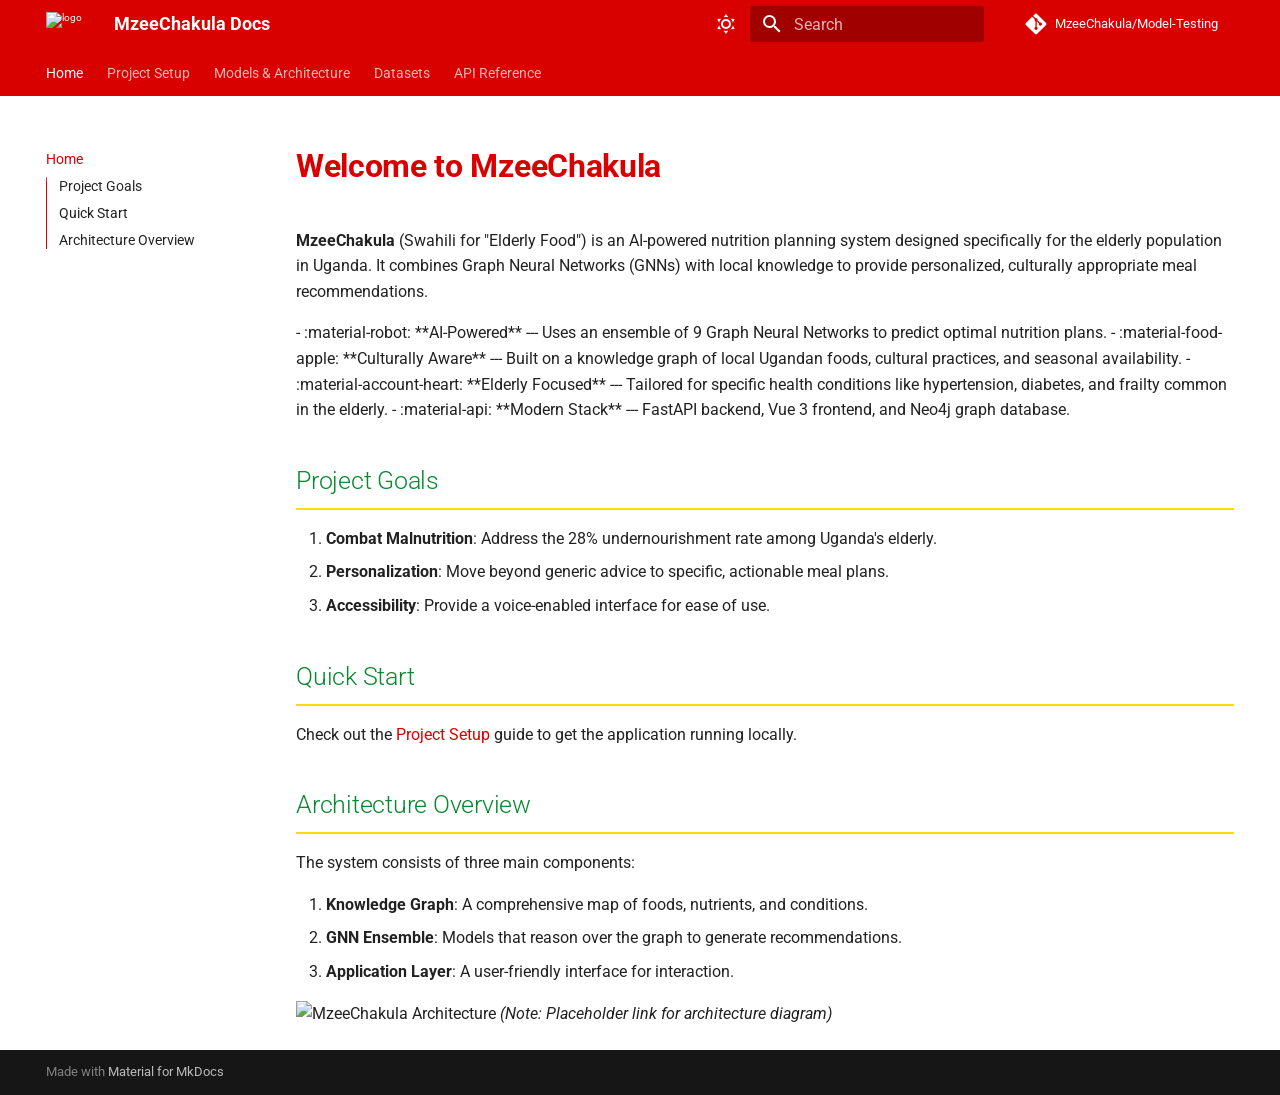
==== index.html @ cf96a045 "Deployed f092186 with MkDocs version: 1.6.1" ====
<!doctype html>
<html lang="en" class="no-js">
  <head>
    
      <meta charset="utf-8">
      <meta name="viewport" content="width=device-width,initial-scale=1">
      
        <meta name="description" content="Documentation for MzeeChakula - AI-powered nutrition planning for the elderly in Uganda.">
      
      
        <meta name="author" content="MzeeChakula Team">
      
      
        <link rel="canonical" href="https://mzeechakula.github.io/documentation/">
      
      
      
        <link rel="next" href="setup/">
      
      
        
      
      
      <link rel="icon" href="assets/favicon.ico">
      <meta name="generator" content="mkdocs-1.6.1, mkdocs-material-9.7.0">
    
    
      
        <title>MzeeChakula Docs</title>
      
    
    
      <link rel="stylesheet" href="assets/stylesheets/main.618322db.min.css">
      
        
        <link rel="stylesheet" href="assets/stylesheets/palette.ab4e12ef.min.css">
      
      


    
    
      
    
    
      
        
        
        <link rel="preconnect" href="https://fonts.gstatic.com" crossorigin>
        <link rel="stylesheet" href="https://fonts.googleapis.com/css?family=Roboto:300,300i,400,400i,700,700i%7CRoboto+Mono:400,400i,700,700i&display=fallback">
        <style>:root{--md-text-font:"Roboto";--md-code-font:"Roboto Mono"}</style>
      
    
    
      <link rel="stylesheet" href="stylesheets/extra.css">
    
    <script>__md_scope=new URL(".",location),__md_hash=e=>[...e].reduce(((e,_)=>(e<<5)-e+_.charCodeAt(0)),0),__md_get=(e,_=localStorage,t=__md_scope)=>JSON.parse(_.getItem(t.pathname+"."+e)),__md_set=(e,_,t=localStorage,a=__md_scope)=>{try{t.setItem(a.pathname+"."+e,JSON.stringify(_))}catch(e){}}</script>
    
      

    
    
  </head>
  
  
    
    
      
    
    
    
    
    <body dir="ltr" data-md-color-scheme="default" data-md-color-primary="custom" data-md-color-accent="custom">
  
    
    <input class="md-toggle" data-md-toggle="drawer" type="checkbox" id="__drawer" autocomplete="off">
    <input class="md-toggle" data-md-toggle="search" type="checkbox" id="__search" autocomplete="off">
    <label class="md-overlay" for="__drawer"></label>
    <div data-md-component="skip">
      
        
        <a href="#welcome-to-mzeechakula" class="md-skip">
          Skip to content
        </a>
      
    </div>
    <div data-md-component="announce">
      
    </div>
    
    
      

<header class="md-header" data-md-component="header">
  <nav class="md-header__inner md-grid" aria-label="Header">
    <a href="." title="MzeeChakula Docs" class="md-header__button md-logo" aria-label="MzeeChakula Docs" data-md-component="logo">
      
  <img src="assets/logo.png" alt="logo">

    </a>
    <label class="md-header__button md-icon" for="__drawer">
      
      <svg xmlns="http://www.w3.org/2000/svg" viewBox="0 0 24 24"><path d="M3 6h18v2H3zm0 5h18v2H3zm0 5h18v2H3z"/></svg>
    </label>
    <div class="md-header__title" data-md-component="header-title">
      <div class="md-header__ellipsis">
        <div class="md-header__topic">
          <span class="md-ellipsis">
            MzeeChakula Docs
          </span>
        </div>
        <div class="md-header__topic" data-md-component="header-topic">
          <span class="md-ellipsis">
            
              Home
            
          </span>
        </div>
      </div>
    </div>
    
      
        <form class="md-header__option" data-md-component="palette">
  
    
    
    
    <input class="md-option" data-md-color-media="(prefers-color-scheme: light)" data-md-color-scheme="default" data-md-color-primary="custom" data-md-color-accent="custom"  aria-label="Switch to dark mode"  type="radio" name="__palette" id="__palette_0">
    
      <label class="md-header__button md-icon" title="Switch to dark mode" for="__palette_1" hidden>
        <svg xmlns="http://www.w3.org/2000/svg" viewBox="0 0 24 24"><path d="M12 7a5 5 0 0 1 5 5 5 5 0 0 1-5 5 5 5 0 0 1-5-5 5 5 0 0 1 5-5m0 2a3 3 0 0 0-3 3 3 3 0 0 0 3 3 3 3 0 0 0 3-3 3 3 0 0 0-3-3m0-7 2.39 3.42C13.65 5.15 12.84 5 12 5s-1.65.15-2.39.42zM3.34 7l4.16-.35A7.2 7.2 0 0 0 5.94 8.5c-.44.74-.69 1.5-.83 2.29zm.02 10 1.76-3.77a7.131 7.131 0 0 0 2.38 4.14zM20.65 7l-1.77 3.79a7.02 7.02 0 0 0-2.38-4.15zm-.01 10-4.14.36c.59-.51 1.12-1.14 1.54-1.86.42-.73.69-1.5.83-2.29zM12 22l-2.41-3.44c.74.27 1.55.44 2.41.44.82 0 1.63-.17 2.37-.44z"/></svg>
      </label>
    
  
    
    
    
    <input class="md-option" data-md-color-media="(prefers-color-scheme: dark)" data-md-color-scheme="slate" data-md-color-primary="custom" data-md-color-accent="custom"  aria-label="Switch to light mode"  type="radio" name="__palette" id="__palette_1">
    
      <label class="md-header__button md-icon" title="Switch to light mode" for="__palette_0" hidden>
        <svg xmlns="http://www.w3.org/2000/svg" viewBox="0 0 24 24"><path d="m17.75 4.09-2.53 1.94.91 3.06-2.63-1.81-2.63 1.81.91-3.06-2.53-1.94L12.44 4l1.06-3 1.06 3zm3.5 6.91-1.64 1.25.59 1.98-1.7-1.17-1.7 1.17.59-1.98L15.75 11l2.06-.05L18.5 9l.69 1.95zm-2.28 4.95c.83-.08 1.72 1.1 1.19 1.85-.32.45-.66.87-1.08 1.27C15.17 23 8.84 23 4.94 19.07c-3.91-3.9-3.91-10.24 0-14.14.4-.4.82-.76 1.27-1.08.75-.53 1.93.36 1.85 1.19-.27 2.86.69 5.83 2.89 8.02a9.96 9.96 0 0 0 8.02 2.89m-1.64 2.02a12.08 12.08 0 0 1-7.8-3.47c-2.17-2.19-3.33-5-3.49-7.82-2.81 3.14-2.7 7.96.31 10.98 3.02 3.01 7.84 3.12 10.98.31"/></svg>
      </label>
    
  
</form>
      
    
    
      <script>var palette=__md_get("__palette");if(palette&&palette.color){if("(prefers-color-scheme)"===palette.color.media){var media=matchMedia("(prefers-color-scheme: light)"),input=document.querySelector(media.matches?"[data-md-color-media='(prefers-color-scheme: light)']":"[data-md-color-media='(prefers-color-scheme: dark)']");palette.color.media=input.getAttribute("data-md-color-media"),palette.color.scheme=input.getAttribute("data-md-color-scheme"),palette.color.primary=input.getAttribute("data-md-color-primary"),palette.color.accent=input.getAttribute("data-md-color-accent")}for(var[key,value]of Object.entries(palette.color))document.body.setAttribute("data-md-color-"+key,value)}</script>
    
    
    
      
      
        <label class="md-header__button md-icon" for="__search">
          
          <svg xmlns="http://www.w3.org/2000/svg" viewBox="0 0 24 24"><path d="M9.5 3A6.5 6.5 0 0 1 16 9.5c0 1.61-.59 3.09-1.56 4.23l.27.27h.79l5 5-1.5 1.5-5-5v-.79l-.27-.27A6.52 6.52 0 0 1 9.5 16 6.5 6.5 0 0 1 3 9.5 6.5 6.5 0 0 1 9.5 3m0 2C7 5 5 7 5 9.5S7 14 9.5 14 14 12 14 9.5 12 5 9.5 5"/></svg>
        </label>
        <div class="md-search" data-md-component="search" role="dialog">
  <label class="md-search__overlay" for="__search"></label>
  <div class="md-search__inner" role="search">
    <form class="md-search__form" name="search">
      <input type="text" class="md-search__input" name="query" aria-label="Search" placeholder="Search" autocapitalize="off" autocorrect="off" autocomplete="off" spellcheck="false" data-md-component="search-query" required>
      <label class="md-search__icon md-icon" for="__search">
        
        <svg xmlns="http://www.w3.org/2000/svg" viewBox="0 0 24 24"><path d="M9.5 3A6.5 6.5 0 0 1 16 9.5c0 1.61-.59 3.09-1.56 4.23l.27.27h.79l5 5-1.5 1.5-5-5v-.79l-.27-.27A6.52 6.52 0 0 1 9.5 16 6.5 6.5 0 0 1 3 9.5 6.5 6.5 0 0 1 9.5 3m0 2C7 5 5 7 5 9.5S7 14 9.5 14 14 12 14 9.5 12 5 9.5 5"/></svg>
        
        <svg xmlns="http://www.w3.org/2000/svg" viewBox="0 0 24 24"><path d="M20 11v2H8l5.5 5.5-1.42 1.42L4.16 12l7.92-7.92L13.5 5.5 8 11z"/></svg>
      </label>
      <nav class="md-search__options" aria-label="Search">
        
        <button type="reset" class="md-search__icon md-icon" title="Clear" aria-label="Clear" tabindex="-1">
          
          <svg xmlns="http://www.w3.org/2000/svg" viewBox="0 0 24 24"><path d="M19 6.41 17.59 5 12 10.59 6.41 5 5 6.41 10.59 12 5 17.59 6.41 19 12 13.41 17.59 19 19 17.59 13.41 12z"/></svg>
        </button>
      </nav>
      
    </form>
    <div class="md-search__output">
      <div class="md-search__scrollwrap" tabindex="0" data-md-scrollfix>
        <div class="md-search-result" data-md-component="search-result">
          <div class="md-search-result__meta">
            Initializing search
          </div>
          <ol class="md-search-result__list" role="presentation"></ol>
        </div>
      </div>
    </div>
  </div>
</div>
      
    
    
      <div class="md-header__source">
        <a href="https://github.com/MzeeChakula/Model-Testing" title="Go to repository" class="md-source" data-md-component="source">
  <div class="md-source__icon md-icon">
    
    <svg xmlns="http://www.w3.org/2000/svg" viewBox="0 0 448 512"><!--! Font Awesome Free 7.1.0 by @fontawesome - https://fontawesome.com License - https://fontawesome.com/license/free (Icons: CC BY 4.0, Fonts: SIL OFL 1.1, Code: MIT License) Copyright 2025 Fonticons, Inc.--><path d="M439.6 236.1 244 40.5c-5.4-5.5-12.8-8.5-20.4-8.5s-15 3-20.4 8.4L162.5 81l51.5 51.5c27.1-9.1 52.7 16.8 43.4 43.7l49.7 49.7c34.2-11.8 61.2 31 35.5 56.7-26.5 26.5-70.2-2.9-56-37.3L240.3 199v121.9c25.3 12.5 22.3 41.8 9.1 55-6.4 6.4-15.2 10.1-24.3 10.1s-17.8-3.6-24.3-10.1c-17.6-17.6-11.1-46.9 11.2-56v-123c-20.8-8.5-24.6-30.7-18.6-45L142.6 101 8.5 235.1C3 240.6 0 247.9 0 255.5s3 15 8.5 20.4l195.6 195.7c5.4 5.4 12.7 8.4 20.4 8.4s15-3 20.4-8.4l194.7-194.7c5.4-5.4 8.4-12.8 8.4-20.4s-3-15-8.4-20.4"/></svg>
  </div>
  <div class="md-source__repository">
    MzeeChakula/Model-Testing
  </div>
</a>
      </div>
    
  </nav>
  
</header>
    
    <div class="md-container" data-md-component="container">
      
      
        
          
            
<nav class="md-tabs" aria-label="Tabs" data-md-component="tabs">
  <div class="md-grid">
    <ul class="md-tabs__list">
      
        
  
  
  
    
  
  
    <li class="md-tabs__item md-tabs__item--active">
      <a href="." class="md-tabs__link">
        
  
  
    
  
  Home

      </a>
    </li>
  

      
        
  
  
  
  
    <li class="md-tabs__item">
      <a href="setup/" class="md-tabs__link">
        
  
  
    
  
  Project Setup

      </a>
    </li>
  

      
        
  
  
  
  
    <li class="md-tabs__item">
      <a href="models/" class="md-tabs__link">
        
  
  
    
  
  Models & Architecture

      </a>
    </li>
  

      
        
  
  
  
  
    <li class="md-tabs__item">
      <a href="datasets/" class="md-tabs__link">
        
  
  
    
  
  Datasets

      </a>
    </li>
  

      
        
  
  
  
  
    
    
      <li class="md-tabs__item">
        <a href="https://mzeechakula-backend.onrender.com/docs" class="md-tabs__link">
          
  
  
  API Reference

        </a>
      </li>
    
  

      
    </ul>
  </div>
</nav>
          
        
      
      <main class="md-main" data-md-component="main">
        <div class="md-main__inner md-grid">
          
            
              
              <div class="md-sidebar md-sidebar--primary" data-md-component="sidebar" data-md-type="navigation" >
                <div class="md-sidebar__scrollwrap">
                  <div class="md-sidebar__inner">
                    


  


  

<nav class="md-nav md-nav--primary md-nav--lifted md-nav--integrated" aria-label="Navigation" data-md-level="0">
  <label class="md-nav__title" for="__drawer">
    <a href="." title="MzeeChakula Docs" class="md-nav__button md-logo" aria-label="MzeeChakula Docs" data-md-component="logo">
      
  <img src="assets/logo.png" alt="logo">

    </a>
    MzeeChakula Docs
  </label>
  
    <div class="md-nav__source">
      <a href="https://github.com/MzeeChakula/Model-Testing" title="Go to repository" class="md-source" data-md-component="source">
  <div class="md-source__icon md-icon">
    
    <svg xmlns="http://www.w3.org/2000/svg" viewBox="0 0 448 512"><!--! Font Awesome Free 7.1.0 by @fontawesome - https://fontawesome.com License - https://fontawesome.com/license/free (Icons: CC BY 4.0, Fonts: SIL OFL 1.1, Code: MIT License) Copyright 2025 Fonticons, Inc.--><path d="M439.6 236.1 244 40.5c-5.4-5.5-12.8-8.5-20.4-8.5s-15 3-20.4 8.4L162.5 81l51.5 51.5c27.1-9.1 52.7 16.8 43.4 43.7l49.7 49.7c34.2-11.8 61.2 31 35.5 56.7-26.5 26.5-70.2-2.9-56-37.3L240.3 199v121.9c25.3 12.5 22.3 41.8 9.1 55-6.4 6.4-15.2 10.1-24.3 10.1s-17.8-3.6-24.3-10.1c-17.6-17.6-11.1-46.9 11.2-56v-123c-20.8-8.5-24.6-30.7-18.6-45L142.6 101 8.5 235.1C3 240.6 0 247.9 0 255.5s3 15 8.5 20.4l195.6 195.7c5.4 5.4 12.7 8.4 20.4 8.4s15-3 20.4-8.4l194.7-194.7c5.4-5.4 8.4-12.8 8.4-20.4s-3-15-8.4-20.4"/></svg>
  </div>
  <div class="md-source__repository">
    MzeeChakula/Model-Testing
  </div>
</a>
    </div>
  
  <ul class="md-nav__list" data-md-scrollfix>
    
      
      
  
  
    
  
  
  
    <li class="md-nav__item md-nav__item--active">
      
      <input class="md-nav__toggle md-toggle" type="checkbox" id="__toc">
      
      
        
      
      
        <label class="md-nav__link md-nav__link--active" for="__toc">
          
  
  
  <span class="md-ellipsis">
    
  
    Home
  

    
  </span>
  
  

          <span class="md-nav__icon md-icon"></span>
        </label>
      
      <a href="." class="md-nav__link md-nav__link--active">
        
  
  
  <span class="md-ellipsis">
    
  
    Home
  

    
  </span>
  
  

      </a>
      
        

<nav class="md-nav md-nav--secondary" aria-label="Table of contents">
  
  
  
    
  
  
    <label class="md-nav__title" for="__toc">
      <span class="md-nav__icon md-icon"></span>
      Table of contents
    </label>
    <ul class="md-nav__list" data-md-component="toc" data-md-scrollfix>
      
        <li class="md-nav__item">
  <a href="#project-goals" class="md-nav__link">
    <span class="md-ellipsis">
      
        Project Goals
      
    </span>
  </a>
  
</li>
      
        <li class="md-nav__item">
  <a href="#quick-start" class="md-nav__link">
    <span class="md-ellipsis">
      
        Quick Start
      
    </span>
  </a>
  
</li>
      
        <li class="md-nav__item">
  <a href="#architecture-overview" class="md-nav__link">
    <span class="md-ellipsis">
      
        Architecture Overview
      
    </span>
  </a>
  
</li>
      
    </ul>
  
</nav>
      
    </li>
  

    
      
      
  
  
  
  
    <li class="md-nav__item">
      <a href="setup/" class="md-nav__link">
        
  
  
  <span class="md-ellipsis">
    
  
    Project Setup
  

    
  </span>
  
  

      </a>
    </li>
  

    
      
      
  
  
  
  
    <li class="md-nav__item">
      <a href="models/" class="md-nav__link">
        
  
  
  <span class="md-ellipsis">
    
  
    Models & Architecture
  

    
  </span>
  
  

      </a>
    </li>
  

    
      
      
  
  
  
  
    <li class="md-nav__item">
      <a href="datasets/" class="md-nav__link">
        
  
  
  <span class="md-ellipsis">
    
  
    Datasets
  

    
  </span>
  
  

      </a>
    </li>
  

    
      
      
  
  
  
  
    
    
    
    
      
      
        
      
    
    
    <li class="md-nav__item md-nav__item--nested">
      
        
        
          
        
        <input class="md-nav__toggle md-toggle md-toggle--indeterminate" type="checkbox" id="__nav_5" >
        
          
          <label class="md-nav__link" for="__nav_5" id="__nav_5_label" tabindex="0">
            
  
  
  <span class="md-ellipsis">
    
  
    API Reference
  

    
  </span>
  
  

            <span class="md-nav__icon md-icon"></span>
          </label>
        
        <nav class="md-nav" data-md-level="1" aria-labelledby="__nav_5_label" aria-expanded="false">
          <label class="md-nav__title" for="__nav_5">
            <span class="md-nav__icon md-icon"></span>
            
  
    API Reference
  

          </label>
          <ul class="md-nav__list" data-md-scrollfix>
            
              
                
  
  
  
  
    <li class="md-nav__item">
      <a href="https://mzeechakula-backend.onrender.com/docs" class="md-nav__link">
        
  
  
  <span class="md-ellipsis">
    
  
    Backend API
  

    
  </span>
  
  

      </a>
    </li>
  

              
            
          </ul>
        </nav>
      
    </li>
  

    
  </ul>
</nav>
                  </div>
                </div>
              </div>
            
            
          
          
            <div class="md-content" data-md-component="content">
              
              <article class="md-content__inner md-typeset">
                
                  


  
  


<h1 id="welcome-to-mzeechakula">Welcome to MzeeChakula</h1>
<p><strong>MzeeChakula</strong> (Swahili for "Elderly Food") is an AI-powered nutrition planning system designed specifically for the elderly population in Uganda. It combines Graph Neural Networks (GNNs) with local knowledge to provide personalized, culturally appropriate meal recommendations.</p>
<div class="grid cards" markdown>

-   :material-robot: **AI-Powered**
    ---
    Uses an ensemble of 9 Graph Neural Networks to predict optimal nutrition plans.

-   :material-food-apple: **Culturally Aware**
    ---
    Built on a knowledge graph of local Ugandan foods, cultural practices, and seasonal availability.

-   :material-account-heart: **Elderly Focused**
    ---
    Tailored for specific health conditions like hypertension, diabetes, and frailty common in the elderly.

-   :material-api: **Modern Stack**
    ---
    FastAPI backend, Vue 3 frontend, and Neo4j graph database.

</div>

<h2 id="project-goals">Project Goals</h2>
<ol>
<li><strong>Combat Malnutrition</strong>: Address the 28% undernourishment rate among Uganda's elderly.</li>
<li><strong>Personalization</strong>: Move beyond generic advice to specific, actionable meal plans.</li>
<li><strong>Accessibility</strong>: Provide a voice-enabled interface for ease of use.</li>
</ol>
<h2 id="quick-start">Quick Start</h2>
<p>Check out the <a href="setup/">Project Setup</a> guide to get the application running locally.</p>
<h2 id="architecture-overview">Architecture Overview</h2>
<p>The system consists of three main components:</p>
<ol>
<li><strong>Knowledge Graph</strong>: A comprehensive map of foods, nutrients, and conditions.</li>
<li><strong>GNN Ensemble</strong>: Models that reason over the graph to generate recommendations.</li>
<li><strong>Application Layer</strong>: A user-friendly interface for interaction.</li>
</ol>
<p><img alt="MzeeChakula Architecture" src="https://raw.githubusercontent.com/MzeeChakula/models/main/assets/architecture_diagram.png" />
<em>(Note: Placeholder link for architecture diagram)</em></p>












                
              </article>
            </div>
          
          
<script>var target=document.getElementById(location.hash.slice(1));target&&target.name&&(target.checked=target.name.startsWith("__tabbed_"))</script>
        </div>
        
      </main>
      
        <footer class="md-footer">
  
  <div class="md-footer-meta md-typeset">
    <div class="md-footer-meta__inner md-grid">
      <div class="md-copyright">
  
  
    Made with
    <a href="https://squidfunk.github.io/mkdocs-material/" target="_blank" rel="noopener">
      Material for MkDocs
    </a>
  
</div>
      
    </div>
  </div>
</footer>
      
    </div>
    <div class="md-dialog" data-md-component="dialog">
      <div class="md-dialog__inner md-typeset"></div>
    </div>
    
    
    
      
      
      <script id="__config" type="application/json">{"annotate": null, "base": ".", "features": ["navigation.tabs", "navigation.sections", "navigation.expand", "toc.integrate", "content.code.copy"], "search": "assets/javascripts/workers/search.7a47a382.min.js", "tags": null, "translations": {"clipboard.copied": "Copied to clipboard", "clipboard.copy": "Copy to clipboard", "search.result.more.one": "1 more on this page", "search.result.more.other": "# more on this page", "search.result.none": "No matching documents", "search.result.one": "1 matching document", "search.result.other": "# matching documents", "search.result.placeholder": "Type to start searching", "search.result.term.missing": "Missing", "select.version": "Select version"}, "version": null}</script>
    
    
      <script src="assets/javascripts/bundle.e71a0d61.min.js"></script>
      
    
  </body>
</html>
---- assets/stylesheets/main.618322db.min.css ----
@charset "UTF-8";html{-webkit-text-size-adjust:none;-moz-text-size-adjust:none;text-size-adjust:none;box-sizing:border-box}*,:after,:before{box-sizing:inherit}@media (prefers-reduced-motion){*,:after,:before{transition:none!important}}body{margin:0}a,button,input,label{-webkit-tap-highlight-color:transparent}a{color:inherit;text-decoration:none}hr{border:0;box-sizing:initial;display:block;height:.05rem;overflow:visible;padding:0}small{font-size:80%}sub,sup{line-height:1em}img{border-style:none}table{border-collapse:initial;border-spacing:0}td,th{font-weight:400;vertical-align:top}button{background:#0000;border:0;font-family:inherit;font-size:inherit;margin:0;padding:0}input{border:0;outline:none}:root{--md-primary-fg-color:#4051b5;--md-primary-fg-color--light:#5d6cc0;--md-primary-fg-color--dark:#303fa1;--md-primary-bg-color:#fff;--md-primary-bg-color--light:#ffffffb3;--md-accent-fg-color:#526cfe;--md-accent-fg-color--transparent:#526cfe1a;--md-accent-bg-color:#fff;--md-accent-bg-color--light:#ffffffb3}[data-md-color-scheme=default]{color-scheme:light}[data-md-color-scheme=default] img[src$="#gh-dark-mode-only"],[data-md-color-scheme=default] img[src$="#only-dark"]{display:none}:root,[data-md-color-scheme=default]{--md-hue:225deg;--md-default-fg-color:#000000de;--md-default-fg-color--light:#0000008a;--md-default-fg-color--lighter:#00000052;--md-default-fg-color--lightest:#00000012;--md-default-bg-color:#fff;--md-default-bg-color--light:#ffffffb3;--md-default-bg-color--lighter:#ffffff4d;--md-default-bg-color--lightest:#ffffff1f;--md-code-fg-color:#36464e;--md-code-bg-color:#f5f5f5;--md-code-bg-color--light:#f5f5f5b3;--md-code-bg-color--lighter:#f5f5f54d;--md-code-hl-color:#4287ff;--md-code-hl-color--light:#4287ff1a;--md-code-hl-number-color:#d52a2a;--md-code-hl-special-color:#db1457;--md-code-hl-function-color:#a846b9;--md-code-hl-constant-color:#6e59d9;--md-code-hl-keyword-color:#3f6ec6;--md-code-hl-string-color:#1c7d4d;--md-code-hl-name-color:var(--md-code-fg-color);--md-code-hl-operator-color:var(--md-default-fg-color--light);--md-code-hl-punctuation-color:var(--md-default-fg-color--light);--md-code-hl-comment-color:var(--md-default-fg-color--light);--md-code-hl-generic-color:var(--md-default-fg-color--light);--md-code-hl-variable-color:var(--md-default-fg-color--light);--md-typeset-color:var(--md-default-fg-color);--md-typeset-a-color:var(--md-primary-fg-color);--md-typeset-del-color:#f5503d26;--md-typeset-ins-color:#0bd57026;--md-typeset-kbd-color:#fafafa;--md-typeset-kbd-accent-color:#fff;--md-typeset-kbd-border-color:#b8b8b8;--md-typeset-mark-color:#ffff0080;--md-typeset-table-color:#0000001f;--md-typeset-table-color--light:rgba(0,0,0,.035);--md-admonition-fg-color:var(--md-default-fg-color);--md-admonition-bg-color:var(--md-default-bg-color);--md-warning-fg-color:#000000de;--md-warning-bg-color:#ff9;--md-footer-fg-color:#fff;--md-footer-fg-color--light:#ffffffb3;--md-footer-fg-color--lighter:#ffffff73;--md-footer-bg-color:#000000de;--md-footer-bg-color--dark:#00000052;--md-shadow-z1:0 0.2rem 0.5rem #0000000d,0 0 0.05rem #0000001a;--md-shadow-z2:0 0.2rem 0.5rem #0000001a,0 0 0.05rem #00000040;--md-shadow-z3:0 0.2rem 0.5rem #0003,0 0 0.05rem #00000059}.md-icon svg{fill:currentcolor;display:block;height:1.2rem;width:1.2rem}body{-webkit-font-smoothing:antialiased;-moz-osx-font-smoothing:grayscale;--md-text-font-family:var(--md-text-font,_),-apple-system,BlinkMacSystemFont,Helvetica,Arial,sans-serif;--md-code-font-family:var(--md-code-font,_),SFMono-Regular,Consolas,Menlo,monospace}aside,body,input{font-feature-settings:"kern","liga";color:var(--md-typeset-color);font-family:var(--md-text-font-family)}code,kbd,pre{font-feature-settings:"kern";font-family:var(--md-code-font-family)}:root{--md-typeset-table-sort-icon:url('data:image/svg+xml;charset=utf-8,<svg xmlns="http://www.w3.org/2000/svg" viewBox="0 0 24 24"><path d="m18 21-4-4h3V7h-3l4-4 4 4h-3v10h3M2 19v-2h10v2M2 13v-2h7v2M2 7V5h4v2z"/></svg>');--md-typeset-table-sort-icon--asc:url('data:image/svg+xml;charset=utf-8,<svg xmlns="http://www.w3.org/2000/svg" viewBox="0 0 24 24"><path d="M19 17h3l-4 4-4-4h3V3h2M2 17h10v2H2M6 5v2H2V5m0 6h7v2H2z"/></svg>');--md-typeset-table-sort-icon--desc:url('data:image/svg+xml;charset=utf-8,<svg xmlns="http://www.w3.org/2000/svg" viewBox="0 0 24 24"><path d="M19 7h3l-4-4-4 4h3v14h2M2 17h10v2H2M6 5v2H2V5m0 6h7v2H2z"/></svg>')}.md-typeset{-webkit-print-color-adjust:exact;color-adjust:exact;font-size:.8rem;line-height:1.6;overflow-wrap:break-word}@media print{.md-typeset{font-size:.68rem}}.md-typeset blockquote,.md-typeset dl,.md-typeset figure,.md-typeset ol,.md-typeset pre,.md-typeset ul{margin-bottom:1em;margin-top:1em}.md-typeset h1{color:var(--md-default-fg-color--light);font-size:2em;line-height:1.3;margin:0 0 1.25em}.md-typeset h1,.md-typeset h2{font-weight:300;letter-spacing:-.01em}.md-typeset h2{font-size:1.5625em;line-height:1.4;margin:1.6em 0 .64em}.md-typeset h3{font-size:1.25em;font-weight:400;letter-spacing:-.01em;line-height:1.5;margin:1.6em 0 .8em}.md-typeset h2+h3{margin-top:.8em}.md-typeset h4{font-weight:700;letter-spacing:-.01em;margin:1em 0}.md-typeset h5,.md-typeset h6{color:var(--md-default-fg-color--light);font-size:.8em;font-weight:700;letter-spacing:-.01em;margin:1.25em 0}.md-typeset h5{text-transform:uppercase}.md-typeset h5 code{text-transform:none}.md-typeset hr{border-bottom:.05rem solid var(--md-default-fg-color--lightest);display:flow-root;margin:1.5em 0}.md-typeset a{color:var(--md-typeset-a-color);word-break:break-word}.md-typeset a,.md-typeset a:before{transition:color 125ms}.md-typeset a:focus,.md-typeset a:hover{color:var(--md-accent-fg-color)}.md-typeset a:focus code,.md-typeset a:hover code{background-color:var(--md-accent-fg-color--transparent);color:var(--md-accent-fg-color)}.md-typeset a code{color:var(--md-typeset-a-color)}.md-typeset a.focus-visible{outline-color:var(--md-accent-fg-color);outline-offset:.2rem}.md-typeset code,.md-typeset kbd,.md-typeset pre{color:var(--md-code-fg-color);direction:ltr;font-variant-ligatures:none;transition:background-color 125ms}@media print{.md-typeset code,.md-typeset kbd,.md-typeset pre{white-space:pre-wrap}}.md-typeset code{background-color:var(--md-code-bg-color);border-radius:.1rem;-webkit-box-decoration-break:clone;box-decoration-break:clone;font-size:.85em;padding:0 .2941176471em;transition:color 125ms,background-color 125ms;word-break:break-word}.md-typeset code:not(.focus-visible){-webkit-tap-highlight-color:transparent;outline:none}.md-typeset pre{display:flow-root;line-height:1.4;position:relative}.md-typeset pre>code{-webkit-box-decoration-break:slice;box-decoration-break:slice;box-shadow:none;display:block;margin:0;outline-color:var(--md-accent-fg-color);overflow:auto;padding:.7720588235em 1.1764705882em;scrollbar-color:var(--md-default-fg-color--lighter) #0000;scrollbar-width:thin;touch-action:auto;word-break:normal}.md-typeset pre>code:hover{scrollbar-color:var(--md-accent-fg-color) #0000}.md-typeset pre>code::-webkit-scrollbar{height:.2rem;width:.2rem}.md-typeset pre>code::-webkit-scrollbar-thumb{background-color:var(--md-default-fg-color--lighter)}.md-typeset pre>code::-webkit-scrollbar-thumb:hover{background-color:var(--md-accent-fg-color)}.md-typeset kbd{background-color:var(--md-typeset-kbd-color);border-radius:.1rem;box-shadow:0 .1rem 0 .05rem var(--md-typeset-kbd-border-color),0 .1rem 0 var(--md-typeset-kbd-border-color),0 -.1rem .2rem var(--md-typeset-kbd-accent-color) inset;color:var(--md-default-fg-color);display:inline-block;font-size:.75em;padding:0 .6666666667em;vertical-align:text-top;word-break:break-word}.md-typeset mark{background-color:var(--md-typeset-mark-color);-webkit-box-decoration-break:clone;box-decoration-break:clone;color:inherit;word-break:break-word}.md-typeset abbr{cursor:help;text-decoration:none}.md-typeset [data-preview],.md-typeset abbr{border-bottom:.05rem dotted var(--md-default-fg-color--light)}.md-typeset small{opacity:.75}[dir=ltr] .md-typeset sub,[dir=ltr] .md-typeset sup{margin-left:.078125em}[dir=rtl] .md-typeset sub,[dir=rtl] .md-typeset sup{margin-right:.078125em}[dir=ltr] .md-typeset blockquote{padding-left:.6rem}[dir=rtl] .md-typeset blockquote{padding-right:.6rem}[dir=ltr] .md-typeset blockquote{border-left:.2rem solid var(--md-default-fg-color--lighter)}[dir=rtl] .md-typeset blockquote{border-right:.2rem solid var(--md-default-fg-color--lighter)}.md-typeset blockquote{color:var(--md-default-fg-color--light);margin-left:0;margin-right:0}.md-typeset ul{list-style-type:disc}.md-typeset ul[type]{list-style-type:revert-layer}[dir=ltr] .md-typeset ol,[dir=ltr] .md-typeset ul{margin-left:.625em}[dir=rtl] .md-typeset ol,[dir=rtl] .md-typeset ul{margin-right:.625em}.md-typeset ol,.md-typeset ul{padding:0}.md-typeset ol:not([hidden]),.md-typeset ul:not([hidden]){display:flow-root}.md-typeset ol ol,.md-typeset ul ol{list-style-type:lower-alpha}.md-typeset ol ol ol,.md-typeset ul ol ol{list-style-type:lower-roman}.md-typeset ol ol ol ol,.md-typeset ul ol ol ol{list-style-type:upper-alpha}.md-typeset ol ol ol ol ol,.md-typeset ul ol ol ol ol{list-style-type:upper-roman}.md-typeset ol[type],.md-typeset ul[type]{list-style-type:revert-layer}[dir=ltr] .md-typeset ol li,[dir=ltr] .md-typeset ul li{margin-left:1.25em}[dir=rtl] .md-typeset ol li,[dir=rtl] .md-typeset ul li{margin-right:1.25em}.md-typeset ol li,.md-typeset ul li{margin-bottom:.5em}.md-typeset ol li blockquote,.md-typeset ol li p,.md-typeset ul li blockquote,.md-typeset ul li p{margin:.5em 0}.md-typeset ol li:last-child,.md-typeset ul li:last-child{margin-bottom:0}[dir=ltr] .md-typeset ol li ol,[dir=ltr] .md-typeset ol li ul,[dir=ltr] .md-typeset ul li ol,[dir=ltr] .md-typeset ul li ul{margin-left:.625em}[dir=rtl] .md-typeset ol li ol,[dir=rtl] .md-typeset ol li ul,[dir=rtl] .md-typeset ul li ol,[dir=rtl] .md-typeset ul li ul{margin-right:.625em}.md-typeset ol li ol,.md-typeset ol li ul,.md-typeset ul li ol,.md-typeset ul li ul{margin-bottom:.5em;margin-top:.5em}[dir=ltr] .md-typeset dd{margin-left:1.875em}[dir=rtl] .md-typeset dd{margin-right:1.875em}.md-typeset dd{margin-bottom:1.5em;margin-top:1em}.md-typeset img,.md-typeset svg,.md-typeset video{height:auto;max-width:100%}.md-typeset img[align=left]{margin:1em 1em 1em 0}.md-typeset img[align=right]{margin:1em 0 1em 1em}.md-typeset img[align]:only-child{margin-top:0}.md-typeset figure{display:flow-root;margin:1em auto;max-width:100%;text-align:center;width:fit-content}.md-typeset figure img{display:block;margin:0 auto}.md-typeset figcaption{font-style:italic;margin:1em auto;max-width:24rem}.md-typeset iframe{max-width:100%}.md-typeset table:not([class]){background-color:var(--md-default-bg-color);border:.05rem solid var(--md-typeset-table-color);border-radius:.1rem;display:inline-block;font-size:.64rem;max-width:100%;overflow:auto;touch-action:auto}@media print{.md-typeset table:not([class]){display:table}}.md-typeset table:not([class])+*{margin-top:1.5em}.md-typeset table:not([class]) td>:first-child,.md-typeset table:not([class]) th>:first-child{margin-top:0}.md-typeset table:not([class]) td>:last-child,.md-typeset table:not([class]) th>:last-child{margin-bottom:0}.md-typeset table:not([class]) td:not([align]),.md-typeset table:not([class]) th:not([align]){text-align:left}[dir=rtl] .md-typeset table:not([class]) td:not([align]),[dir=rtl] .md-typeset table:not([class]) th:not([align]){text-align:right}.md-typeset table:not([class]) th{font-weight:700;min-width:5rem;padding:.9375em 1.25em;vertical-align:top}.md-typeset table:not([class]) td{border-top:.05rem solid var(--md-typeset-table-color);padding:.9375em 1.25em;vertical-align:top}.md-typeset table:not([class]) tbody tr{transition:background-color 125ms}.md-typeset table:not([class]) tbody tr:hover{background-color:var(--md-typeset-table-color--light);box-shadow:0 .05rem 0 var(--md-default-bg-color) inset}.md-typeset table:not([class]) a{word-break:normal}.md-typeset table th[role=columnheader]{cursor:pointer}[dir=ltr] .md-typeset table th[role=columnheader]:after{margin-left:.5em}[dir=rtl] .md-typeset table th[role=columnheader]:after{margin-right:.5em}.md-typeset table th[role=columnheader]:after{content:"";display:inline-block;height:1.2em;-webkit-mask-image:var(--md-typeset-table-sort-icon);mask-image:var(--md-typeset-table-sort-icon);-webkit-mask-repeat:no-repeat;mask-repeat:no-repeat;-webkit-mask-size:contain;mask-size:contain;transition:background-color 125ms;vertical-align:text-bottom;width:1.2em}.md-typeset table th[role=columnheader]:hover:after{background-color:var(--md-default-fg-color--lighter)}.md-typeset table th[role=columnheader][aria-sort=ascending]:after{background-color:var(--md-default-fg-color--light);-webkit-mask-image:var(--md-typeset-table-sort-icon--asc);mask-image:var(--md-typeset-table-sort-icon--asc)}.md-typeset table th[role=columnheader][aria-sort=descending]:after{background-color:var(--md-default-fg-color--light);-webkit-mask-image:var(--md-typeset-table-sort-icon--desc);mask-image:var(--md-typeset-table-sort-icon--desc)}.md-typeset__scrollwrap{margin:1em -.8rem;overflow-x:auto;touch-action:auto}.md-typeset__table{display:inline-block;margin-bottom:.5em;padding:0 .8rem}@media print{.md-typeset__table{display:block}}html .md-typeset__table table{display:table;margin:0;overflow:hidden;width:100%}@media screen and (max-width:44.984375em){.md-content__inner>pre{margin:1em -.8rem}.md-content__inner>pre code{border-radius:0}}.md-typeset .md-author{border-radius:100%;display:block;flex-shrink:0;height:1.6rem;overflow:hidden;position:relative;transition:color 125ms,transform 125ms;width:1.6rem}.md-typeset .md-author img{display:block}.md-typeset .md-author--more{background:var(--md-default-fg-color--lightest);color:var(--md-default-fg-color--lighter);font-size:.6rem;font-weight:700;line-height:1.6rem;text-align:center}.md-typeset .md-author--long{height:2.4rem;width:2.4rem}.md-typeset a.md-author{transform:scale(1)}.md-typeset a.md-author img{border-radius:100%;filter:grayscale(100%) opacity(75%);transition:filter 125ms}.md-typeset a.md-author:focus,.md-typeset a.md-author:hover{transform:scale(1.1);z-index:1}.md-typeset a.md-author:focus img,.md-typeset a.md-author:hover img{filter:grayscale(0)}.md-banner{background-color:var(--md-footer-bg-color);color:var(--md-footer-fg-color);overflow:auto}@media print{.md-banner{display:none}}.md-banner--warning{background-color:var(--md-warning-bg-color);color:var(--md-warning-fg-color)}.md-banner__inner{font-size:.7rem;margin:.6rem auto;padding:0 .8rem}[dir=ltr] .md-banner__button{float:right}[dir=rtl] .md-banner__button{float:left}.md-banner__button{color:inherit;cursor:pointer;transition:opacity .25s}.no-js .md-banner__button{display:none}.md-banner__button:hover{opacity:.7}html{font-size:125%;height:100%;overflow-x:hidden}@media screen and (min-width:100em){html{font-size:137.5%}}@media screen and (min-width:125em){html{font-size:150%}}body{background-color:var(--md-default-bg-color);display:flex;flex-direction:column;font-size:.5rem;min-height:100%;position:relative;width:100%}@media print{body{display:block}}@media screen and (max-width:59.984375em){body[data-md-scrolllock]{position:fixed}}.md-grid{margin-left:auto;margin-right:auto;max-width:61rem}.md-container{display:flex;flex-direction:column;flex-grow:1}@media print{.md-container{display:block}}.md-main{flex-grow:1}.md-main__inner{display:flex;height:100%;margin-top:1.5rem}.md-ellipsis{overflow:hidden;text-overflow:ellipsis}.md-toggle{display:none}.md-option{height:0;opacity:0;position:absolute;width:0}.md-option:checked+label:not([hidden]){display:block}.md-option.focus-visible+label{outline-color:var(--md-accent-fg-color);outline-style:auto}.md-skip{background-color:var(--md-default-fg-color);border-radius:.1rem;color:var(--md-default-bg-color);font-size:.64rem;margin:.5rem;opacity:0;outline-color:var(--md-accent-fg-color);padding:.3rem .5rem;position:fixed;transform:translateY(.4rem);z-index:-1}.md-skip:focus{opacity:1;transform:translateY(0);transition:transform .25s cubic-bezier(.4,0,.2,1),opacity 175ms 75ms;z-index:10}@page{margin:25mm}:root{--md-clipboard-icon:url('data:image/svg+xml;charset=utf-8,<svg xmlns="http://www.w3.org/2000/svg" viewBox="0 0 24 24"><path d="M19 21H8V7h11m0-2H8a2 2 0 0 0-2 2v14a2 2 0 0 0 2 2h11a2 2 0 0 0 2-2V7a2 2 0 0 0-2-2m-3-4H4a2 2 0 0 0-2 2v14h2V3h12z"/></svg>')}.md-clipboard{border-radius:.1rem;color:var(--md-default-fg-color--lightest);cursor:pointer;height:1.5em;outline-color:var(--md-accent-fg-color);outline-offset:.1rem;transition:color .25s;width:1.5em;z-index:1}@media print{.md-clipboard{display:none}}.md-clipboard:not(.focus-visible){-webkit-tap-highlight-color:transparent;outline:none}:hover>.md-clipboard{color:var(--md-default-fg-color--light)}.md-clipboard:focus,.md-clipboard:hover{color:var(--md-accent-fg-color)}.md-clipboard:after{background-color:currentcolor;content:"";display:block;height:1.125em;margin:0 auto;-webkit-mask-image:var(--md-clipboard-icon);mask-image:var(--md-clipboard-icon);-webkit-mask-position:center;mask-position:center;-webkit-mask-repeat:no-repeat;mask-repeat:no-repeat;-webkit-mask-size:contain;mask-size:contain;width:1.125em}.md-clipboard--inline{cursor:pointer}.md-clipboard--inline code{transition:color .25s,background-color .25s}.md-clipboard--inline:focus code,.md-clipboard--inline:hover code{background-color:var(--md-accent-fg-color--transparent);color:var(--md-accent-fg-color)}:root{--md-code-select-icon:url('data:image/svg+xml;charset=utf-8,<svg xmlns="http://www.w3.org/2000/svg" viewBox="0 0 24 24"><path d="M19 19h-4v2h4c1.1 0 2-.9 2-2v-4h-2m0-12h-4v2h4v4h2V5c0-1.1-.9-2-2-2M5 5h4V3H5c-1.1 0-2 .9-2 2v4h2m0 6H3v4c0 1.1.9 2 2 2h4v-2H5zm2-4h2v2H7zm4 0h2v2h-2zm4 0h2v2h-2zM7 7h2v2H7zm4 0h2v2h-2zm4 0h2v2h-2zm-8 8h2v2H7zm4 0h2v2h-2zm4 0h2v2h-2z"/></svg>');--md-code-copy-icon:url('data:image/svg+xml;charset=utf-8,<svg xmlns="http://www.w3.org/2000/svg" viewBox="0 0 24 24"><path d="M19 21H8V7h11m0-2H8a2 2 0 0 0-2 2v14a2 2 0 0 0 2 2h11a2 2 0 0 0 2-2V7a2 2 0 0 0-2-2m-3-4H4a2 2 0 0 0-2 2v14h2V3h12z"/></svg>')}.md-typeset .md-code__content{display:grid}.md-code__nav{background-color:var(--md-code-bg-color--lighter);border-radius:.1rem;display:flex;gap:.2rem;padding:.2rem;position:absolute;right:.25em;top:.25em;transition:background-color .25s;z-index:1}:hover>.md-code__nav{background-color:var(--md-code-bg-color--light)}.md-code__button{color:var(--md-default-fg-color--lightest);cursor:pointer;display:block;height:1.5em;outline-color:var(--md-accent-fg-color);outline-offset:.1rem;transition:color .25s;width:1.5em}:hover>*>.md-code__button{color:var(--md-default-fg-color--light)}.md-code__button.focus-visible,.md-code__button:hover{color:var(--md-accent-fg-color)}.md-code__button--active{color:var(--md-default-fg-color)!important}.md-code__button:after{background-color:currentcolor;content:"";display:block;height:1.125em;margin:0 auto;-webkit-mask-position:center;mask-position:center;-webkit-mask-repeat:no-repeat;mask-repeat:no-repeat;-webkit-mask-size:contain;mask-size:contain;width:1.125em}.md-code__button[data-md-type=select]:after{-webkit-mask-image:var(--md-code-select-icon);mask-image:var(--md-code-select-icon)}.md-code__button[data-md-type=copy]:after{-webkit-mask-image:var(--md-code-copy-icon);mask-image:var(--md-code-copy-icon)}@keyframes consent{0%{opacity:0;transform:translateY(100%)}to{opacity:1;transform:translateY(0)}}@keyframes overlay{0%{opacity:0}to{opacity:1}}.md-consent__overlay{animation:overlay .25s both;-webkit-backdrop-filter:blur(.1rem);backdrop-filter:blur(.1rem);background-color:#0000008a;height:100%;opacity:1;position:fixed;top:0;width:100%;z-index:5}.md-consent__inner{animation:consent .5s cubic-bezier(.1,.7,.1,1) both;background-color:var(--md-default-bg-color);border:0;border-radius:.1rem;bottom:0;box-shadow:0 0 .2rem #0000001a,0 .2rem .4rem #0003;max-height:100%;overflow:auto;padding:0;position:fixed;width:100%;z-index:5}.md-consent__form{padding:.8rem}.md-consent__settings{display:none;margin:1em 0}input:checked+.md-consent__settings{display:block}.md-consent__controls{margin-bottom:.8rem}.md-typeset .md-consent__controls .md-button{display:inline}@media screen and (max-width:44.984375em){.md-typeset .md-consent__controls .md-button{display:block;margin-top:.4rem;text-align:center;width:100%}}.md-consent label{cursor:pointer}.md-content{flex-grow:1;min-width:0}.md-content__inner{margin:0 .8rem 1.2rem;padding-top:.6rem}@media screen and (min-width:76.25em){[dir=ltr] .md-sidebar--primary:not([hidden])~.md-content>.md-content__inner{margin-left:1.2rem}[dir=ltr] .md-sidebar--secondary:not([hidden])~.md-content>.md-content__inner,[dir=rtl] .md-sidebar--primary:not([hidden])~.md-content>.md-content__inner{margin-right:1.2rem}[dir=rtl] .md-sidebar--secondary:not([hidden])~.md-content>.md-content__inner{margin-left:1.2rem}}.md-content__inner:before{content:"";display:block;height:.4rem}.md-content__inner>:last-child{margin-bottom:0}[dir=ltr] .md-content__button{float:right}[dir=rtl] .md-content__button{float:left}[dir=ltr] .md-content__button{margin-left:.4rem}[dir=rtl] .md-content__button{margin-right:.4rem}.md-content__button{margin:.4rem 0;padding:0}@media print{.md-content__button{display:none}}.md-typeset .md-content__button{color:var(--md-default-fg-color--lighter)}.md-content__button svg{display:inline;vertical-align:top}[dir=rtl] .md-content__button svg{transform:scaleX(-1)}[dir=ltr] .md-dialog{right:.8rem}[dir=rtl] .md-dialog{left:.8rem}.md-dialog{background-color:var(--md-default-fg-color);border-radius:.1rem;bottom:.8rem;box-shadow:var(--md-shadow-z3);min-width:11.1rem;opacity:0;padding:.4rem .6rem;pointer-events:none;position:fixed;transform:translateY(100%);transition:transform 0ms .4s,opacity .4s;z-index:4}@media print{.md-dialog{display:none}}.md-dialog--active{opacity:1;pointer-events:auto;transform:translateY(0);transition:transform .4s cubic-bezier(.075,.85,.175,1),opacity .4s}.md-dialog__inner{color:var(--md-default-bg-color);font-size:.7rem}.md-feedback{margin:2em 0 1em;text-align:center}.md-feedback fieldset{border:none;margin:0;padding:0}.md-feedback__title{font-weight:700;margin:1em auto}.md-feedback__inner{position:relative}.md-feedback__list{display:flex;flex-wrap:wrap;place-content:baseline center;position:relative}.md-feedback__list:hover .md-icon:not(:disabled){color:var(--md-default-fg-color--lighter)}:disabled .md-feedback__list{min-height:1.8rem}.md-feedback__icon{color:var(--md-default-fg-color--light);cursor:pointer;flex-shrink:0;margin:0 .1rem;transition:color 125ms}.md-feedback__icon:not(:disabled).md-icon:hover{color:var(--md-accent-fg-color)}.md-feedback__icon:disabled{color:var(--md-default-fg-color--lightest);pointer-events:none}.md-feedback__note{opacity:0;position:relative;transform:translateY(.4rem);transition:transform .4s cubic-bezier(.1,.7,.1,1),opacity .15s}.md-feedback__note>*{margin:0 auto;max-width:16rem}:disabled .md-feedback__note{opacity:1;transform:translateY(0)}@media print{.md-feedback{display:none}}.md-footer{background-color:var(--md-footer-bg-color);color:var(--md-footer-fg-color)}@media print{.md-footer{display:none}}.md-footer__inner{justify-content:space-between;overflow:auto;padding:.2rem}.md-footer__inner:not([hidden]){display:flex}.md-footer__link{align-items:end;display:flex;flex-grow:0.01;margin-bottom:.4rem;margin-top:1rem;max-width:100%;outline-color:var(--md-accent-fg-color);overflow:hidden;transition:opacity .25s}.md-footer__link:focus,.md-footer__link:hover{opacity:.7}[dir=rtl] .md-footer__link svg{transform:scaleX(-1)}@media screen and (max-width:44.984375em){.md-footer__link--prev{flex-shrink:0}.md-footer__link--prev .md-footer__title{display:none}}[dir=ltr] .md-footer__link--next{margin-left:auto}[dir=rtl] .md-footer__link--next{margin-right:auto}.md-footer__link--next{text-align:right}[dir=rtl] .md-footer__link--next{text-align:left}.md-footer__title{flex-grow:1;font-size:.9rem;margin-bottom:.7rem;max-width:calc(100% - 2.4rem);padding:0 1rem;white-space:nowrap}.md-footer__button{margin:.2rem;padding:.4rem}.md-footer__direction{font-size:.64rem;opacity:.7}.md-footer-meta{background-color:var(--md-footer-bg-color--dark)}.md-footer-meta__inner{display:flex;flex-wrap:wrap;justify-content:space-between;padding:.2rem}html .md-footer-meta.md-typeset a{color:var(--md-footer-fg-color--light)}html .md-footer-meta.md-typeset a:focus,html .md-footer-meta.md-typeset a:hover{color:var(--md-footer-fg-color)}.md-copyright{color:var(--md-footer-fg-color--lighter);font-size:.64rem;margin:auto .6rem;padding:.4rem 0;width:100%}@media screen and (min-width:45em){.md-copyright{width:auto}}.md-copyright__highlight{color:var(--md-footer-fg-color--light)}.md-social{display:inline-flex;gap:.2rem;margin:0 .4rem;padding:.2rem 0 .6rem}@media screen and (min-width:45em){.md-social{padding:.6rem 0}}.md-social__link{display:inline-block;height:1.6rem;text-align:center;width:1.6rem}.md-social__link:before{line-height:1.9}.md-social__link svg{fill:currentcolor;max-height:.8rem;vertical-align:-25%}.md-typeset .md-button{border:.1rem solid;border-radius:.1rem;color:var(--md-primary-fg-color);cursor:pointer;display:inline-block;font-weight:700;padding:.625em 2em;transition:color 125ms,background-color 125ms,border-color 125ms}.md-typeset .md-button--primary{background-color:var(--md-primary-fg-color);border-color:var(--md-primary-fg-color);color:var(--md-primary-bg-color)}.md-typeset .md-button:focus,.md-typeset .md-button:hover{background-color:var(--md-accent-fg-color);border-color:var(--md-accent-fg-color);color:var(--md-accent-bg-color)}[dir=ltr] .md-typeset .md-input{border-top-left-radius:.1rem}[dir=ltr] .md-typeset .md-input,[dir=rtl] .md-typeset .md-input{border-top-right-radius:.1rem}[dir=rtl] .md-typeset .md-input{border-top-left-radius:.1rem}.md-typeset .md-input{border-bottom:.1rem solid var(--md-default-fg-color--lighter);box-shadow:var(--md-shadow-z1);font-size:.8rem;height:1.8rem;padding:0 .6rem;transition:border .25s,box-shadow .25s}.md-typeset .md-input:focus,.md-typeset .md-input:hover{border-bottom-color:var(--md-accent-fg-color);box-shadow:var(--md-shadow-z2)}.md-typeset .md-input--stretch{width:100%}.md-header{background-color:var(--md-primary-fg-color);box-shadow:0 0 .2rem #0000,0 .2rem .4rem #0000;color:var(--md-primary-bg-color);display:block;left:0;position:sticky;right:0;top:0;z-index:4}@media print{.md-header{display:none}}.md-header[hidden]{transform:translateY(-100%);transition:transform .25s cubic-bezier(.8,0,.6,1),box-shadow .25s}.md-header--shadow{box-shadow:0 0 .2rem #0000001a,0 .2rem .4rem #0003;transition:transform .25s cubic-bezier(.1,.7,.1,1),box-shadow .25s}.md-header__inner{align-items:center;display:flex;padding:0 .2rem}.md-header__button{color:currentcolor;cursor:pointer;margin:.2rem;outline-color:var(--md-accent-fg-color);padding:.4rem;position:relative;transition:opacity .25s;vertical-align:middle;z-index:1}.md-header__button:hover{opacity:.7}.md-header__button:not([hidden]){display:inline-block}.md-header__button:not(.focus-visible){-webkit-tap-highlight-color:transparent;outline:none}.md-header__button.md-logo{margin:.2rem;padding:.4rem}@media screen and (max-width:76.234375em){.md-header__button.md-logo{display:none}}.md-header__button.md-logo img,.md-header__button.md-logo svg{fill:currentcolor;display:block;height:1.2rem;width:auto}@media screen and (min-width:60em){.md-header__button[for=__search]{display:none}}.no-js .md-header__button[for=__search]{display:none}[dir=rtl] .md-header__button[for=__search] svg{transform:scaleX(-1)}@media screen and (min-width:76.25em){.md-header__button[for=__drawer]{display:none}}.md-header__topic{display:flex;max-width:100%;position:absolute;transition:transform .4s cubic-bezier(.1,.7,.1,1),opacity .15s;white-space:nowrap}.md-header__topic+.md-header__topic{opacity:0;pointer-events:none;transform:translateX(1.25rem);transition:transform .4s cubic-bezier(1,.7,.1,.1),opacity .15s;z-index:-1}[dir=rtl] .md-header__topic+.md-header__topic{transform:translateX(-1.25rem)}.md-header__topic:first-child{font-weight:700}[dir=ltr] .md-header__title{margin-left:1rem;margin-right:.4rem}[dir=rtl] .md-header__title{margin-left:.4rem;margin-right:1rem}.md-header__title{flex-grow:1;font-size:.9rem;height:2.4rem;line-height:2.4rem}.md-header__title--active .md-header__topic{opacity:0;pointer-events:none;transform:translateX(-1.25rem);transition:transform .4s cubic-bezier(1,.7,.1,.1),opacity .15s;z-index:-1}[dir=rtl] .md-header__title--active .md-header__topic{transform:translateX(1.25rem)}.md-header__title--active .md-header__topic+.md-header__topic{opacity:1;pointer-events:auto;transform:translateX(0);transition:transform .4s cubic-bezier(.1,.7,.1,1),opacity .15s;z-index:0}.md-header__title>.md-header__ellipsis{height:100%;position:relative;width:100%}.md-header__option{display:flex;flex-shrink:0;max-width:100%;transition:max-width 0ms .25s,opacity .25s .25s;white-space:nowrap}[data-md-toggle=search]:checked~.md-header .md-header__option{max-width:0;opacity:0;transition:max-width 0ms,opacity 0ms}.md-header__option>input{bottom:0}.md-header__source{display:none}@media screen and (min-width:60em){[dir=ltr] .md-header__source{margin-left:1rem}[dir=rtl] .md-header__source{margin-right:1rem}.md-header__source{display:block;max-width:11.7rem;width:11.7rem}}@media screen and (min-width:76.25em){[dir=ltr] .md-header__source{margin-left:1.4rem}[dir=rtl] .md-header__source{margin-right:1.4rem}}.md-meta{color:var(--md-default-fg-color--light);font-size:.7rem;line-height:1.3}.md-meta__list{display:inline-flex;flex-wrap:wrap;list-style:none;margin:0;padding:0}.md-meta__item:not(:last-child):after{content:"·";margin-left:.2rem;margin-right:.2rem}.md-meta__link{color:var(--md-typeset-a-color)}.md-meta__link:focus,.md-meta__link:hover{color:var(--md-accent-fg-color)}.md-draft{background-color:#ff1744;border-radius:.125em;color:#fff;display:inline-block;font-weight:700;padding-left:.5714285714em;padding-right:.5714285714em}:root{--md-nav-icon--prev:url('data:image/svg+xml;charset=utf-8,<svg xmlns="http://www.w3.org/2000/svg" viewBox="0 0 24 24"><path d="M20 11v2H8l5.5 5.5-1.42 1.42L4.16 12l7.92-7.92L13.5 5.5 8 11z"/></svg>');--md-nav-icon--next:url('data:image/svg+xml;charset=utf-8,<svg xmlns="http://www.w3.org/2000/svg" viewBox="0 0 24 24"><path d="M8.59 16.58 13.17 12 8.59 7.41 10 6l6 6-6 6z"/></svg>');--md-toc-icon:url('data:image/svg+xml;charset=utf-8,<svg xmlns="http://www.w3.org/2000/svg" viewBox="0 0 24 24"><path d="M3 9h14V7H3zm0 4h14v-2H3zm0 4h14v-2H3zm16 0h2v-2h-2zm0-10v2h2V7zm0 6h2v-2h-2z"/></svg>')}.md-nav{font-size:.7rem;line-height:1.3}.md-nav__title{color:var(--md-default-fg-color--light);display:block;font-weight:700;overflow:hidden;padding:0 .6rem;text-overflow:ellipsis}.md-nav__title .md-nav__button{display:none}.md-nav__title .md-nav__button img{height:100%;width:auto}.md-nav__title .md-nav__button.md-logo img,.md-nav__title .md-nav__button.md-logo svg{fill:currentcolor;display:block;height:2.4rem;max-width:100%;object-fit:contain;width:auto}.md-nav__list{list-style:none;margin:0;padding:0}.md-nav__link{align-items:flex-start;display:flex;gap:.4rem;margin-top:.625em;scroll-snap-align:start;transition:color 125ms}.md-nav__link--passed,.md-nav__link--passed code{color:var(--md-default-fg-color--light)}.md-nav__item .md-nav__link--active,.md-nav__item .md-nav__link--active code{color:var(--md-typeset-a-color)}.md-nav__link .md-ellipsis{position:relative}.md-nav__link .md-ellipsis code{word-break:normal}[dir=ltr] .md-nav__link .md-icon:last-child{margin-left:auto}[dir=rtl] .md-nav__link .md-icon:last-child{margin-right:auto}.md-nav__link .md-typeset{font-size:.7rem;line-height:1.3}.md-nav__link svg{fill:currentcolor;flex-shrink:0;height:1.3em;position:relative}.md-nav__link[for]:focus,.md-nav__link[for]:hover,.md-nav__link[href]:focus,.md-nav__link[href]:hover{color:var(--md-accent-fg-color);cursor:pointer}.md-nav__link[for]:focus code,.md-nav__link[for]:hover code,.md-nav__link[href]:focus code,.md-nav__link[href]:hover code{background-color:var(--md-accent-fg-color--transparent);color:var(--md-accent-fg-color)}.md-nav__link.focus-visible{outline-color:var(--md-accent-fg-color);outline-offset:.2rem}.md-nav--primary .md-nav__link[for=__toc]{display:none}.md-nav--primary .md-nav__link[for=__toc] .md-icon:after{background-color:currentcolor;display:block;height:100%;-webkit-mask-image:var(--md-toc-icon);mask-image:var(--md-toc-icon);width:100%}.md-nav--primary .md-nav__link[for=__toc]~.md-nav{display:none}.md-nav__container>.md-nav__link{margin-top:0}.md-nav__container>.md-nav__link:first-child{flex-grow:1;min-width:0}.md-nav__icon{flex-shrink:0}.md-nav__source{display:none}@media screen and (max-width:76.234375em){.md-nav--primary,.md-nav--primary .md-nav{background-color:var(--md-default-bg-color);display:flex;flex-direction:column;height:100%;left:0;position:absolute;right:0;top:0;z-index:1}.md-nav--primary .md-nav__item,.md-nav--primary .md-nav__title{font-size:.8rem;line-height:1.5}.md-nav--primary .md-nav__title{background-color:var(--md-default-fg-color--lightest);color:var(--md-default-fg-color--light);cursor:pointer;height:5.6rem;line-height:2.4rem;padding:3rem .8rem .2rem;position:relative;white-space:nowrap}[dir=ltr] .md-nav--primary .md-nav__title .md-nav__icon{left:.4rem}[dir=rtl] .md-nav--primary .md-nav__title .md-nav__icon{right:.4rem}.md-nav--primary .md-nav__title .md-nav__icon{display:block;height:1.2rem;margin:.2rem;position:absolute;top:.4rem;width:1.2rem}.md-nav--primary .md-nav__title .md-nav__icon:after{background-color:currentcolor;content:"";display:block;height:100%;-webkit-mask-image:var(--md-nav-icon--prev);mask-image:var(--md-nav-icon--prev);-webkit-mask-position:center;mask-position:center;-webkit-mask-repeat:no-repeat;mask-repeat:no-repeat;-webkit-mask-size:contain;mask-size:contain;width:100%}.md-nav--primary .md-nav__title~.md-nav__list{background-color:var(--md-default-bg-color);box-shadow:0 .05rem 0 var(--md-default-fg-color--lightest) inset;overflow-y:auto;scroll-snap-type:y mandatory;touch-action:pan-y}.md-nav--primary .md-nav__title~.md-nav__list>:first-child{border-top:0}.md-nav--primary .md-nav__title[for=__drawer]{background-color:var(--md-primary-fg-color);color:var(--md-primary-bg-color);font-weight:700}.md-nav--primary .md-nav__title .md-logo{display:block;left:.2rem;margin:.2rem;padding:.4rem;position:absolute;right:.2rem;top:.2rem}.md-nav--primary .md-nav__list{flex:1}.md-nav--primary .md-nav__item{border-top:.05rem solid var(--md-default-fg-color--lightest)}.md-nav--primary .md-nav__item--active>.md-nav__link{color:var(--md-typeset-a-color)}.md-nav--primary .md-nav__item--active>.md-nav__link:focus,.md-nav--primary .md-nav__item--active>.md-nav__link:hover{color:var(--md-accent-fg-color)}.md-nav--primary .md-nav__link{margin-top:0;padding:.6rem .8rem}.md-nav--primary .md-nav__link svg{margin-top:.1em}.md-nav--primary .md-nav__link>.md-nav__link{padding:0}[dir=ltr] .md-nav--primary .md-nav__link .md-nav__icon{margin-right:-.2rem}[dir=rtl] .md-nav--primary .md-nav__link .md-nav__icon{margin-left:-.2rem}.md-nav--primary .md-nav__link .md-nav__icon{font-size:1.2rem;height:1.2rem;width:1.2rem}.md-nav--primary .md-nav__link .md-nav__icon:after{background-color:currentcolor;content:"";display:block;height:100%;-webkit-mask-image:var(--md-nav-icon--next);mask-image:var(--md-nav-icon--next);-webkit-mask-position:center;mask-position:center;-webkit-mask-repeat:no-repeat;mask-repeat:no-repeat;-webkit-mask-size:contain;mask-size:contain;width:100%}[dir=rtl] .md-nav--primary .md-nav__icon:after{transform:scale(-1)}.md-nav--primary .md-nav--secondary .md-nav{background-color:initial;position:static}[dir=ltr] .md-nav--primary .md-nav--secondary .md-nav .md-nav__link{padding-left:1.4rem}[dir=rtl] .md-nav--primary .md-nav--secondary .md-nav .md-nav__link{padding-right:1.4rem}[dir=ltr] .md-nav--primary .md-nav--secondary .md-nav .md-nav .md-nav__link{padding-left:2rem}[dir=rtl] .md-nav--primary .md-nav--secondary .md-nav .md-nav .md-nav__link{padding-right:2rem}[dir=ltr] .md-nav--primary .md-nav--secondary .md-nav .md-nav .md-nav .md-nav__link{padding-left:2.6rem}[dir=rtl] .md-nav--primary .md-nav--secondary .md-nav .md-nav .md-nav .md-nav__link{padding-right:2.6rem}[dir=ltr] .md-nav--primary .md-nav--secondary .md-nav .md-nav .md-nav .md-nav .md-nav__link{padding-left:3.2rem}[dir=rtl] .md-nav--primary .md-nav--secondary .md-nav .md-nav .md-nav .md-nav .md-nav__link{padding-right:3.2rem}.md-nav--secondary{background-color:initial}.md-nav__toggle~.md-nav{display:flex;opacity:0;transform:translateX(100%);transition:transform .25s cubic-bezier(.8,0,.6,1),opacity 125ms 50ms}[dir=rtl] .md-nav__toggle~.md-nav{transform:translateX(-100%)}.md-nav__toggle:checked~.md-nav{opacity:1;transform:translateX(0);transition:transform .25s cubic-bezier(.4,0,.2,1),opacity 125ms 125ms}.md-nav__toggle:checked~.md-nav>.md-nav__list{-webkit-backface-visibility:hidden;backface-visibility:hidden}}@media screen and (max-width:59.984375em){.md-nav--primary .md-nav__link[for=__toc]{display:flex}.md-nav--primary .md-nav__link[for=__toc] .md-icon:after{content:""}.md-nav--primary .md-nav__link[for=__toc]+.md-nav__link{display:none}.md-nav--primary .md-nav__link[for=__toc]~.md-nav{display:flex}.md-nav__source{background-color:var(--md-primary-fg-color--dark);color:var(--md-primary-bg-color);display:block;padding:0 .2rem}}@media screen and (min-width:60em) and (max-width:76.234375em){.md-nav--integrated .md-nav__link[for=__toc]{display:flex}.md-nav--integrated .md-nav__link[for=__toc] .md-icon:after{content:""}.md-nav--integrated .md-nav__link[for=__toc]+.md-nav__link{display:none}.md-nav--integrated .md-nav__link[for=__toc]~.md-nav{display:flex}}@media screen and (min-width:60em){.md-nav{margin-bottom:-.4rem}.md-nav--secondary .md-nav__title{background:var(--md-default-bg-color);box-shadow:0 0 .4rem .4rem var(--md-default-bg-color);position:sticky;top:0;z-index:1}.md-nav--secondary .md-nav__title[for=__toc]{scroll-snap-align:start}.md-nav--secondary .md-nav__title .md-nav__icon{display:none}[dir=ltr] .md-nav--secondary .md-nav__list{padding-left:.6rem}[dir=rtl] .md-nav--secondary .md-nav__list{padding-right:.6rem}.md-nav--secondary .md-nav__list{padding-bottom:.4rem}[dir=ltr] .md-nav--secondary .md-nav__item>.md-nav__link{margin-right:.4rem}[dir=rtl] .md-nav--secondary .md-nav__item>.md-nav__link{margin-left:.4rem}}@media screen and (min-width:76.25em){.md-nav{margin-bottom:-.4rem;transition:max-height .25s cubic-bezier(.86,0,.07,1)}.md-nav--primary .md-nav__title{background:var(--md-default-bg-color);box-shadow:0 0 .4rem .4rem var(--md-default-bg-color);position:sticky;top:0;z-index:1}.md-nav--primary .md-nav__title[for=__drawer]{scroll-snap-align:start}.md-nav--primary .md-nav__title .md-nav__icon{display:none}[dir=ltr] .md-nav--primary .md-nav__list{padding-left:.6rem}[dir=rtl] .md-nav--primary .md-nav__list{padding-right:.6rem}.md-nav--primary .md-nav__list{padding-bottom:.4rem}[dir=ltr] .md-nav--primary .md-nav__item>.md-nav__link{margin-right:.4rem}[dir=rtl] .md-nav--primary .md-nav__item>.md-nav__link{margin-left:.4rem}.md-nav__toggle~.md-nav{display:grid;grid-template-rows:minmax(.4rem,0fr);opacity:0;transition:grid-template-rows .25s cubic-bezier(.86,0,.07,1),opacity .25s,visibility 0ms .25s;visibility:collapse}.md-nav__toggle~.md-nav>.md-nav__list{overflow:hidden}.md-nav__toggle.md-toggle--indeterminate~.md-nav,.md-nav__toggle:checked~.md-nav{grid-template-rows:minmax(.4rem,1fr);opacity:1;transition:grid-template-rows .25s cubic-bezier(.86,0,.07,1),opacity .15s .1s,visibility 0ms;visibility:visible}.md-nav__toggle.md-toggle--indeterminate~.md-nav{transition:none}.md-nav__item--nested>.md-nav>.md-nav__title{display:none}.md-nav__item--section{display:block;margin:1.25em 0}.md-nav__item--section:last-child{margin-bottom:0}.md-nav__item--section>.md-nav__link{font-weight:700}.md-nav__item--section>.md-nav__link[for]{color:var(--md-default-fg-color--light)}.md-nav__item--section>.md-nav__link:not(.md-nav__container){pointer-events:none}.md-nav__item--section>.md-nav__link .md-icon,.md-nav__item--section>.md-nav__link>[for]{display:none}[dir=ltr] .md-nav__item--section>.md-nav{margin-left:-.6rem}[dir=rtl] .md-nav__item--section>.md-nav{margin-right:-.6rem}.md-nav__item--section>.md-nav{display:block;opacity:1;visibility:visible}.md-nav__item--section>.md-nav>.md-nav__list>.md-nav__item{padding:0}.md-nav__icon{border-radius:100%;height:.9rem;transition:background-color .25s;width:.9rem}.md-nav__icon:hover{background-color:var(--md-accent-fg-color--transparent)}.md-nav__icon:after{background-color:currentcolor;border-radius:100%;content:"";display:inline-block;height:100%;-webkit-mask-image:var(--md-nav-icon--next);mask-image:var(--md-nav-icon--next);-webkit-mask-position:center;mask-position:center;-webkit-mask-repeat:no-repeat;mask-repeat:no-repeat;-webkit-mask-size:contain;mask-size:contain;transition:transform .25s;vertical-align:-.1rem;width:100%}[dir=rtl] .md-nav__icon:after{transform:rotate(180deg)}.md-nav__item--nested .md-nav__toggle:checked~.md-nav__link .md-nav__icon:after,.md-nav__item--nested .md-toggle--indeterminate~.md-nav__link .md-nav__icon:after{transform:rotate(90deg)}.md-nav--lifted>.md-nav__list>.md-nav__item,.md-nav--lifted>.md-nav__title{display:none}.md-nav--lifted>.md-nav__list>.md-nav__item--active{display:block}.md-nav--lifted>.md-nav__list>.md-nav__item--active>.md-nav__link{background:var(--md-default-bg-color);box-shadow:0 0 .4rem .4rem var(--md-default-bg-color);margin-top:0;position:sticky;top:0;z-index:1}.md-nav--lifted>.md-nav__list>.md-nav__item--active>.md-nav__link:not(.md-nav__container){pointer-events:none}.md-nav--lifted>.md-nav__list>.md-nav__item--active.md-nav__item--section{margin:0}[dir=ltr] .md-nav--lifted>.md-nav__list>.md-nav__item>.md-nav:not(.md-nav--secondary){margin-left:-.6rem}[dir=rtl] .md-nav--lifted>.md-nav__list>.md-nav__item>.md-nav:not(.md-nav--secondary){margin-right:-.6rem}.md-nav--lifted>.md-nav__list>.md-nav__item>[for]{color:var(--md-default-fg-color--light)}.md-nav--lifted .md-nav[data-md-level="1"]{grid-template-rows:minmax(.4rem,1fr);opacity:1;visibility:visible}[dir=ltr] .md-nav--integrated>.md-nav__list>.md-nav__item--active .md-nav--secondary{border-left:.05rem solid var(--md-primary-fg-color)}[dir=rtl] .md-nav--integrated>.md-nav__list>.md-nav__item--active .md-nav--secondary{border-right:.05rem solid var(--md-primary-fg-color)}.md-nav--integrated>.md-nav__list>.md-nav__item--active .md-nav--secondary{display:block;margin-bottom:1.25em;opacity:1;visibility:visible}.md-nav--integrated>.md-nav__list>.md-nav__item--active .md-nav--secondary>.md-nav__list{overflow:visible;padding-bottom:0}.md-nav--integrated>.md-nav__list>.md-nav__item--active .md-nav--secondary>.md-nav__title{display:none}}.md-pagination{font-size:.8rem;font-weight:700;gap:.4rem}.md-pagination,.md-pagination>*{align-items:center;display:flex;justify-content:center}.md-pagination>*{border-radius:.2rem;height:1.8rem;min-width:1.8rem;text-align:center}.md-pagination__current{background-color:var(--md-default-fg-color--lightest);color:var(--md-default-fg-color--light)}.md-pagination__link{transition:color 125ms,background-color 125ms}.md-pagination__link:focus,.md-pagination__link:hover{background-color:var(--md-accent-fg-color--transparent);color:var(--md-accent-fg-color)}.md-pagination__link:focus svg,.md-pagination__link:hover svg{color:var(--md-accent-fg-color)}.md-pagination__link.focus-visible{outline-color:var(--md-accent-fg-color);outline-offset:.2rem}.md-pagination__link svg{fill:currentcolor;color:var(--md-default-fg-color--lighter);display:block;max-height:100%;width:1.2rem}:root{--md-path-icon:url('data:image/svg+xml;charset=utf-8,<svg xmlns="http://www.w3.org/2000/svg" viewBox="0 0 24 24"><path d="M8.59 16.58 13.17 12 8.59 7.41 10 6l6 6-6 6z"/></svg>')}.md-path{font-size:.7rem;margin:0 .8rem;overflow:auto;padding-top:1.2rem}.md-path:not([hidden]){display:block}@media screen and (min-width:76.25em){.md-path{margin:0 1.2rem}}.md-path__list{align-items:center;display:flex;gap:.2rem;list-style:none;margin:0;padding:0}.md-path__item:not(:first-child){display:inline-flex;gap:.2rem;white-space:nowrap}.md-path__item:not(:first-child):before{background-color:var(--md-default-fg-color--lighter);content:"";display:inline;height:.8rem;-webkit-mask-image:var(--md-path-icon);mask-image:var(--md-path-icon);width:.8rem}.md-path__link{align-items:center;color:var(--md-default-fg-color--light);display:flex}.md-path__link:focus,.md-path__link:hover{color:var(--md-accent-fg-color)}:root{--md-post-pin-icon:url('data:image/svg+xml;charset=utf-8,<svg xmlns="http://www.w3.org/2000/svg" viewBox="0 0 24 24"><path d="M16 12V4h1V2H7v2h1v8l-2 2v2h5.2v6h1.6v-6H18v-2z"/></svg>')}.md-post__back{border-bottom:.05rem solid var(--md-default-fg-color--lightest);margin-bottom:1.2rem;padding-bottom:1.2rem}@media screen and (max-width:76.234375em){.md-post__back{display:none}}[dir=rtl] .md-post__back svg{transform:scaleX(-1)}.md-post__authors{display:flex;flex-direction:column;gap:.6rem;margin:0 .6rem 1.2rem}.md-post .md-post__meta a{transition:color 125ms}.md-post .md-post__meta a:focus,.md-post .md-post__meta a:hover{color:var(--md-accent-fg-color)}.md-post__title{color:var(--md-default-fg-color--light);font-weight:700}.md-post--excerpt{margin-bottom:3.2rem}.md-post--excerpt .md-post__header{align-items:center;display:flex;gap:.6rem;min-height:1.6rem}.md-post--excerpt .md-post__authors{align-items:center;display:inline-flex;flex-direction:row;gap:.2rem;margin:0;min-height:2.4rem}[dir=ltr] .md-post--excerpt .md-post__meta .md-meta__list{margin-right:.4rem}[dir=rtl] .md-post--excerpt .md-post__meta .md-meta__list{margin-left:.4rem}.md-post--excerpt .md-post__content>:first-child{--md-scroll-margin:6rem;margin-top:0}.md-post>.md-nav--secondary{margin:1em 0}.md-pin{background:var(--md-default-fg-color--lightest);border-radius:1rem;margin-top:-.05rem;padding:.2rem}.md-pin:after{background-color:currentcolor;content:"";display:block;height:.6rem;margin:0 auto;-webkit-mask-image:var(--md-post-pin-icon);mask-image:var(--md-post-pin-icon);-webkit-mask-position:center;mask-position:center;-webkit-mask-repeat:no-repeat;mask-repeat:no-repeat;-webkit-mask-size:contain;mask-size:contain;width:.6rem}.md-profile{align-items:center;display:flex;font-size:.7rem;gap:.6rem;line-height:1.4;width:100%}.md-profile__description{flex-grow:1}.md-content--post{display:flex}@media screen and (max-width:76.234375em){.md-content--post{flex-flow:column-reverse}}.md-content--post>.md-content__inner{flex-grow:1;min-width:0}@media screen and (min-width:76.25em){[dir=ltr] .md-content--post>.md-content__inner{margin-left:1.2rem}[dir=rtl] .md-content--post>.md-content__inner{margin-right:1.2rem}}@media screen and (max-width:76.234375em){.md-sidebar.md-sidebar--post{padding:0;position:static;width:100%}.md-sidebar.md-sidebar--post .md-sidebar__scrollwrap{overflow:visible}.md-sidebar.md-sidebar--post .md-sidebar__inner{padding:0}.md-sidebar.md-sidebar--post .md-post__meta{margin-left:.6rem;margin-right:.6rem}.md-sidebar.md-sidebar--post .md-nav__item{border:none;display:inline}.md-sidebar.md-sidebar--post .md-nav__list{display:inline-flex;flex-wrap:wrap;gap:.6rem;padding-bottom:.6rem;padding-top:.6rem}.md-sidebar.md-sidebar--post .md-nav__link{padding:0}.md-sidebar.md-sidebar--post .md-nav{height:auto;margin-bottom:0;position:static}}:root{--md-progress-value:0;--md-progress-delay:400ms}.md-progress{background:var(--md-primary-bg-color);height:.075rem;opacity:min(clamp(0,var(--md-progress-value),1),clamp(0,100 - var(--md-progress-value),1));position:fixed;top:0;transform:scaleX(calc(var(--md-progress-value)*1%));transform-origin:left;transition:transform .5s cubic-bezier(.19,1,.22,1),opacity .25s var(--md-progress-delay);width:100%;z-index:4}:root{--md-search-result-icon:url('data:image/svg+xml;charset=utf-8,<svg xmlns="http://www.w3.org/2000/svg" viewBox="0 0 24 24"><path d="M14 2H6a2 2 0 0 0-2 2v16a2 2 0 0 0 2 2h7c-.41-.25-.8-.56-1.14-.9-.33-.33-.61-.7-.86-1.1H6V4h7v5h5v1.18c.71.16 1.39.43 2 .82V8zm6.31 16.9c1.33-2.11.69-4.9-1.4-6.22-2.11-1.33-4.91-.68-6.22 1.4-1.34 2.11-.69 4.89 1.4 6.22 1.46.93 3.32.93 4.79.02L22 23.39 23.39 22zm-3.81.1a2.5 2.5 0 0 1-2.5-2.5 2.5 2.5 0 0 1 2.5-2.5 2.5 2.5 0 0 1 2.5 2.5 2.5 2.5 0 0 1-2.5 2.5"/></svg>')}.md-search{position:relative}@media screen and (min-width:60em){.md-search{padding:.2rem 0}}.no-js .md-search{display:none}.md-search__overlay{opacity:0;z-index:1}@media screen and (max-width:59.984375em){[dir=ltr] .md-search__overlay{left:-2.2rem}[dir=rtl] .md-search__overlay{right:-2.2rem}.md-search__overlay{background-color:var(--md-default-bg-color);border-radius:1rem;height:2rem;overflow:hidden;pointer-events:none;position:absolute;top:-1rem;transform-origin:center;transition:transform .3s .1s,opacity .2s .2s;width:2rem}[data-md-toggle=search]:checked~.md-header .md-search__overlay{opacity:1;transition:transform .4s,opacity .1s}}@media screen and (min-width:60em){[dir=ltr] .md-search__overlay{left:0}[dir=rtl] .md-search__overlay{right:0}.md-search__overlay{background-color:#0000008a;cursor:pointer;height:0;position:fixed;top:0;transition:width 0ms .25s,height 0ms .25s,opacity .25s;width:0}[data-md-toggle=search]:checked~.md-header .md-search__overlay{height:200vh;opacity:1;transition:width 0ms,height 0ms,opacity .25s;width:100%}}@media screen and (max-width:29.984375em){[data-md-toggle=search]:checked~.md-header .md-search__overlay{transform:scale(45)}}@media screen and (min-width:30em) and (max-width:44.984375em){[data-md-toggle=search]:checked~.md-header .md-search__overlay{transform:scale(60)}}@media screen and (min-width:45em) and (max-width:59.984375em){[data-md-toggle=search]:checked~.md-header .md-search__overlay{transform:scale(75)}}.md-search__inner{-webkit-backface-visibility:hidden;backface-visibility:hidden}@media screen and (max-width:59.984375em){[dir=ltr] .md-search__inner{left:0}[dir=rtl] .md-search__inner{right:0}.md-search__inner{height:0;opacity:0;overflow:hidden;position:fixed;top:0;transform:translateX(5%);transition:width 0ms .3s,height 0ms .3s,transform .15s cubic-bezier(.4,0,.2,1) .15s,opacity .15s .15s;width:0;z-index:2}[dir=rtl] .md-search__inner{transform:translateX(-5%)}[data-md-toggle=search]:checked~.md-header .md-search__inner{height:100%;opacity:1;transform:translateX(0);transition:width 0ms 0ms,height 0ms 0ms,transform .15s cubic-bezier(.1,.7,.1,1) .15s,opacity .15s .15s;width:100%}}@media screen and (min-width:60em){[dir=ltr] .md-search__inner{float:right}[dir=rtl] .md-search__inner{float:left}.md-search__inner{padding:.1rem 0;position:relative;transition:width .25s cubic-bezier(.1,.7,.1,1);width:11.7rem}}@media screen and (min-width:60em) and (max-width:76.234375em){[data-md-toggle=search]:checked~.md-header .md-search__inner{width:23.4rem}}@media screen and (min-width:76.25em){[data-md-toggle=search]:checked~.md-header .md-search__inner{width:34.4rem}}.md-search__form{background-color:var(--md-default-bg-color);box-shadow:0 0 .6rem #0000;height:2.4rem;position:relative;transition:color .25s,background-color .25s;z-index:2}@media screen and (min-width:60em){.md-search__form{background-color:#00000042;border-radius:.1rem;height:1.8rem}.md-search__form:hover{background-color:#ffffff1f}}[data-md-toggle=search]:checked~.md-header .md-search__form{background-color:var(--md-default-bg-color);border-radius:.1rem .1rem 0 0;box-shadow:0 0 .6rem #00000012;color:var(--md-default-fg-color)}[dir=ltr] .md-search__input{padding-left:3.6rem;padding-right:2.2rem}[dir=rtl] .md-search__input{padding-left:2.2rem;padding-right:3.6rem}.md-search__input{background:#0000;font-size:.9rem;height:100%;position:relative;text-overflow:ellipsis;width:100%;z-index:2}.md-search__input::placeholder{transition:color .25s}.md-search__input::placeholder,.md-search__input~.md-search__icon{color:var(--md-default-fg-color--light)}.md-search__input::-ms-clear{display:none}@media screen and (max-width:59.984375em){.md-search__input{font-size:.9rem;height:2.4rem;width:100%}}@media screen and (min-width:60em){[dir=ltr] .md-search__input{padding-left:2.2rem}[dir=rtl] .md-search__input{padding-right:2.2rem}.md-search__input{color:inherit;font-size:.8rem}.md-search__input::placeholder{color:var(--md-primary-bg-color--light)}.md-search__input+.md-search__icon{color:var(--md-primary-bg-color)}[data-md-toggle=search]:checked~.md-header .md-search__input{text-overflow:clip}[data-md-toggle=search]:checked~.md-header .md-search__input+.md-search__icon{color:var(--md-default-fg-color--light)}[data-md-toggle=search]:checked~.md-header .md-search__input::placeholder{color:#0000}}.md-search__icon{cursor:pointer;display:inline-block;height:1.2rem;transition:color .25s,opacity .25s;width:1.2rem}.md-search__icon:hover{opacity:.7}[dir=ltr] .md-search__icon[for=__search]{left:.5rem}[dir=rtl] .md-search__icon[for=__search]{right:.5rem}.md-search__icon[for=__search]{position:absolute;top:.3rem;z-index:2}[dir=rtl] .md-search__icon[for=__search] svg{transform:scaleX(-1)}@media screen and (max-width:59.984375em){[dir=ltr] .md-search__icon[for=__search]{left:.8rem}[dir=rtl] .md-search__icon[for=__search]{right:.8rem}.md-search__icon[for=__search]{top:.6rem}.md-search__icon[for=__search] svg:first-child{display:none}}@media screen and (min-width:60em){.md-search__icon[for=__search]{pointer-events:none}.md-search__icon[for=__search] svg:last-child{display:none}}[dir=ltr] .md-search__options{right:.5rem}[dir=rtl] .md-search__options{left:.5rem}.md-search__options{pointer-events:none;position:absolute;top:.3rem;z-index:2}@media screen and (max-width:59.984375em){[dir=ltr] .md-search__options{right:.8rem}[dir=rtl] .md-search__options{left:.8rem}.md-search__options{top:.6rem}}[dir=ltr] .md-search__options>.md-icon{margin-left:.2rem}[dir=rtl] .md-search__options>.md-icon{margin-right:.2rem}.md-search__options>.md-icon{color:var(--md-default-fg-color--light);opacity:0;transform:scale(.75);transition:transform .15s cubic-bezier(.1,.7,.1,1),opacity .15s}.md-search__options>.md-icon:not(.focus-visible){-webkit-tap-highlight-color:transparent;outline:none}[data-md-toggle=search]:checked~.md-header .md-search__input:valid~.md-search__options>.md-icon{opacity:1;pointer-events:auto;transform:scale(1)}[data-md-toggle=search]:checked~.md-header .md-search__input:valid~.md-search__options>.md-icon:hover{opacity:.7}[dir=ltr] .md-search__suggest{padding-left:3.6rem;padding-right:2.2rem}[dir=rtl] .md-search__suggest{padding-left:2.2rem;padding-right:3.6rem}.md-search__suggest{align-items:center;color:var(--md-default-fg-color--lighter);display:flex;font-size:.9rem;height:100%;opacity:0;position:absolute;top:0;transition:opacity 50ms;white-space:nowrap;width:100%}@media screen and (min-width:60em){[dir=ltr] .md-search__suggest{padding-left:2.2rem}[dir=rtl] .md-search__suggest{padding-right:2.2rem}.md-search__suggest{font-size:.8rem}}[data-md-toggle=search]:checked~.md-header .md-search__suggest{opacity:1;transition:opacity .3s .1s}[dir=ltr] .md-search__output{border-bottom-left-radius:.1rem}[dir=ltr] .md-search__output,[dir=rtl] .md-search__output{border-bottom-right-radius:.1rem}[dir=rtl] .md-search__output{border-bottom-left-radius:.1rem}.md-search__output{overflow:hidden;position:absolute;width:100%;z-index:1}@media screen and (max-width:59.984375em){.md-search__output{bottom:0;top:2.4rem}}@media screen and (min-width:60em){.md-search__output{opacity:0;top:1.9rem;transition:opacity .4s}[data-md-toggle=search]:checked~.md-header .md-search__output{box-shadow:var(--md-shadow-z3);opacity:1}}.md-search__scrollwrap{-webkit-backface-visibility:hidden;backface-visibility:hidden;background-color:var(--md-default-bg-color);height:100%;overflow-y:auto;touch-action:pan-y}@media (-webkit-max-device-pixel-ratio:1),(max-resolution:1dppx){.md-search__scrollwrap{transform:translateZ(0)}}@media screen and (min-width:60em) and (max-width:76.234375em){.md-search__scrollwrap{width:23.4rem}}@media screen and (min-width:76.25em){.md-search__scrollwrap{width:34.4rem}}@media screen and (min-width:60em){.md-search__scrollwrap{max-height:0;scrollbar-color:var(--md-default-fg-color--lighter) #0000;scrollbar-width:thin}[data-md-toggle=search]:checked~.md-header .md-search__scrollwrap{max-height:75vh}.md-search__scrollwrap:hover{scrollbar-color:var(--md-accent-fg-color) #0000}.md-search__scrollwrap::-webkit-scrollbar{height:.2rem;width:.2rem}.md-search__scrollwrap::-webkit-scrollbar-thumb{background-color:var(--md-default-fg-color--lighter)}.md-search__scrollwrap::-webkit-scrollbar-thumb:hover{background-color:var(--md-accent-fg-color)}}.md-search-result{color:var(--md-default-fg-color);word-break:break-word}.md-search-result__meta{background-color:var(--md-default-fg-color--lightest);color:var(--md-default-fg-color--light);font-size:.64rem;line-height:1.8rem;padding:0 .8rem;scroll-snap-align:start}@media screen and (min-width:60em){[dir=ltr] .md-search-result__meta{padding-left:2.2rem}[dir=rtl] .md-search-result__meta{padding-right:2.2rem}}.md-search-result__list{list-style:none;margin:0;padding:0;-webkit-user-select:none;user-select:none}.md-search-result__item{box-shadow:0 -.05rem var(--md-default-fg-color--lightest)}.md-search-result__item:first-child{box-shadow:none}.md-search-result__link{display:block;outline:none;scroll-snap-align:start;transition:background-color .25s}.md-search-result__link:focus,.md-search-result__link:hover{background-color:var(--md-accent-fg-color--transparent)}.md-search-result__link:last-child p:last-child{margin-bottom:.6rem}.md-search-result__more>summary{cursor:pointer;display:block;outline:none;position:sticky;scroll-snap-align:start;top:0;z-index:1}.md-search-result__more>summary::marker{display:none}.md-search-result__more>summary::-webkit-details-marker{display:none}.md-search-result__more>summary>div{color:var(--md-typeset-a-color);font-size:.64rem;padding:.75em .8rem;transition:color .25s,background-color .25s}@media screen and (min-width:60em){[dir=ltr] .md-search-result__more>summary>div{padding-left:2.2rem}[dir=rtl] .md-search-result__more>summary>div{padding-right:2.2rem}}.md-search-result__more>summary:focus>div,.md-search-result__more>summary:hover>div{background-color:var(--md-accent-fg-color--transparent);color:var(--md-accent-fg-color)}.md-search-result__more[open]>summary{background-color:var(--md-default-bg-color)}.md-search-result__article{overflow:hidden;padding:0 .8rem;position:relative}@media screen and (min-width:60em){[dir=ltr] .md-search-result__article{padding-left:2.2rem}[dir=rtl] .md-search-result__article{padding-right:2.2rem}}[dir=ltr] .md-search-result__icon{left:0}[dir=rtl] .md-search-result__icon{right:0}.md-search-result__icon{color:var(--md-default-fg-color--light);height:1.2rem;margin:.5rem;position:absolute;width:1.2rem}@media screen and (max-width:59.984375em){.md-search-result__icon{display:none}}.md-search-result__icon:after{background-color:currentcolor;content:"";display:inline-block;height:100%;-webkit-mask-image:var(--md-search-result-icon);mask-image:var(--md-search-result-icon);-webkit-mask-position:center;mask-position:center;-webkit-mask-repeat:no-repeat;mask-repeat:no-repeat;-webkit-mask-size:contain;mask-size:contain;width:100%}[dir=rtl] .md-search-result__icon:after{transform:scaleX(-1)}.md-search-result .md-typeset{color:var(--md-default-fg-color--light);font-size:.64rem;line-height:1.6}.md-search-result .md-typeset h1{color:var(--md-default-fg-color);font-size:.8rem;font-weight:400;line-height:1.4;margin:.55rem 0}.md-search-result .md-typeset h1 mark{text-decoration:none}.md-search-result .md-typeset h2{color:var(--md-default-fg-color);font-size:.64rem;font-weight:700;line-height:1.6;margin:.5em 0}.md-search-result .md-typeset h2 mark{text-decoration:none}.md-search-result__terms{color:var(--md-default-fg-color);display:block;font-size:.64rem;font-style:italic;margin:.5em 0}.md-search-result mark{background-color:initial;color:var(--md-accent-fg-color);text-decoration:underline}.md-select{position:relative;z-index:1}.md-select__inner{background-color:var(--md-default-bg-color);border-radius:.1rem;box-shadow:var(--md-shadow-z2);color:var(--md-default-fg-color);left:50%;margin-top:.2rem;max-height:0;opacity:0;position:absolute;top:calc(100% - .2rem);transform:translate3d(-50%,.3rem,0);transition:transform .25s 375ms,opacity .25s .25s,max-height 0ms .5s}.md-select:focus-within .md-select__inner,.md-select:hover .md-select__inner{max-height:10rem;opacity:1;transform:translate3d(-50%,0,0);transition:transform .25s cubic-bezier(.1,.7,.1,1),opacity .25s,max-height 0ms}.md-select__inner:after{border-bottom:.2rem solid #0000;border-bottom-color:var(--md-default-bg-color);border-left:.2rem solid #0000;border-right:.2rem solid #0000;border-top:0;content:"";height:0;left:50%;margin-left:-.2rem;margin-top:-.2rem;position:absolute;top:0;width:0}.md-select__list{border-radius:.1rem;font-size:.8rem;list-style-type:none;margin:0;max-height:inherit;overflow:auto;padding:0}.md-select__item{line-height:1.8rem}[dir=ltr] .md-select__link{padding-left:.6rem;padding-right:1.2rem}[dir=rtl] .md-select__link{padding-left:1.2rem;padding-right:.6rem}.md-select__link{cursor:pointer;display:block;outline:none;scroll-snap-align:start;transition:background-color .25s,color .25s;width:100%}.md-select__link:focus,.md-select__link:hover{color:var(--md-accent-fg-color)}.md-select__link:focus{background-color:var(--md-default-fg-color--lightest)}.md-sidebar{align-self:flex-start;flex-shrink:0;padding:1.2rem 0;position:sticky;top:2.4rem;width:12.1rem}@media print{.md-sidebar{display:none}}@media screen and (max-width:76.234375em){[dir=ltr] .md-sidebar--primary{left:-12.1rem}[dir=rtl] .md-sidebar--primary{right:-12.1rem}.md-sidebar--primary{background-color:var(--md-default-bg-color);display:block;height:100%;position:fixed;top:0;transform:translateX(0);transition:transform .25s cubic-bezier(.4,0,.2,1),box-shadow .25s;width:12.1rem;z-index:5}[data-md-toggle=drawer]:checked~.md-container .md-sidebar--primary{box-shadow:var(--md-shadow-z3);transform:translateX(12.1rem)}[dir=rtl] [data-md-toggle=drawer]:checked~.md-container .md-sidebar--primary{transform:translateX(-12.1rem)}.md-sidebar--primary .md-sidebar__scrollwrap{bottom:0;left:0;margin:0;overflow:hidden;position:absolute;right:0;scroll-snap-type:none;top:0}}@media screen and (min-width:76.25em){.md-sidebar{height:0}.no-js .md-sidebar{height:auto}.md-header--lifted~.md-container .md-sidebar{top:4.8rem}}.md-sidebar--secondary{display:none;order:2}@media screen and (min-width:60em){.md-sidebar--secondary{height:0}.no-js .md-sidebar--secondary{height:auto}.md-sidebar--secondary:not([hidden]){display:block}.md-sidebar--secondary .md-sidebar__scrollwrap{touch-action:pan-y}}.md-sidebar__scrollwrap{-webkit-backface-visibility:hidden;backface-visibility:hidden;margin:0 .2rem;overflow-y:auto;scrollbar-color:var(--md-default-fg-color--lighter) #0000}@media screen and (min-width:60em){.md-sidebar__scrollwrap{scrollbar-gutter:stable;scrollbar-width:thin}}.md-sidebar__scrollwrap::-webkit-scrollbar{height:.2rem;width:.2rem}.md-sidebar__scrollwrap:focus-within,.md-sidebar__scrollwrap:hover{scrollbar-color:var(--md-accent-fg-color) #0000}.md-sidebar__scrollwrap:focus-within::-webkit-scrollbar-thumb,.md-sidebar__scrollwrap:hover::-webkit-scrollbar-thumb{background-color:var(--md-default-fg-color--lighter)}.md-sidebar__scrollwrap:focus-within::-webkit-scrollbar-thumb:hover,.md-sidebar__scrollwrap:hover::-webkit-scrollbar-thumb:hover{background-color:var(--md-accent-fg-color)}@supports selector(::-webkit-scrollbar){.md-sidebar__scrollwrap{scrollbar-gutter:auto}[dir=ltr] .md-sidebar__inner{padding-right:calc(100% - 11.5rem)}[dir=rtl] .md-sidebar__inner{padding-left:calc(100% - 11.5rem)}}@media screen and (max-width:76.234375em){.md-overlay{background-color:#0000008a;height:0;opacity:0;position:fixed;top:0;transition:width 0ms .25s,height 0ms .25s,opacity .25s;width:0;z-index:5}[data-md-toggle=drawer]:checked~.md-overlay{height:100%;opacity:1;transition:width 0ms,height 0ms,opacity .25s;width:100%}}@keyframes facts{0%{height:0}to{height:.65rem}}@keyframes fact{0%{opacity:0;transform:translateY(100%)}50%{opacity:0}to{opacity:1;transform:translateY(0)}}:root{--md-source-forks-icon:url('data:image/svg+xml;charset=utf-8,<svg xmlns="http://www.w3.org/2000/svg" viewBox="0 0 16 16"><path d="M5 5.372v.878c0 .414.336.75.75.75h4.5a.75.75 0 0 0 .75-.75v-.878a2.25 2.25 0 1 1 1.5 0v.878a2.25 2.25 0 0 1-2.25 2.25h-1.5v2.128a2.251 2.251 0 1 1-1.5 0V8.5h-1.5A2.25 2.25 0 0 1 3.5 6.25v-.878a2.25 2.25 0 1 1 1.5 0M5 3.25a.75.75 0 1 0-1.5 0 .75.75 0 0 0 1.5 0m6.75.75a.75.75 0 1 0 0-1.5.75.75 0 0 0 0 1.5m-3 8.75a.75.75 0 1 0-1.5 0 .75.75 0 0 0 1.5 0"/></svg>');--md-source-repositories-icon:url('data:image/svg+xml;charset=utf-8,<svg xmlns="http://www.w3.org/2000/svg" viewBox="0 0 16 16"><path d="M2 2.5A2.5 2.5 0 0 1 4.5 0h8.75a.75.75 0 0 1 .75.75v12.5a.75.75 0 0 1-.75.75h-2.5a.75.75 0 0 1 0-1.5h1.75v-2h-8a1 1 0 0 0-.714 1.7.75.75 0 1 1-1.072 1.05A2.5 2.5 0 0 1 2 11.5Zm10.5-1h-8a1 1 0 0 0-1 1v6.708A2.5 2.5 0 0 1 4.5 9h8ZM5 12.25a.25.25 0 0 1 .25-.25h3.5a.25.25 0 0 1 .25.25v3.25a.25.25 0 0 1-.4.2l-1.45-1.087a.25.25 0 0 0-.3 0L5.4 15.7a.25.25 0 0 1-.4-.2Z"/></svg>');--md-source-stars-icon:url('data:image/svg+xml;charset=utf-8,<svg xmlns="http://www.w3.org/2000/svg" viewBox="0 0 16 16"><path d="M8 .25a.75.75 0 0 1 .673.418l1.882 3.815 4.21.612a.75.75 0 0 1 .416 1.279l-3.046 2.97.719 4.192a.751.751 0 0 1-1.088.791L8 12.347l-3.766 1.98a.75.75 0 0 1-1.088-.79l.72-4.194L.818 6.374a.75.75 0 0 1 .416-1.28l4.21-.611L7.327.668A.75.75 0 0 1 8 .25m0 2.445L6.615 5.5a.75.75 0 0 1-.564.41l-3.097.45 2.24 2.184a.75.75 0 0 1 .216.664l-.528 3.084 2.769-1.456a.75.75 0 0 1 .698 0l2.77 1.456-.53-3.084a.75.75 0 0 1 .216-.664l2.24-2.183-3.096-.45a.75.75 0 0 1-.564-.41z"/></svg>');--md-source-version-icon:url('data:image/svg+xml;charset=utf-8,<svg xmlns="http://www.w3.org/2000/svg" viewBox="0 0 16 16"><path d="M1 7.775V2.75C1 1.784 1.784 1 2.75 1h5.025c.464 0 .91.184 1.238.513l6.25 6.25a1.75 1.75 0 0 1 0 2.474l-5.026 5.026a1.75 1.75 0 0 1-2.474 0l-6.25-6.25A1.75 1.75 0 0 1 1 7.775m1.5 0c0 .066.026.13.073.177l6.25 6.25a.25.25 0 0 0 .354 0l5.025-5.025a.25.25 0 0 0 0-.354l-6.25-6.25a.25.25 0 0 0-.177-.073H2.75a.25.25 0 0 0-.25.25ZM6 5a1 1 0 1 1 0 2 1 1 0 0 1 0-2"/></svg>')}.md-source{-webkit-backface-visibility:hidden;backface-visibility:hidden;display:block;font-size:.65rem;line-height:1.2;outline-color:var(--md-accent-fg-color);transition:opacity .25s;white-space:nowrap}.md-source:hover{opacity:.7}.md-source__icon{display:inline-block;height:2.4rem;vertical-align:middle;width:2rem}[dir=ltr] .md-source__icon svg{margin-left:.6rem}[dir=rtl] .md-source__icon svg{margin-right:.6rem}.md-source__icon svg{margin-top:.6rem}[dir=ltr] .md-source__icon+.md-source__repository{padding-left:2rem}[dir=rtl] .md-source__icon+.md-source__repository{padding-right:2rem}[dir=ltr] .md-source__icon+.md-source__repository{margin-left:-2rem}[dir=rtl] .md-source__icon+.md-source__repository{margin-right:-2rem}[dir=ltr] .md-source__repository{margin-left:.6rem}[dir=rtl] .md-source__repository{margin-right:.6rem}.md-source__repository{display:inline-block;max-width:calc(100% - 1.2rem);overflow:hidden;text-overflow:ellipsis;vertical-align:middle}.md-source__facts{display:flex;font-size:.55rem;gap:.4rem;list-style-type:none;margin:.1rem 0 0;opacity:.75;overflow:hidden;padding:0;width:100%}.md-source__repository--active .md-source__facts{animation:facts .25s ease-in}.md-source__fact{overflow:hidden;text-overflow:ellipsis}.md-source__repository--active .md-source__fact{animation:fact .4s ease-out}[dir=ltr] .md-source__fact:before{margin-right:.1rem}[dir=rtl] .md-source__fact:before{margin-left:.1rem}.md-source__fact:before{background-color:currentcolor;content:"";display:inline-block;height:.6rem;-webkit-mask-position:center;mask-position:center;-webkit-mask-repeat:no-repeat;mask-repeat:no-repeat;-webkit-mask-size:contain;mask-size:contain;vertical-align:text-top;width:.6rem}.md-source__fact:nth-child(1n+2){flex-shrink:0}.md-source__fact--version:before{-webkit-mask-image:var(--md-source-version-icon);mask-image:var(--md-source-version-icon)}.md-source__fact--stars:before{-webkit-mask-image:var(--md-source-stars-icon);mask-image:var(--md-source-stars-icon)}.md-source__fact--forks:before{-webkit-mask-image:var(--md-source-forks-icon);mask-image:var(--md-source-forks-icon)}.md-source__fact--repositories:before{-webkit-mask-image:var(--md-source-repositories-icon);mask-image:var(--md-source-repositories-icon)}.md-source-file{margin:1em 0}[dir=ltr] .md-source-file__fact{margin-right:.6rem}[dir=rtl] .md-source-file__fact{margin-left:.6rem}.md-source-file__fact{align-items:center;color:var(--md-default-fg-color--light);display:inline-flex;font-size:.68rem;gap:.3rem}.md-source-file__fact .md-icon{flex-shrink:0;margin-bottom:.05rem}[dir=ltr] .md-source-file__fact .md-author{float:left}[dir=rtl] .md-source-file__fact .md-author{float:right}.md-source-file__fact .md-author{margin-right:.2rem}.md-source-file__fact svg{width:.9rem}:root{--md-status:url('data:image/svg+xml;charset=utf-8,<svg xmlns="http://www.w3.org/2000/svg" viewBox="0 0 24 24"><path d="M11 9h2V7h-2m1 13c-4.41 0-8-3.59-8-8s3.59-8 8-8 8 3.59 8 8-3.59 8-8 8m0-18A10 10 0 0 0 2 12a10 10 0 0 0 10 10 10 10 0 0 0 10-10A10 10 0 0 0 12 2m-1 15h2v-6h-2z"/></svg>');--md-status--new:url('data:image/svg+xml;charset=utf-8,<svg xmlns="http://www.w3.org/2000/svg" viewBox="0 0 24 24"><path d="m23 12-2.44-2.78.34-3.68-3.61-.82-1.89-3.18L12 3 8.6 1.54 6.71 4.72l-3.61.81.34 3.68L1 12l2.44 2.78-.34 3.69 3.61.82 1.89 3.18L12 21l3.4 1.46 1.89-3.18 3.61-.82-.34-3.68zm-10 5h-2v-2h2zm0-4h-2V7h2z"/></svg>');--md-status--deprecated:url('data:image/svg+xml;charset=utf-8,<svg xmlns="http://www.w3.org/2000/svg" viewBox="0 0 24 24"><path d="M9 3v1H4v2h1v13a2 2 0 0 0 2 2h10a2 2 0 0 0 2-2V6h1V4h-5V3zm0 5h2v9H9zm4 0h2v9h-2z"/></svg>');--md-status--encrypted:url('data:image/svg+xml;charset=utf-8,<svg xmlns="http://www.w3.org/2000/svg" viewBox="0 0 24 24"><path d="M12 1 3 5v6c0 5.55 3.84 10.74 9 12 5.16-1.26 9-6.45 9-12V5zm0 6c1.4 0 2.8 1.1 2.8 2.5V11c.6 0 1.2.6 1.2 1.3v3.5c0 .6-.6 1.2-1.3 1.2H9.2c-.6 0-1.2-.6-1.2-1.3v-3.5c0-.6.6-1.2 1.2-1.2V9.5C9.2 8.1 10.6 7 12 7m0 1.2c-.8 0-1.5.5-1.5 1.3V11h3V9.5c0-.8-.7-1.3-1.5-1.3"/></svg>')}.md-status:after{background-color:var(--md-default-fg-color--light);content:"";display:inline-block;height:1.125em;-webkit-mask-image:var(--md-status);mask-image:var(--md-status);-webkit-mask-position:center;mask-position:center;-webkit-mask-repeat:no-repeat;mask-repeat:no-repeat;-webkit-mask-size:contain;mask-size:contain;vertical-align:text-bottom;width:1.125em}.md-status:hover:after{background-color:currentcolor}.md-status--new:after{-webkit-mask-image:var(--md-status--new);mask-image:var(--md-status--new)}.md-status--deprecated:after{-webkit-mask-image:var(--md-status--deprecated);mask-image:var(--md-status--deprecated)}.md-status--encrypted:after{-webkit-mask-image:var(--md-status--encrypted);mask-image:var(--md-status--encrypted)}.md-tabs{background-color:var(--md-primary-fg-color);color:var(--md-primary-bg-color);display:block;line-height:1.3;overflow:auto;width:100%;z-index:3}@media print{.md-tabs{display:none}}@media screen and (max-width:76.234375em){.md-tabs{display:none}}.md-tabs[hidden]{pointer-events:none}[dir=ltr] .md-tabs__list{margin-left:.2rem}[dir=rtl] .md-tabs__list{margin-right:.2rem}.md-tabs__list{contain:content;display:flex;list-style:none;margin:0;overflow:auto;padding:0;scrollbar-width:none;white-space:nowrap}.md-tabs__list::-webkit-scrollbar{display:none}.md-tabs__item{height:2.4rem;padding-left:.6rem;padding-right:.6rem}.md-tabs__item--active .md-tabs__link{color:inherit;opacity:1}.md-tabs__link{-webkit-backface-visibility:hidden;backface-visibility:hidden;display:flex;font-size:.7rem;margin-top:.8rem;opacity:.7;outline-color:var(--md-accent-fg-color);outline-offset:.2rem;transition:transform .4s cubic-bezier(.1,.7,.1,1),opacity .25s}.md-tabs__link:focus,.md-tabs__link:hover{color:inherit;opacity:1}[dir=ltr] .md-tabs__link svg{margin-right:.4rem}[dir=rtl] .md-tabs__link svg{margin-left:.4rem}.md-tabs__link svg{fill:currentcolor;height:1.3em}.md-tabs__item:nth-child(2) .md-tabs__link{transition-delay:20ms}.md-tabs__item:nth-child(3) .md-tabs__link{transition-delay:40ms}.md-tabs__item:nth-child(4) .md-tabs__link{transition-delay:60ms}.md-tabs__item:nth-child(5) .md-tabs__link{transition-delay:80ms}.md-tabs__item:nth-child(6) .md-tabs__link{transition-delay:.1s}.md-tabs__item:nth-child(7) .md-tabs__link{transition-delay:.12s}.md-tabs__item:nth-child(8) .md-tabs__link{transition-delay:.14s}.md-tabs__item:nth-child(9) .md-tabs__link{transition-delay:.16s}.md-tabs__item:nth-child(10) .md-tabs__link{transition-delay:.18s}.md-tabs__item:nth-child(11) .md-tabs__link{transition-delay:.2s}.md-tabs__item:nth-child(12) .md-tabs__link{transition-delay:.22s}.md-tabs__item:nth-child(13) .md-tabs__link{transition-delay:.24s}.md-tabs__item:nth-child(14) .md-tabs__link{transition-delay:.26s}.md-tabs__item:nth-child(15) .md-tabs__link{transition-delay:.28s}.md-tabs__item:nth-child(16) .md-tabs__link{transition-delay:.3s}.md-tabs[hidden] .md-tabs__link{opacity:0;transform:translateY(50%);transition:transform 0ms .1s,opacity .1s}:root{--md-tag-icon:url('data:image/svg+xml;charset=utf-8,<svg xmlns="http://www.w3.org/2000/svg" viewBox="0 0 24 24"><path d="m5.41 21 .71-4h-4l.35-2h4l1.06-6h-4l.35-2h4l.71-4h2l-.71 4h6l.71-4h2l-.71 4h4l-.35 2h-4l-1.06 6h4l-.35 2h-4l-.71 4h-2l.71-4h-6l-.71 4zM9.53 9l-1.06 6h6l1.06-6z"/></svg>')}.md-typeset .md-tags:not([hidden]){display:inline-flex;flex-wrap:wrap;gap:.5em;margin-bottom:.75em;margin-top:-.125em}.md-typeset .md-tag{align-items:center;background:var(--md-default-fg-color--lightest);border-radius:2.4rem;display:inline-flex;font-size:.64rem;font-size:min(.8em,.64rem);font-weight:700;gap:.5em;letter-spacing:normal;line-height:1.6;padding:.3125em .78125em}.md-typeset .md-tag[href]{-webkit-tap-highlight-color:transparent;color:inherit;outline:none;transition:color 125ms,background-color 125ms}.md-typeset .md-tag[href]:focus,.md-typeset .md-tag[href]:hover{background-color:var(--md-accent-fg-color);color:var(--md-accent-bg-color)}[id]>.md-typeset .md-tag{vertical-align:text-top}.md-typeset .md-tag-shadow{opacity:.5}.md-typeset .md-tag-icon:before{background-color:var(--md-default-fg-color--lighter);content:"";display:inline-block;height:1.2em;-webkit-mask-image:var(--md-tag-icon);mask-image:var(--md-tag-icon);-webkit-mask-position:center;mask-position:center;-webkit-mask-repeat:no-repeat;mask-repeat:no-repeat;-webkit-mask-size:contain;mask-size:contain;transition:background-color 125ms;vertical-align:text-bottom;width:1.2em}.md-typeset .md-tag-icon[href]:focus:before,.md-typeset .md-tag-icon[href]:hover:before{background-color:var(--md-accent-bg-color)}@keyframes pulse{0%{transform:scale(.95)}75%{transform:scale(1)}to{transform:scale(.95)}}:root{--md-annotation-bg-icon:url('data:image/svg+xml;charset=utf-8,<svg xmlns="http://www.w3.org/2000/svg" viewBox="0 0 24 24"><path d="M12 2A10 10 0 0 0 2 12a10 10 0 0 0 10 10 10 10 0 0 0 10-10A10 10 0 0 0 12 2"/></svg>');--md-annotation-icon:url('data:image/svg+xml;charset=utf-8,<svg xmlns="http://www.w3.org/2000/svg" viewBox="0 0 24 24"><path d="M17 13h-4v4h-2v-4H7v-2h4V7h2v4h4m-5-9A10 10 0 0 0 2 12a10 10 0 0 0 10 10 10 10 0 0 0 10-10A10 10 0 0 0 12 2"/></svg>')}.md-tooltip{-webkit-backface-visibility:hidden;backface-visibility:hidden;background-color:var(--md-default-bg-color);border-radius:.1rem;box-shadow:var(--md-shadow-z2);color:var(--md-default-fg-color);font-family:var(--md-text-font-family);left:clamp(var(--md-tooltip-0,0rem) + .8rem,var(--md-tooltip-x),100vw + var(--md-tooltip-0,0rem) + .8rem - var(--md-tooltip-width) - 2 * .8rem);max-width:calc(100vw - 1.6rem);opacity:0;position:absolute;top:var(--md-tooltip-y);transform:translateY(-.4rem);transition:transform 0ms .25s,opacity .25s,z-index .25s;width:var(--md-tooltip-width);z-index:0}.md-tooltip--active{opacity:1;transform:translateY(0);transition:transform .25s cubic-bezier(.1,.7,.1,1),opacity .25s,z-index 0ms;z-index:2}.md-tooltip--inline{font-weight:700;-webkit-user-select:none;user-select:none;width:auto}.md-tooltip--inline:not(.md-tooltip--active){transform:translateY(.2rem) scale(.9)}.md-tooltip--inline .md-tooltip__inner{font-size:.5rem;padding:.2rem .4rem}[hidden]+.md-tooltip--inline{display:none}.focus-visible>.md-tooltip,.md-tooltip:target{outline:var(--md-accent-fg-color) auto}.md-tooltip__inner{font-size:.64rem;padding:.8rem}.md-tooltip__inner.md-typeset>:first-child{margin-top:0}.md-tooltip__inner.md-typeset>:last-child{margin-bottom:0}.md-annotation{font-style:normal;font-weight:400;outline:none;text-align:initial;vertical-align:text-bottom;white-space:normal}[dir=rtl] .md-annotation{direction:rtl}code .md-annotation{font-family:var(--md-code-font-family);font-size:inherit}.md-annotation:not([hidden]){display:inline-block;line-height:1.25}.md-annotation__index{border-radius:.01px;cursor:pointer;display:inline-block;margin-left:.4ch;margin-right:.4ch;outline:none;overflow:hidden;position:relative;-webkit-user-select:none;user-select:none;vertical-align:text-top;z-index:0}.md-annotation .md-annotation__index{transition:z-index .25s}@media screen{.md-annotation__index{width:2.2ch}[data-md-visible]>.md-annotation__index{animation:pulse 2s infinite}.md-annotation__index:before{background:var(--md-default-bg-color);-webkit-mask-image:var(--md-annotation-bg-icon);mask-image:var(--md-annotation-bg-icon)}.md-annotation__index:after,.md-annotation__index:before{content:"";height:2.2ch;-webkit-mask-position:center;mask-position:center;-webkit-mask-repeat:no-repeat;mask-repeat:no-repeat;-webkit-mask-size:contain;mask-size:contain;position:absolute;top:-.1ch;width:2.2ch;z-index:-1}.md-annotation__index:after{background-color:var(--md-default-fg-color--lighter);-webkit-mask-image:var(--md-annotation-icon);mask-image:var(--md-annotation-icon);transform:scale(1.0001);transition:background-color .25s,transform .25s}.md-tooltip--active+.md-annotation__index:after{transform:rotate(45deg)}.md-tooltip--active+.md-annotation__index:after,:hover>.md-annotation__index:after{background-color:var(--md-accent-fg-color)}}.md-tooltip--active+.md-annotation__index{animation-play-state:paused;transition-duration:0ms;z-index:2}.md-annotation__index [data-md-annotation-id]{display:inline-block}@media print{.md-annotation__index [data-md-annotation-id]{background:var(--md-default-fg-color--lighter);border-radius:2ch;color:var(--md-default-bg-color);font-weight:700;padding:0 .6ch;white-space:nowrap}.md-annotation__index [data-md-annotation-id]:after{content:attr(data-md-annotation-id)}}.md-typeset .md-annotation-list{counter-reset:annotation;list-style:none!important}.md-typeset .md-annotation-list li{position:relative}[dir=ltr] .md-typeset .md-annotation-list li:before{left:-2.125em}[dir=rtl] .md-typeset .md-annotation-list li:before{right:-2.125em}.md-typeset .md-annotation-list li:before{background:var(--md-default-fg-color--lighter);border-radius:2ch;color:var(--md-default-bg-color);content:counter(annotation);counter-increment:annotation;font-size:.8875em;font-weight:700;height:2ch;line-height:1.25;min-width:2ch;padding:0 .6ch;position:absolute;text-align:center;top:.25em}:root{--md-tooltip-width:20rem;--md-tooltip-tail:0.3rem}.md-tooltip2{-webkit-backface-visibility:hidden;backface-visibility:hidden;color:var(--md-default-fg-color);font-family:var(--md-text-font-family);opacity:0;pointer-events:none;position:absolute;top:calc(var(--md-tooltip-host-y) + var(--md-tooltip-y));transform:translateY(-.4rem);transform-origin:calc(var(--md-tooltip-host-x) + var(--md-tooltip-x)) 0;transition:transform 0ms .25s,opacity .25s,z-index .25s;width:100%;z-index:0}.md-tooltip2:before{border-left:var(--md-tooltip-tail) solid #0000;border-right:var(--md-tooltip-tail) solid #0000;content:"";display:block;left:clamp(1.5 * .8rem,var(--md-tooltip-host-x) + var(--md-tooltip-x) - var(--md-tooltip-tail),100vw - 2 * var(--md-tooltip-tail) - 1.5 * .8rem);position:absolute;z-index:1}.md-tooltip2--top:before{border-top:var(--md-tooltip-tail) solid var(--md-default-bg-color);bottom:calc(var(--md-tooltip-tail)*-1 + .025rem);filter:drop-shadow(0 1px 0 hsla(0,0%,0%,.05))}.md-tooltip2--bottom:before{border-bottom:var(--md-tooltip-tail) solid var(--md-default-bg-color);filter:drop-shadow(0 -1px 0 hsla(0,0%,0%,.05));top:calc(var(--md-tooltip-tail)*-1 + .025rem)}.md-tooltip2--active{opacity:1;transform:translateY(0);transition:transform .4s cubic-bezier(0,1,.5,1),opacity .25s,z-index 0ms;z-index:2}.md-tooltip2__inner{scrollbar-gutter:stable;background-color:var(--md-default-bg-color);border-radius:.1rem;box-shadow:var(--md-shadow-z2);left:clamp(.8rem,var(--md-tooltip-host-x) - .8rem,100vw - var(--md-tooltip-width) - .8rem);max-height:40vh;max-width:calc(100vw - 1.6rem);position:relative;scrollbar-width:thin}.md-tooltip2__inner::-webkit-scrollbar{height:.2rem;width:.2rem}.md-tooltip2__inner::-webkit-scrollbar-thumb{background-color:var(--md-default-fg-color--lighter)}.md-tooltip2__inner::-webkit-scrollbar-thumb:hover{background-color:var(--md-accent-fg-color)}[role=dialog]>.md-tooltip2__inner{font-size:.64rem;overflow:auto;padding:0 .8rem;pointer-events:auto;width:var(--md-tooltip-width)}[role=dialog]>.md-tooltip2__inner:after,[role=dialog]>.md-tooltip2__inner:before{content:"";display:block;height:.8rem;position:sticky;width:100%;z-index:10}[role=dialog]>.md-tooltip2__inner:before{background:linear-gradient(var(--md-default-bg-color),#0000 75%);top:0}[role=dialog]>.md-tooltip2__inner:after{background:linear-gradient(#0000,var(--md-default-bg-color) 75%);bottom:0}[role=tooltip]>.md-tooltip2__inner{font-size:.5rem;font-weight:700;left:clamp(.8rem,var(--md-tooltip-host-x) + var(--md-tooltip-x) - var(--md-tooltip-width)/2,100vw - var(--md-tooltip-width) - .8rem);max-width:min(100vw - 2 * .8rem,400px);padding:.2rem .4rem;-webkit-user-select:none;user-select:none;width:fit-content}.md-tooltip2__inner.md-typeset>:first-child{margin-top:0}.md-tooltip2__inner.md-typeset>:last-child{margin-bottom:0}[dir=ltr] .md-top{margin-left:50%}[dir=rtl] .md-top{margin-right:50%}.md-top{background-color:var(--md-default-bg-color);border-radius:1.6rem;box-shadow:var(--md-shadow-z2);color:var(--md-default-fg-color--light);cursor:pointer;display:block;font-size:.7rem;outline:none;padding:.4rem .8rem;position:fixed;top:3.2rem;transform:translate(-50%);transition:color 125ms,background-color 125ms,transform 125ms cubic-bezier(.4,0,.2,1),opacity 125ms;z-index:2}@media print{.md-top{display:none}}[dir=rtl] .md-top{transform:translate(50%)}.md-top[hidden]{opacity:0;pointer-events:none;transform:translate(-50%,.2rem);transition-duration:0ms}[dir=rtl] .md-top[hidden]{transform:translate(50%,.2rem)}.md-top:focus,.md-top:hover{background-color:var(--md-accent-fg-color);color:var(--md-accent-bg-color)}.md-top svg{display:inline-block;vertical-align:-.5em}@keyframes hoverfix{0%{pointer-events:none}}:root{--md-version-icon:url('data:image/svg+xml;charset=utf-8,<svg xmlns="http://www.w3.org/2000/svg" viewBox="0 0 320 512"><!--! Font Awesome Free 7.1.0 by @fontawesome - https://fontawesome.com License - https://fontawesome.com/license/free (Icons: CC BY 4.0, Fonts: SIL OFL 1.1, Code: MIT License) Copyright 2025 Fonticons, Inc.--><path d="M140.3 376.8c12.6 10.2 31.1 9.5 42.8-2.2l128-128c9.2-9.2 11.9-22.9 6.9-34.9S301.4 192 288.5 192h-256c-12.9 0-24.6 7.8-29.6 19.8s-2.2 25.7 7 34.8l128 128z"/></svg>')}.md-version{flex-shrink:0;font-size:.8rem;height:2.4rem}[dir=ltr] .md-version__current{margin-left:1.4rem;margin-right:.4rem}[dir=rtl] .md-version__current{margin-left:.4rem;margin-right:1.4rem}.md-version__current{color:inherit;cursor:pointer;outline:none;position:relative;top:.05rem}[dir=ltr] .md-version__current:after{margin-left:.4rem}[dir=rtl] .md-version__current:after{margin-right:.4rem}.md-version__current:after{background-color:currentcolor;content:"";display:inline-block;height:.6rem;-webkit-mask-image:var(--md-version-icon);mask-image:var(--md-version-icon);-webkit-mask-position:center;mask-position:center;-webkit-mask-repeat:no-repeat;mask-repeat:no-repeat;-webkit-mask-size:contain;mask-size:contain;width:.4rem}.md-version__alias{margin-left:.3rem;opacity:.7}.md-version__list{background-color:var(--md-default-bg-color);border-radius:.1rem;box-shadow:var(--md-shadow-z2);color:var(--md-default-fg-color);list-style-type:none;margin:.2rem .8rem;max-height:0;opacity:0;overflow:auto;padding:0;position:absolute;scroll-snap-type:y mandatory;top:.15rem;transition:max-height 0ms .5s,opacity .25s .25s;z-index:3}.md-version:focus-within .md-version__list,.md-version:hover .md-version__list{max-height:10rem;opacity:1;transition:max-height 0ms,opacity .25s}@media (hover:none),(pointer:coarse){.md-version:hover .md-version__list{animation:hoverfix .25s forwards}.md-version:focus-within .md-version__list{animation:none}}.md-version__item{line-height:1.8rem}[dir=ltr] .md-version__link{padding-left:.6rem;padding-right:1.2rem}[dir=rtl] .md-version__link{padding-left:1.2rem;padding-right:.6rem}.md-version__link{cursor:pointer;display:block;outline:none;scroll-snap-align:start;transition:color .25s,background-color .25s;white-space:nowrap;width:100%}.md-version__link:focus,.md-version__link:hover{color:var(--md-accent-fg-color)}.md-version__link:focus{background-color:var(--md-default-fg-color--lightest)}:root{--md-admonition-icon--note:url('data:image/svg+xml;charset=utf-8,<svg xmlns="http://www.w3.org/2000/svg" viewBox="0 0 24 24"><path d="M12 2C6.47 2 2 6.47 2 12s4.47 10 10 10 10-4.47 10-10S17.53 2 12 2m3.1 5.07c.14 0 .28.05.4.16l1.27 1.27c.23.22.23.57 0 .78l-1 1-2.05-2.05 1-1c.1-.11.24-.16.38-.16m-1.97 1.74 2.06 2.06-6.06 6.06H7.07v-2.06z"/></svg>');--md-admonition-icon--abstract:url('data:image/svg+xml;charset=utf-8,<svg xmlns="http://www.w3.org/2000/svg" viewBox="0 0 24 24"><path d="M17 9H7V7h10m0 6H7v-2h10m-3 6H7v-2h7M12 3a1 1 0 0 1 1 1 1 1 0 0 1-1 1 1 1 0 0 1-1-1 1 1 0 0 1 1-1m7 0h-4.18C14.4 1.84 13.3 1 12 1s-2.4.84-2.82 2H5a2 2 0 0 0-2 2v14a2 2 0 0 0 2 2h14a2 2 0 0 0 2-2V5a2 2 0 0 0-2-2"/></svg>');--md-admonition-icon--info:url('data:image/svg+xml;charset=utf-8,<svg xmlns="http://www.w3.org/2000/svg" viewBox="0 0 24 24"><path d="M13 9h-2V7h2m0 10h-2v-6h2m-1-9A10 10 0 0 0 2 12a10 10 0 0 0 10 10 10 10 0 0 0 10-10A10 10 0 0 0 12 2"/></svg>');--md-admonition-icon--tip:url('data:image/svg+xml;charset=utf-8,<svg xmlns="http://www.w3.org/2000/svg" viewBox="0 0 24 24"><path d="M17.66 11.2c-.23-.3-.51-.56-.77-.82-.67-.6-1.43-1.03-2.07-1.66C13.33 7.26 13 4.85 13.95 3c-.95.23-1.78.75-2.49 1.32-2.59 2.08-3.61 5.75-2.39 8.9.04.1.08.2.08.33 0 .22-.15.42-.35.5-.23.1-.47.04-.66-.12a.6.6 0 0 1-.14-.17c-1.13-1.43-1.31-3.48-.55-5.12C5.78 10 4.87 12.3 5 14.47c.06.5.12 1 .29 1.5.14.6.41 1.2.71 1.73 1.08 1.73 2.95 2.97 4.96 3.22 2.14.27 4.43-.12 6.07-1.6 1.83-1.66 2.47-4.32 1.53-6.6l-.13-.26c-.21-.46-.77-1.26-.77-1.26m-3.16 6.3c-.28.24-.74.5-1.1.6-1.12.4-2.24-.16-2.9-.82 1.19-.28 1.9-1.16 2.11-2.05.17-.8-.15-1.46-.28-2.23-.12-.74-.1-1.37.17-2.06.19.38.39.76.63 1.06.77 1 1.98 1.44 2.24 2.8.04.14.06.28.06.43.03.82-.33 1.72-.93 2.27"/></svg>');--md-admonition-icon--success:url('data:image/svg+xml;charset=utf-8,<svg xmlns="http://www.w3.org/2000/svg" viewBox="0 0 24 24"><path d="M21 7 9 19l-5.5-5.5 1.41-1.41L9 16.17 19.59 5.59z"/></svg>');--md-admonition-icon--question:url('data:image/svg+xml;charset=utf-8,<svg xmlns="http://www.w3.org/2000/svg" viewBox="0 0 24 24"><path d="m15.07 11.25-.9.92C13.45 12.89 13 13.5 13 15h-2v-.5c0-1.11.45-2.11 1.17-2.83l1.24-1.26c.37-.36.59-.86.59-1.41a2 2 0 0 0-2-2 2 2 0 0 0-2 2H8a4 4 0 0 1 4-4 4 4 0 0 1 4 4 3.2 3.2 0 0 1-.93 2.25M13 19h-2v-2h2M12 2A10 10 0 0 0 2 12a10 10 0 0 0 10 10 10 10 0 0 0 10-10c0-5.53-4.5-10-10-10"/></svg>');--md-admonition-icon--warning:url('data:image/svg+xml;charset=utf-8,<svg xmlns="http://www.w3.org/2000/svg" viewBox="0 0 24 24"><path d="M13 14h-2V9h2m0 9h-2v-2h2M1 21h22L12 2z"/></svg>');--md-admonition-icon--failure:url('data:image/svg+xml;charset=utf-8,<svg xmlns="http://www.w3.org/2000/svg" viewBox="0 0 24 24"><path d="M19 6.41 17.59 5 12 10.59 6.41 5 5 6.41 10.59 12 5 17.59 6.41 19 12 13.41 17.59 19 19 17.59 13.41 12z"/></svg>');--md-admonition-icon--danger:url('data:image/svg+xml;charset=utf-8,<svg xmlns="http://www.w3.org/2000/svg" viewBox="0 0 24 24"><path d="m11.5 20 4.86-9.73H13V4l-5 9.73h3.5zM12 2c2.75 0 5.1 1 7.05 2.95S22 9.25 22 12s-1 5.1-2.95 7.05S14.75 22 12 22s-5.1-1-7.05-2.95S2 14.75 2 12s1-5.1 2.95-7.05S9.25 2 12 2"/></svg>');--md-admonition-icon--bug:url('data:image/svg+xml;charset=utf-8,<svg xmlns="http://www.w3.org/2000/svg" viewBox="0 0 24 24"><path d="M11 13h2v1h-2zm10-8v6c0 5.5-3.8 10.7-9 12-5.2-1.3-9-6.5-9-12V5l9-4zm-4 5h-2.2c-.2-.6-.6-1.1-1.1-1.5l1.2-1.2-.7-.7L12.8 8H12c-.2 0-.5 0-.7.1L9.9 6.6l-.8.8 1.2 1.2c-.5.3-.9.8-1.1 1.4H7v1h2v1H7v1h2v1H7v1h2.2c.4 1.2 1.5 2 2.8 2s2.4-.8 2.8-2H17v-1h-2v-1h2v-1h-2v-1h2zm-6 2h2v-1h-2z"/></svg>');--md-admonition-icon--example:url('data:image/svg+xml;charset=utf-8,<svg xmlns="http://www.w3.org/2000/svg" viewBox="0 0 24 24"><path d="M7 2v2h1v14a4 4 0 0 0 4 4 4 4 0 0 0 4-4V4h1V2zm4 14c-.6 0-1-.4-1-1s.4-1 1-1 1 .4 1 1-.4 1-1 1m2-4c-.6 0-1-.4-1-1s.4-1 1-1 1 .4 1 1-.4 1-1 1m1-5h-4V4h4z"/></svg>');--md-admonition-icon--quote:url('data:image/svg+xml;charset=utf-8,<svg xmlns="http://www.w3.org/2000/svg" viewBox="0 0 24 24"><path d="M14 17h3l2-4V7h-6v6h3M6 17h3l2-4V7H5v6h3z"/></svg>')}.md-typeset .admonition,.md-typeset details{background-color:var(--md-admonition-bg-color);border:.075rem solid #448aff;border-radius:.2rem;box-shadow:var(--md-shadow-z1);color:var(--md-admonition-fg-color);display:flow-root;font-size:.64rem;margin:1.5625em 0;padding:0 .6rem;page-break-inside:avoid;transition:box-shadow 125ms}@media print{.md-typeset .admonition,.md-typeset details{box-shadow:none}}.md-typeset .admonition:focus-within,.md-typeset details:focus-within{box-shadow:0 0 0 .2rem #448aff1a}.md-typeset .admonition>*,.md-typeset details>*{box-sizing:border-box}.md-typeset .admonition .admonition,.md-typeset .admonition details,.md-typeset details .admonition,.md-typeset details details{margin-bottom:1em;margin-top:1em}.md-typeset .admonition .md-typeset__scrollwrap,.md-typeset details .md-typeset__scrollwrap{margin:1em -.6rem}.md-typeset .admonition .md-typeset__table,.md-typeset details .md-typeset__table{padding:0 .6rem}.md-typeset .admonition>.tabbed-set:only-child,.md-typeset details>.tabbed-set:only-child{margin-top:0}html .md-typeset .admonition>:last-child,html .md-typeset details>:last-child{margin-bottom:.6rem}[dir=ltr] .md-typeset .admonition-title,[dir=ltr] .md-typeset summary{padding-left:2rem;padding-right:.6rem}[dir=rtl] .md-typeset .admonition-title,[dir=rtl] .md-typeset summary{padding-left:.6rem;padding-right:2rem}[dir=ltr] .md-typeset .admonition-title,[dir=ltr] .md-typeset summary{border-left-width:.2rem}[dir=rtl] .md-typeset .admonition-title,[dir=rtl] .md-typeset summary{border-right-width:.2rem}[dir=ltr] .md-typeset .admonition-title,[dir=ltr] .md-typeset summary{border-top-left-radius:.1rem}[dir=ltr] .md-typeset .admonition-title,[dir=ltr] .md-typeset summary,[dir=rtl] .md-typeset .admonition-title,[dir=rtl] .md-typeset summary{border-top-right-radius:.1rem}[dir=rtl] .md-typeset .admonition-title,[dir=rtl] .md-typeset summary{border-top-left-radius:.1rem}.md-typeset .admonition-title,.md-typeset summary{background-color:#448aff1a;border:none;font-weight:700;margin:0 -.6rem;padding-bottom:.4rem;padding-top:.4rem;position:relative}html .md-typeset .admonition-title:last-child,html .md-typeset summary:last-child{margin-bottom:0}[dir=ltr] .md-typeset .admonition-title:before,[dir=ltr] .md-typeset summary:before{left:.6rem}[dir=rtl] .md-typeset .admonition-title:before,[dir=rtl] .md-typeset summary:before{right:.6rem}.md-typeset .admonition-title:before,.md-typeset summary:before{background-color:#448aff;content:"";height:1rem;-webkit-mask-image:var(--md-admonition-icon--note);mask-image:var(--md-admonition-icon--note);-webkit-mask-position:center;mask-position:center;-webkit-mask-repeat:no-repeat;mask-repeat:no-repeat;-webkit-mask-size:contain;mask-size:contain;position:absolute;top:.625em;width:1rem}.md-typeset .admonition-title code,.md-typeset summary code{box-shadow:0 0 0 .05rem var(--md-default-fg-color--lightest)}.md-typeset .admonition.note,.md-typeset details.note{border-color:#448aff}.md-typeset .admonition.note:focus-within,.md-typeset details.note:focus-within{box-shadow:0 0 0 .2rem #448aff1a}.md-typeset .note>.admonition-title,.md-typeset .note>summary{background-color:#448aff1a}.md-typeset .note>.admonition-title:before,.md-typeset .note>summary:before{background-color:#448aff;-webkit-mask-image:var(--md-admonition-icon--note);mask-image:var(--md-admonition-icon--note)}.md-typeset .note>.admonition-title:after,.md-typeset .note>summary:after{color:#448aff}.md-typeset .admonition.abstract,.md-typeset details.abstract{border-color:#00b0ff}.md-typeset .admonition.abstract:focus-within,.md-typeset details.abstract:focus-within{box-shadow:0 0 0 .2rem #00b0ff1a}.md-typeset .abstract>.admonition-title,.md-typeset .abstract>summary{background-color:#00b0ff1a}.md-typeset .abstract>.admonition-title:before,.md-typeset .abstract>summary:before{background-color:#00b0ff;-webkit-mask-image:var(--md-admonition-icon--abstract);mask-image:var(--md-admonition-icon--abstract)}.md-typeset .abstract>.admonition-title:after,.md-typeset .abstract>summary:after{color:#00b0ff}.md-typeset .admonition.info,.md-typeset details.info{border-color:#00b8d4}.md-typeset .admonition.info:focus-within,.md-typeset details.info:focus-within{box-shadow:0 0 0 .2rem #00b8d41a}.md-typeset .info>.admonition-title,.md-typeset .info>summary{background-color:#00b8d41a}.md-typeset .info>.admonition-title:before,.md-typeset .info>summary:before{background-color:#00b8d4;-webkit-mask-image:var(--md-admonition-icon--info);mask-image:var(--md-admonition-icon--info)}.md-typeset .info>.admonition-title:after,.md-typeset .info>summary:after{color:#00b8d4}.md-typeset .admonition.tip,.md-typeset details.tip{border-color:#00bfa5}.md-typeset .admonition.tip:focus-within,.md-typeset details.tip:focus-within{box-shadow:0 0 0 .2rem #00bfa51a}.md-typeset .tip>.admonition-title,.md-typeset .tip>summary{background-color:#00bfa51a}.md-typeset .tip>.admonition-title:before,.md-typeset .tip>summary:before{background-color:#00bfa5;-webkit-mask-image:var(--md-admonition-icon--tip);mask-image:var(--md-admonition-icon--tip)}.md-typeset .tip>.admonition-title:after,.md-typeset .tip>summary:after{color:#00bfa5}.md-typeset .admonition.success,.md-typeset details.success{border-color:#00c853}.md-typeset .admonition.success:focus-within,.md-typeset details.success:focus-within{box-shadow:0 0 0 .2rem #00c8531a}.md-typeset .success>.admonition-title,.md-typeset .success>summary{background-color:#00c8531a}.md-typeset .success>.admonition-title:before,.md-typeset .success>summary:before{background-color:#00c853;-webkit-mask-image:var(--md-admonition-icon--success);mask-image:var(--md-admonition-icon--success)}.md-typeset .success>.admonition-title:after,.md-typeset .success>summary:after{color:#00c853}.md-typeset .admonition.question,.md-typeset details.question{border-color:#64dd17}.md-typeset .admonition.question:focus-within,.md-typeset details.question:focus-within{box-shadow:0 0 0 .2rem #64dd171a}.md-typeset .question>.admonition-title,.md-typeset .question>summary{background-color:#64dd171a}.md-typeset .question>.admonition-title:before,.md-typeset .question>summary:before{background-color:#64dd17;-webkit-mask-image:var(--md-admonition-icon--question);mask-image:var(--md-admonition-icon--question)}.md-typeset .question>.admonition-title:after,.md-typeset .question>summary:after{color:#64dd17}.md-typeset .admonition.warning,.md-typeset details.warning{border-color:#ff9100}.md-typeset .admonition.warning:focus-within,.md-typeset details.warning:focus-within{box-shadow:0 0 0 .2rem #ff91001a}.md-typeset .warning>.admonition-title,.md-typeset .warning>summary{background-color:#ff91001a}.md-typeset .warning>.admonition-title:before,.md-typeset .warning>summary:before{background-color:#ff9100;-webkit-mask-image:var(--md-admonition-icon--warning);mask-image:var(--md-admonition-icon--warning)}.md-typeset .warning>.admonition-title:after,.md-typeset .warning>summary:after{color:#ff9100}.md-typeset .admonition.failure,.md-typeset details.failure{border-color:#ff5252}.md-typeset .admonition.failure:focus-within,.md-typeset details.failure:focus-within{box-shadow:0 0 0 .2rem #ff52521a}.md-typeset .failure>.admonition-title,.md-typeset .failure>summary{background-color:#ff52521a}.md-typeset .failure>.admonition-title:before,.md-typeset .failure>summary:before{background-color:#ff5252;-webkit-mask-image:var(--md-admonition-icon--failure);mask-image:var(--md-admonition-icon--failure)}.md-typeset .failure>.admonition-title:after,.md-typeset .failure>summary:after{color:#ff5252}.md-typeset .admonition.danger,.md-typeset details.danger{border-color:#ff1744}.md-typeset .admonition.danger:focus-within,.md-typeset details.danger:focus-within{box-shadow:0 0 0 .2rem #ff17441a}.md-typeset .danger>.admonition-title,.md-typeset .danger>summary{background-color:#ff17441a}.md-typeset .danger>.admonition-title:before,.md-typeset .danger>summary:before{background-color:#ff1744;-webkit-mask-image:var(--md-admonition-icon--danger);mask-image:var(--md-admonition-icon--danger)}.md-typeset .danger>.admonition-title:after,.md-typeset .danger>summary:after{color:#ff1744}.md-typeset .admonition.bug,.md-typeset details.bug{border-color:#f50057}.md-typeset .admonition.bug:focus-within,.md-typeset details.bug:focus-within{box-shadow:0 0 0 .2rem #f500571a}.md-typeset .bug>.admonition-title,.md-typeset .bug>summary{background-color:#f500571a}.md-typeset .bug>.admonition-title:before,.md-typeset .bug>summary:before{background-color:#f50057;-webkit-mask-image:var(--md-admonition-icon--bug);mask-image:var(--md-admonition-icon--bug)}.md-typeset .bug>.admonition-title:after,.md-typeset .bug>summary:after{color:#f50057}.md-typeset .admonition.example,.md-typeset details.example{border-color:#7c4dff}.md-typeset .admonition.example:focus-within,.md-typeset details.example:focus-within{box-shadow:0 0 0 .2rem #7c4dff1a}.md-typeset .example>.admonition-title,.md-typeset .example>summary{background-color:#7c4dff1a}.md-typeset .example>.admonition-title:before,.md-typeset .example>summary:before{background-color:#7c4dff;-webkit-mask-image:var(--md-admonition-icon--example);mask-image:var(--md-admonition-icon--example)}.md-typeset .example>.admonition-title:after,.md-typeset .example>summary:after{color:#7c4dff}.md-typeset .admonition.quote,.md-typeset details.quote{border-color:#9e9e9e}.md-typeset .admonition.quote:focus-within,.md-typeset details.quote:focus-within{box-shadow:0 0 0 .2rem #9e9e9e1a}.md-typeset .quote>.admonition-title,.md-typeset .quote>summary{background-color:#9e9e9e1a}.md-typeset .quote>.admonition-title:before,.md-typeset .quote>summary:before{background-color:#9e9e9e;-webkit-mask-image:var(--md-admonition-icon--quote);mask-image:var(--md-admonition-icon--quote)}.md-typeset .quote>.admonition-title:after,.md-typeset .quote>summary:after{color:#9e9e9e}:root{--md-footnotes-icon:url('data:image/svg+xml;charset=utf-8,<svg xmlns="http://www.w3.org/2000/svg" viewBox="0 0 24 24"><path d="M19 7v4H5.83l3.58-3.59L8 6l-6 6 6 6 1.41-1.42L5.83 13H21V7z"/></svg>')}.md-typeset .footnote{color:var(--md-default-fg-color--light);font-size:.64rem}[dir=ltr] .md-typeset .footnote>ol{margin-left:0}[dir=rtl] .md-typeset .footnote>ol{margin-right:0}.md-typeset .footnote>ol>li{transition:color 125ms}.md-typeset .footnote>ol>li:target{color:var(--md-default-fg-color)}.md-typeset .footnote>ol>li:focus-within .footnote-backref{opacity:1;transform:translateX(0);transition:none}.md-typeset .footnote>ol>li:hover .footnote-backref,.md-typeset .footnote>ol>li:target .footnote-backref{opacity:1;transform:translateX(0)}.md-typeset .footnote>ol>li>:first-child{margin-top:0}.md-typeset .footnote-ref{font-size:.75em;font-weight:700}html .md-typeset .footnote-ref{outline-offset:.1rem}.md-typeset [id^="fnref:"]:target>.footnote-ref{outline:auto}.md-typeset .footnote-backref{color:var(--md-typeset-a-color);display:inline-block;font-size:0;opacity:0;transform:translateX(.25rem);transition:color .25s,transform .25s .25s,opacity 125ms .25s;vertical-align:text-bottom}@media print{.md-typeset .footnote-backref{color:var(--md-typeset-a-color);opacity:1;transform:translateX(0)}}[dir=rtl] .md-typeset .footnote-backref{transform:translateX(-.25rem)}.md-typeset .footnote-backref:hover{color:var(--md-accent-fg-color)}.md-typeset .footnote-backref:before{background-color:currentcolor;content:"";display:inline-block;height:.8rem;-webkit-mask-image:var(--md-footnotes-icon);mask-image:var(--md-footnotes-icon);-webkit-mask-position:center;mask-position:center;-webkit-mask-repeat:no-repeat;mask-repeat:no-repeat;-webkit-mask-size:contain;mask-size:contain;width:.8rem}[dir=rtl] .md-typeset .footnote-backref:before{transform:scaleX(-1)}[dir=ltr] .md-typeset .headerlink{margin-left:.5rem}[dir=rtl] .md-typeset .headerlink{margin-right:.5rem}.md-typeset .headerlink{color:var(--md-default-fg-color--lighter);display:inline-block;opacity:0;transition:color .25s,opacity 125ms}@media print{.md-typeset .headerlink{display:none}}.md-typeset .headerlink:focus,.md-typeset :hover>.headerlink,.md-typeset :target>.headerlink{opacity:1;transition:color .25s,opacity 125ms}.md-typeset .headerlink:focus,.md-typeset .headerlink:hover,.md-typeset :target>.headerlink{color:var(--md-accent-fg-color)}.md-typeset :target{--md-scroll-margin:3.6rem;--md-scroll-offset:0rem;scroll-margin-top:calc(var(--md-scroll-margin) - var(--md-scroll-offset))}@media screen and (min-width:76.25em){.md-header--lifted~.md-container .md-typeset :target{--md-scroll-margin:6rem}}.md-typeset h1:target,.md-typeset h2:target,.md-typeset h3:target{--md-scroll-offset:0.2rem}.md-typeset h4:target{--md-scroll-offset:0.15rem}.md-typeset div.arithmatex{overflow:auto}@media screen and (max-width:44.984375em){.md-typeset div.arithmatex{margin:0 -.8rem}.md-typeset div.arithmatex>*{width:min-content}}.md-typeset div.arithmatex>*{margin-left:auto!important;margin-right:auto!important;padding:0 .8rem;touch-action:auto}.md-typeset div.arithmatex>* mjx-container{margin:0!important}.md-typeset div.arithmatex mjx-assistive-mml{height:0}.md-typeset .katex-html svg{max-width:revert}.md-typeset del.critic{background-color:var(--md-typeset-del-color)}.md-typeset del.critic,.md-typeset ins.critic{-webkit-box-decoration-break:clone;box-decoration-break:clone}.md-typeset ins.critic{background-color:var(--md-typeset-ins-color)}.md-typeset .critic.comment{-webkit-box-decoration-break:clone;box-decoration-break:clone;color:var(--md-code-hl-comment-color)}.md-typeset .critic.comment:before{content:"/* "}.md-typeset .critic.comment:after{content:" */"}.md-typeset .critic.block{box-shadow:none;display:block;margin:1em 0;overflow:auto;padding-left:.8rem;padding-right:.8rem}.md-typeset .critic.block>:first-child{margin-top:.5em}.md-typeset .critic.block>:last-child{margin-bottom:.5em}:root{--md-details-icon:url('data:image/svg+xml;charset=utf-8,<svg xmlns="http://www.w3.org/2000/svg" viewBox="0 0 24 24"><path d="M8.59 16.58 13.17 12 8.59 7.41 10 6l6 6-6 6z"/></svg>')}.md-typeset details{display:flow-root;overflow:visible;padding-top:0}.md-typeset details[open]>summary:after{transform:rotate(90deg)}.md-typeset details:not([open]){box-shadow:none;padding-bottom:0}.md-typeset details:not([open])>summary{border-radius:.1rem}[dir=ltr] .md-typeset summary{padding-right:1.8rem}[dir=rtl] .md-typeset summary{padding-left:1.8rem}[dir=ltr] .md-typeset summary{border-top-left-radius:.1rem}[dir=ltr] .md-typeset summary,[dir=rtl] .md-typeset summary{border-top-right-radius:.1rem}[dir=rtl] .md-typeset summary{border-top-left-radius:.1rem}.md-typeset summary{cursor:pointer;display:block;min-height:1rem;overflow:hidden}.md-typeset summary.focus-visible{outline-color:var(--md-accent-fg-color);outline-offset:.2rem}.md-typeset summary:not(.focus-visible){-webkit-tap-highlight-color:transparent;outline:none}[dir=ltr] .md-typeset summary:after{right:.4rem}[dir=rtl] .md-typeset summary:after{left:.4rem}.md-typeset summary:after{background-color:currentcolor;content:"";height:1rem;-webkit-mask-image:var(--md-details-icon);mask-image:var(--md-details-icon);-webkit-mask-position:center;mask-position:center;-webkit-mask-repeat:no-repeat;mask-repeat:no-repeat;-webkit-mask-size:contain;mask-size:contain;position:absolute;top:.625em;transform:rotate(0deg);transition:transform .25s;width:1rem}[dir=rtl] .md-typeset summary:after{transform:rotate(180deg)}.md-typeset summary::marker{display:none}.md-typeset summary::-webkit-details-marker{display:none}.md-typeset .emojione,.md-typeset .gemoji,.md-typeset .twemoji{--md-icon-size:1.125em;display:inline-flex;height:var(--md-icon-size);vertical-align:text-top}.md-typeset .emojione svg,.md-typeset .gemoji svg,.md-typeset .twemoji svg{fill:currentcolor;max-height:100%;width:var(--md-icon-size)}.md-typeset .lg,.md-typeset .xl,.md-typeset .xxl,.md-typeset .xxxl{vertical-align:text-bottom}.md-typeset .middle{vertical-align:middle}.md-typeset .lg{--md-icon-size:1.5em}.md-typeset .xl{--md-icon-size:2.25em}.md-typeset .xxl{--md-icon-size:3em}.md-typeset .xxxl{--md-icon-size:4em}.highlight .o,.highlight .ow{color:var(--md-code-hl-operator-color)}.highlight .p{color:var(--md-code-hl-punctuation-color)}.highlight .cpf,.highlight .l,.highlight .s,.highlight .s1,.highlight .s2,.highlight .sb,.highlight .sc,.highlight .si,.highlight .ss{color:var(--md-code-hl-string-color)}.highlight .cp,.highlight .se,.highlight .sh,.highlight .sr,.highlight .sx{color:var(--md-code-hl-special-color)}.highlight .il,.highlight .m,.highlight .mb,.highlight .mf,.highlight .mh,.highlight .mi,.highlight .mo{color:var(--md-code-hl-number-color)}.highlight .k,.highlight .kd,.highlight .kn,.highlight .kp,.highlight .kr,.highlight .kt{color:var(--md-code-hl-keyword-color)}.highlight .kc,.highlight .n{color:var(--md-code-hl-name-color)}.highlight .bp,.highlight .nb,.highlight .no{color:var(--md-code-hl-constant-color)}.highlight .nc,.highlight .ne,.highlight .nf,.highlight .nn{color:var(--md-code-hl-function-color)}.highlight .nd,.highlight .ni,.highlight .nl,.highlight .nt{color:var(--md-code-hl-keyword-color)}.highlight .c,.highlight .c1,.highlight .ch,.highlight .cm,.highlight .cs,.highlight .sd{color:var(--md-code-hl-comment-color)}.highlight .na,.highlight .nv,.highlight .vc,.highlight .vg,.highlight .vi{color:var(--md-code-hl-variable-color)}.highlight .ge,.highlight .gh,.highlight .go,.highlight .gp,.highlight .gr,.highlight .gs,.highlight .gt,.highlight .gu{color:var(--md-code-hl-generic-color)}.highlight .gd,.highlight .gi{border-radius:.1rem;margin:0 -.125em;padding:0 .125em}.highlight .gd{background-color:var(--md-typeset-del-color)}.highlight .gi{background-color:var(--md-typeset-ins-color)}.highlight .hll{background-color:var(--md-code-hl-color--light);box-shadow:2px 0 0 0 var(--md-code-hl-color) inset;display:block;margin:0 -1.1764705882em;padding:0 1.1764705882em}.highlight span.filename{background-color:var(--md-code-bg-color);border-bottom:.05rem solid var(--md-default-fg-color--lightest);border-top-left-radius:.1rem;border-top-right-radius:.1rem;display:flow-root;font-size:.85em;font-weight:700;margin-top:1em;padding:.6617647059em 1.1764705882em;position:relative}.highlight span.filename+pre{margin-top:0}.highlight span.filename+pre>code{border-top-left-radius:0;border-top-right-radius:0}.highlight [data-linenos]:before{background-color:var(--md-code-bg-color);box-shadow:-.05rem 0 var(--md-default-fg-color--lightest) inset;color:var(--md-default-fg-color--light);content:attr(data-linenos);float:left;left:-1.1764705882em;margin-left:-1.1764705882em;margin-right:1.1764705882em;padding-left:1.1764705882em;position:sticky;-webkit-user-select:none;user-select:none;z-index:3}.highlight code a[id]{position:absolute;visibility:hidden}.highlight code[data-md-copying]{display:initial}.highlight code[data-md-copying] .hll{display:contents}.highlight code[data-md-copying] .md-annotation{display:none}.highlighttable{display:flow-root}.highlighttable tbody,.highlighttable td{display:block;padding:0}.highlighttable tr{display:flex}.highlighttable pre{margin:0}.highlighttable th.filename{flex-grow:1;padding:0;text-align:left}.highlighttable th.filename span.filename{margin-top:0}.highlighttable .linenos{background-color:var(--md-code-bg-color);border-bottom-left-radius:.1rem;border-top-left-radius:.1rem;font-size:.85em;padding:.7720588235em 0 .7720588235em 1.1764705882em;-webkit-user-select:none;user-select:none}.highlighttable .linenodiv{box-shadow:-.05rem 0 var(--md-default-fg-color--lightest) inset}.highlighttable .linenodiv pre{color:var(--md-default-fg-color--light);text-align:right}.highlighttable .linenodiv span[class]{padding-right:.5882352941em}.highlighttable .code{flex:1;min-width:0}.linenodiv a{color:inherit}.md-typeset .highlighttable{direction:ltr;margin:1em 0}.md-typeset .highlighttable>tbody>tr>.code>div>pre>code{border-bottom-left-radius:0;border-top-left-radius:0}.md-typeset .highlight+.result{border:.05rem solid var(--md-code-bg-color);border-bottom-left-radius:.1rem;border-bottom-right-radius:.1rem;border-top-width:.1rem;margin-top:-1.125em;overflow:visible;padding:0 1em}.md-typeset .highlight+.result:after{clear:both;content:"";display:block}@media screen and (max-width:44.984375em){.md-content__inner>.highlight{margin:1em -.8rem}.md-content__inner>.highlight>.filename,.md-content__inner>.highlight>.highlighttable>tbody>tr>.code>div>pre>code,.md-content__inner>.highlight>.highlighttable>tbody>tr>.filename span.filename,.md-content__inner>.highlight>.highlighttable>tbody>tr>.linenos,.md-content__inner>.highlight>pre>code{border-radius:0}.md-content__inner>.highlight+.result{border-left-width:0;border-radius:0;border-right-width:0;margin-left:-.8rem;margin-right:-.8rem}}.md-typeset .keys kbd:after,.md-typeset .keys kbd:before{-moz-osx-font-smoothing:initial;-webkit-font-smoothing:initial;color:inherit;margin:0;position:relative}.md-typeset .keys span{color:var(--md-default-fg-color--light);padding:0 .2em}.md-typeset .keys .key-alt:before,.md-typeset .keys .key-left-alt:before,.md-typeset .keys .key-right-alt:before{content:"⎇";padding-right:.4em}.md-typeset .keys .key-command:before,.md-typeset .keys .key-left-command:before,.md-typeset .keys .key-right-command:before{content:"⌘";padding-right:.4em}.md-typeset .keys .key-control:before,.md-typeset .keys .key-left-control:before,.md-typeset .keys .key-right-control:before{content:"⌃";padding-right:.4em}.md-typeset .keys .key-left-meta:before,.md-typeset .keys .key-meta:before,.md-typeset .keys .key-right-meta:before{content:"◆";padding-right:.4em}.md-typeset .keys .key-left-option:before,.md-typeset .keys .key-option:before,.md-typeset .keys .key-right-option:before{content:"⌥";padding-right:.4em}.md-typeset .keys .key-left-shift:before,.md-typeset .keys .key-right-shift:before,.md-typeset .keys .key-shift:before{content:"⇧";padding-right:.4em}.md-typeset .keys .key-left-super:before,.md-typeset .keys .key-right-super:before,.md-typeset .keys .key-super:before{content:"❖";padding-right:.4em}.md-typeset .keys .key-left-windows:before,.md-typeset .keys .key-right-windows:before,.md-typeset .keys .key-windows:before{content:"⊞";padding-right:.4em}.md-typeset .keys .key-arrow-down:before{content:"↓";padding-right:.4em}.md-typeset .keys .key-arrow-left:before{content:"←";padding-right:.4em}.md-typeset .keys .key-arrow-right:before{content:"→";padding-right:.4em}.md-typeset .keys .key-arrow-up:before{content:"↑";padding-right:.4em}.md-typeset .keys .key-backspace:before{content:"⌫";padding-right:.4em}.md-typeset .keys .key-backtab:before{content:"⇤";padding-right:.4em}.md-typeset .keys .key-caps-lock:before{content:"⇪";padding-right:.4em}.md-typeset .keys .key-clear:before{content:"⌧";padding-right:.4em}.md-typeset .keys .key-context-menu:before{content:"☰";padding-right:.4em}.md-typeset .keys .key-delete:before{content:"⌦";padding-right:.4em}.md-typeset .keys .key-eject:before{content:"⏏";padding-right:.4em}.md-typeset .keys .key-end:before{content:"⤓";padding-right:.4em}.md-typeset .keys .key-escape:before{content:"⎋";padding-right:.4em}.md-typeset .keys .key-home:before{content:"⤒";padding-right:.4em}.md-typeset .keys .key-insert:before{content:"⎀";padding-right:.4em}.md-typeset .keys .key-page-down:before{content:"⇟";padding-right:.4em}.md-typeset .keys .key-page-up:before{content:"⇞";padding-right:.4em}.md-typeset .keys .key-print-screen:before{content:"⎙";padding-right:.4em}.md-typeset .keys .key-tab:after{content:"⇥";padding-left:.4em}.md-typeset .keys .key-num-enter:after{content:"⌤";padding-left:.4em}.md-typeset .keys .key-enter:after{content:"⏎";padding-left:.4em}:root{--md-tabbed-icon--prev:url('data:image/svg+xml;charset=utf-8,<svg xmlns="http://www.w3.org/2000/svg" viewBox="0 0 24 24"><path d="M15.41 16.58 10.83 12l4.58-4.59L14 6l-6 6 6 6z"/></svg>');--md-tabbed-icon--next:url('data:image/svg+xml;charset=utf-8,<svg xmlns="http://www.w3.org/2000/svg" viewBox="0 0 24 24"><path d="M8.59 16.58 13.17 12 8.59 7.41 10 6l6 6-6 6z"/></svg>')}.md-typeset .tabbed-set{border-radius:.1rem;display:flex;flex-flow:column wrap;margin:1em 0;position:relative}.md-typeset .tabbed-set>input{height:0;opacity:0;position:absolute;width:0}.md-typeset .tabbed-set>input:target{--md-scroll-offset:0.625em}.md-typeset .tabbed-set>input.focus-visible~.tabbed-labels:before{background-color:var(--md-accent-fg-color)}.md-typeset .tabbed-labels{-ms-overflow-style:none;box-shadow:0 -.05rem var(--md-default-fg-color--lightest) inset;display:flex;max-width:100%;overflow:auto;scrollbar-width:none}@media print{.md-typeset .tabbed-labels{display:contents}}@media screen{.js .md-typeset .tabbed-labels{position:relative}.js .md-typeset .tabbed-labels:before{background:var(--md-default-fg-color);bottom:0;content:"";display:block;height:2px;left:0;position:absolute;transform:translateX(var(--md-indicator-x));transition:width 225ms,background-color .25s,transform .25s;transition-timing-function:cubic-bezier(.4,0,.2,1);width:var(--md-indicator-width)}}.md-typeset .tabbed-labels::-webkit-scrollbar{display:none}.md-typeset .tabbed-labels>label{border-bottom:.1rem solid #0000;border-radius:.1rem .1rem 0 0;color:var(--md-default-fg-color--light);cursor:pointer;flex-shrink:0;font-size:.64rem;font-weight:700;padding:.78125em 1.25em .625em;scroll-margin-inline-start:1rem;transition:background-color .25s,color .25s;white-space:nowrap;width:auto}@media print{.md-typeset .tabbed-labels>label:first-child{order:1}.md-typeset .tabbed-labels>label:nth-child(2){order:2}.md-typeset .tabbed-labels>label:nth-child(3){order:3}.md-typeset .tabbed-labels>label:nth-child(4){order:4}.md-typeset .tabbed-labels>label:nth-child(5){order:5}.md-typeset .tabbed-labels>label:nth-child(6){order:6}.md-typeset .tabbed-labels>label:nth-child(7){order:7}.md-typeset .tabbed-labels>label:nth-child(8){order:8}.md-typeset .tabbed-labels>label:nth-child(9){order:9}.md-typeset .tabbed-labels>label:nth-child(10){order:10}.md-typeset .tabbed-labels>label:nth-child(11){order:11}.md-typeset .tabbed-labels>label:nth-child(12){order:12}.md-typeset .tabbed-labels>label:nth-child(13){order:13}.md-typeset .tabbed-labels>label:nth-child(14){order:14}.md-typeset .tabbed-labels>label:nth-child(15){order:15}.md-typeset .tabbed-labels>label:nth-child(16){order:16}.md-typeset .tabbed-labels>label:nth-child(17){order:17}.md-typeset .tabbed-labels>label:nth-child(18){order:18}.md-typeset .tabbed-labels>label:nth-child(19){order:19}.md-typeset .tabbed-labels>label:nth-child(20){order:20}}.md-typeset .tabbed-labels>label:hover{color:var(--md-default-fg-color)}.md-typeset .tabbed-labels>label>[href]:first-child{color:inherit}.md-typeset .tabbed-labels--linked>label{padding:0}.md-typeset .tabbed-labels--linked>label>a{display:block;padding:.78125em 1.25em .625em}.md-typeset .tabbed-content{width:100%}@media print{.md-typeset .tabbed-content{display:contents}}.md-typeset .tabbed-block{display:none}@media print{.md-typeset .tabbed-block{display:block}.md-typeset .tabbed-block:first-child{order:1}.md-typeset .tabbed-block:nth-child(2){order:2}.md-typeset .tabbed-block:nth-child(3){order:3}.md-typeset .tabbed-block:nth-child(4){order:4}.md-typeset .tabbed-block:nth-child(5){order:5}.md-typeset .tabbed-block:nth-child(6){order:6}.md-typeset .tabbed-block:nth-child(7){order:7}.md-typeset .tabbed-block:nth-child(8){order:8}.md-typeset .tabbed-block:nth-child(9){order:9}.md-typeset .tabbed-block:nth-child(10){order:10}.md-typeset .tabbed-block:nth-child(11){order:11}.md-typeset .tabbed-block:nth-child(12){order:12}.md-typeset .tabbed-block:nth-child(13){order:13}.md-typeset .tabbed-block:nth-child(14){order:14}.md-typeset .tabbed-block:nth-child(15){order:15}.md-typeset .tabbed-block:nth-child(16){order:16}.md-typeset .tabbed-block:nth-child(17){order:17}.md-typeset .tabbed-block:nth-child(18){order:18}.md-typeset .tabbed-block:nth-child(19){order:19}.md-typeset .tabbed-block:nth-child(20){order:20}}.md-typeset .tabbed-block>.highlight:first-child>pre,.md-typeset .tabbed-block>pre:first-child{margin:0}.md-typeset .tabbed-block>.highlight:first-child>pre>code,.md-typeset .tabbed-block>pre:first-child>code{border-top-left-radius:0;border-top-right-radius:0}.md-typeset .tabbed-block>.highlight:first-child>.filename{border-top-left-radius:0;border-top-right-radius:0;margin:0}.md-typeset .tabbed-block>.highlight:first-child>.highlighttable{margin:0}.md-typeset .tabbed-block>.highlight:first-child>.highlighttable>tbody>tr>.filename span.filename,.md-typeset .tabbed-block>.highlight:first-child>.highlighttable>tbody>tr>.linenos{border-top-left-radius:0;border-top-right-radius:0;margin:0}.md-typeset .tabbed-block>.highlight:first-child>.highlighttable>tbody>tr>.code>div>pre>code{border-top-left-radius:0;border-top-right-radius:0}.md-typeset .tabbed-block>.highlight:first-child+.result{margin-top:-.125em}.md-typeset .tabbed-block>.tabbed-set{margin:0}.md-typeset .tabbed-button{align-self:center;border-radius:100%;color:var(--md-default-fg-color--light);cursor:pointer;display:block;height:.9rem;margin-top:.1rem;pointer-events:auto;transition:background-color .25s;width:.9rem}.md-typeset .tabbed-button:hover{background-color:var(--md-accent-fg-color--transparent);color:var(--md-accent-fg-color)}.md-typeset .tabbed-button:after{background-color:currentcolor;content:"";display:block;height:100%;-webkit-mask-image:var(--md-tabbed-icon--prev);mask-image:var(--md-tabbed-icon--prev);-webkit-mask-position:center;mask-position:center;-webkit-mask-repeat:no-repeat;mask-repeat:no-repeat;-webkit-mask-size:contain;mask-size:contain;transition:background-color .25s,transform .25s;width:100%}.md-typeset .tabbed-control{background:linear-gradient(to right,var(--md-default-bg-color) 60%,#0000);display:flex;height:1.9rem;justify-content:start;pointer-events:none;position:absolute;transition:opacity 125ms;width:1.2rem}[dir=rtl] .md-typeset .tabbed-control{transform:rotate(180deg)}.md-typeset .tabbed-control[hidden]{opacity:0}.md-typeset .tabbed-control--next{background:linear-gradient(to left,var(--md-default-bg-color) 60%,#0000);justify-content:end;right:0}.md-typeset .tabbed-control--next .tabbed-button:after{-webkit-mask-image:var(--md-tabbed-icon--next);mask-image:var(--md-tabbed-icon--next)}@media screen and (max-width:44.984375em){[dir=ltr] .md-content__inner>.tabbed-set .tabbed-labels{padding-left:.8rem}[dir=rtl] .md-content__inner>.tabbed-set .tabbed-labels{padding-right:.8rem}.md-content__inner>.tabbed-set .tabbed-labels{margin:0 -.8rem;max-width:100vw;scroll-padding-inline-start:.8rem}[dir=ltr] .md-content__inner>.tabbed-set .tabbed-labels:after{padding-right:.8rem}[dir=rtl] .md-content__inner>.tabbed-set .tabbed-labels:after{padding-left:.8rem}.md-content__inner>.tabbed-set .tabbed-labels:after{content:""}[dir=ltr] .md-content__inner>.tabbed-set .tabbed-labels~.tabbed-control--prev{padding-left:.8rem}[dir=rtl] .md-content__inner>.tabbed-set .tabbed-labels~.tabbed-control--prev{padding-right:.8rem}[dir=ltr] .md-content__inner>.tabbed-set .tabbed-labels~.tabbed-control--prev{margin-left:-.8rem}[dir=rtl] .md-content__inner>.tabbed-set .tabbed-labels~.tabbed-control--prev{margin-right:-.8rem}.md-content__inner>.tabbed-set .tabbed-labels~.tabbed-control--prev{width:2rem}[dir=ltr] .md-content__inner>.tabbed-set .tabbed-labels~.tabbed-control--next{padding-right:.8rem}[dir=rtl] .md-content__inner>.tabbed-set .tabbed-labels~.tabbed-control--next{padding-left:.8rem}[dir=ltr] .md-content__inner>.tabbed-set .tabbed-labels~.tabbed-control--next{margin-right:-.8rem}[dir=rtl] .md-content__inner>.tabbed-set .tabbed-labels~.tabbed-control--next{margin-left:-.8rem}.md-content__inner>.tabbed-set .tabbed-labels~.tabbed-control--next{width:2rem}}@media screen{.md-typeset .tabbed-set>input:first-child:checked~.tabbed-labels>:first-child,.md-typeset .tabbed-set>input:nth-child(10):checked~.tabbed-labels>:nth-child(10),.md-typeset .tabbed-set>input:nth-child(11):checked~.tabbed-labels>:nth-child(11),.md-typeset .tabbed-set>input:nth-child(12):checked~.tabbed-labels>:nth-child(12),.md-typeset .tabbed-set>input:nth-child(13):checked~.tabbed-labels>:nth-child(13),.md-typeset .tabbed-set>input:nth-child(14):checked~.tabbed-labels>:nth-child(14),.md-typeset .tabbed-set>input:nth-child(15):checked~.tabbed-labels>:nth-child(15),.md-typeset .tabbed-set>input:nth-child(16):checked~.tabbed-labels>:nth-child(16),.md-typeset .tabbed-set>input:nth-child(17):checked~.tabbed-labels>:nth-child(17),.md-typeset .tabbed-set>input:nth-child(18):checked~.tabbed-labels>:nth-child(18),.md-typeset .tabbed-set>input:nth-child(19):checked~.tabbed-labels>:nth-child(19),.md-typeset .tabbed-set>input:nth-child(2):checked~.tabbed-labels>:nth-child(2),.md-typeset .tabbed-set>input:nth-child(20):checked~.tabbed-labels>:nth-child(20),.md-typeset .tabbed-set>input:nth-child(3):checked~.tabbed-labels>:nth-child(3),.md-typeset .tabbed-set>input:nth-child(4):checked~.tabbed-labels>:nth-child(4),.md-typeset .tabbed-set>input:nth-child(5):checked~.tabbed-labels>:nth-child(5),.md-typeset .tabbed-set>input:nth-child(6):checked~.tabbed-labels>:nth-child(6),.md-typeset .tabbed-set>input:nth-child(7):checked~.tabbed-labels>:nth-child(7),.md-typeset .tabbed-set>input:nth-child(8):checked~.tabbed-labels>:nth-child(8),.md-typeset .tabbed-set>input:nth-child(9):checked~.tabbed-labels>:nth-child(9){color:var(--md-default-fg-color)}.md-typeset .no-js .tabbed-set>input:first-child:checked~.tabbed-labels>:first-child,.md-typeset .no-js .tabbed-set>input:nth-child(10):checked~.tabbed-labels>:nth-child(10),.md-typeset .no-js .tabbed-set>input:nth-child(11):checked~.tabbed-labels>:nth-child(11),.md-typeset .no-js .tabbed-set>input:nth-child(12):checked~.tabbed-labels>:nth-child(12),.md-typeset .no-js .tabbed-set>input:nth-child(13):checked~.tabbed-labels>:nth-child(13),.md-typeset .no-js .tabbed-set>input:nth-child(14):checked~.tabbed-labels>:nth-child(14),.md-typeset .no-js .tabbed-set>input:nth-child(15):checked~.tabbed-labels>:nth-child(15),.md-typeset .no-js .tabbed-set>input:nth-child(16):checked~.tabbed-labels>:nth-child(16),.md-typeset .no-js .tabbed-set>input:nth-child(17):checked~.tabbed-labels>:nth-child(17),.md-typeset .no-js .tabbed-set>input:nth-child(18):checked~.tabbed-labels>:nth-child(18),.md-typeset .no-js .tabbed-set>input:nth-child(19):checked~.tabbed-labels>:nth-child(19),.md-typeset .no-js .tabbed-set>input:nth-child(2):checked~.tabbed-labels>:nth-child(2),.md-typeset .no-js .tabbed-set>input:nth-child(20):checked~.tabbed-labels>:nth-child(20),.md-typeset .no-js .tabbed-set>input:nth-child(3):checked~.tabbed-labels>:nth-child(3),.md-typeset .no-js .tabbed-set>input:nth-child(4):checked~.tabbed-labels>:nth-child(4),.md-typeset .no-js .tabbed-set>input:nth-child(5):checked~.tabbed-labels>:nth-child(5),.md-typeset .no-js .tabbed-set>input:nth-child(6):checked~.tabbed-labels>:nth-child(6),.md-typeset .no-js .tabbed-set>input:nth-child(7):checked~.tabbed-labels>:nth-child(7),.md-typeset .no-js .tabbed-set>input:nth-child(8):checked~.tabbed-labels>:nth-child(8),.md-typeset .no-js .tabbed-set>input:nth-child(9):checked~.tabbed-labels>:nth-child(9),.md-typeset [role=dialog] .tabbed-set>input:first-child:checked~.tabbed-labels>:first-child,.md-typeset [role=dialog] .tabbed-set>input:nth-child(10):checked~.tabbed-labels>:nth-child(10),.md-typeset [role=dialog] .tabbed-set>input:nth-child(11):checked~.tabbed-labels>:nth-child(11),.md-typeset [role=dialog] .tabbed-set>input:nth-child(12):checked~.tabbed-labels>:nth-child(12),.md-typeset [role=dialog] .tabbed-set>input:nth-child(13):checked~.tabbed-labels>:nth-child(13),.md-typeset [role=dialog] .tabbed-set>input:nth-child(14):checked~.tabbed-labels>:nth-child(14),.md-typeset [role=dialog] .tabbed-set>input:nth-child(15):checked~.tabbed-labels>:nth-child(15),.md-typeset [role=dialog] .tabbed-set>input:nth-child(16):checked~.tabbed-labels>:nth-child(16),.md-typeset [role=dialog] .tabbed-set>input:nth-child(17):checked~.tabbed-labels>:nth-child(17),.md-typeset [role=dialog] .tabbed-set>input:nth-child(18):checked~.tabbed-labels>:nth-child(18),.md-typeset [role=dialog] .tabbed-set>input:nth-child(19):checked~.tabbed-labels>:nth-child(19),.md-typeset [role=dialog] .tabbed-set>input:nth-child(2):checked~.tabbed-labels>:nth-child(2),.md-typeset [role=dialog] .tabbed-set>input:nth-child(20):checked~.tabbed-labels>:nth-child(20),.md-typeset [role=dialog] .tabbed-set>input:nth-child(3):checked~.tabbed-labels>:nth-child(3),.md-typeset [role=dialog] .tabbed-set>input:nth-child(4):checked~.tabbed-labels>:nth-child(4),.md-typeset [role=dialog] .tabbed-set>input:nth-child(5):checked~.tabbed-labels>:nth-child(5),.md-typeset [role=dialog] .tabbed-set>input:nth-child(6):checked~.tabbed-labels>:nth-child(6),.md-typeset [role=dialog] .tabbed-set>input:nth-child(7):checked~.tabbed-labels>:nth-child(7),.md-typeset [role=dialog] .tabbed-set>input:nth-child(8):checked~.tabbed-labels>:nth-child(8),.md-typeset [role=dialog] .tabbed-set>input:nth-child(9):checked~.tabbed-labels>:nth-child(9),.no-js .md-typeset .tabbed-set>input:first-child:checked~.tabbed-labels>:first-child,.no-js .md-typeset .tabbed-set>input:nth-child(10):checked~.tabbed-labels>:nth-child(10),.no-js .md-typeset .tabbed-set>input:nth-child(11):checked~.tabbed-labels>:nth-child(11),.no-js .md-typeset .tabbed-set>input:nth-child(12):checked~.tabbed-labels>:nth-child(12),.no-js .md-typeset .tabbed-set>input:nth-child(13):checked~.tabbed-labels>:nth-child(13),.no-js .md-typeset .tabbed-set>input:nth-child(14):checked~.tabbed-labels>:nth-child(14),.no-js .md-typeset .tabbed-set>input:nth-child(15):checked~.tabbed-labels>:nth-child(15),.no-js .md-typeset .tabbed-set>input:nth-child(16):checked~.tabbed-labels>:nth-child(16),.no-js .md-typeset .tabbed-set>input:nth-child(17):checked~.tabbed-labels>:nth-child(17),.no-js .md-typeset .tabbed-set>input:nth-child(18):checked~.tabbed-labels>:nth-child(18),.no-js .md-typeset .tabbed-set>input:nth-child(19):checked~.tabbed-labels>:nth-child(19),.no-js .md-typeset .tabbed-set>input:nth-child(2):checked~.tabbed-labels>:nth-child(2),.no-js .md-typeset .tabbed-set>input:nth-child(20):checked~.tabbed-labels>:nth-child(20),.no-js .md-typeset .tabbed-set>input:nth-child(3):checked~.tabbed-labels>:nth-child(3),.no-js .md-typeset .tabbed-set>input:nth-child(4):checked~.tabbed-labels>:nth-child(4),.no-js .md-typeset .tabbed-set>input:nth-child(5):checked~.tabbed-labels>:nth-child(5),.no-js .md-typeset .tabbed-set>input:nth-child(6):checked~.tabbed-labels>:nth-child(6),.no-js .md-typeset .tabbed-set>input:nth-child(7):checked~.tabbed-labels>:nth-child(7),.no-js .md-typeset .tabbed-set>input:nth-child(8):checked~.tabbed-labels>:nth-child(8),.no-js .md-typeset .tabbed-set>input:nth-child(9):checked~.tabbed-labels>:nth-child(9),[role=dialog] .md-typeset .tabbed-set>input:first-child:checked~.tabbed-labels>:first-child,[role=dialog] .md-typeset .tabbed-set>input:nth-child(10):checked~.tabbed-labels>:nth-child(10),[role=dialog] .md-typeset .tabbed-set>input:nth-child(11):checked~.tabbed-labels>:nth-child(11),[role=dialog] .md-typeset .tabbed-set>input:nth-child(12):checked~.tabbed-labels>:nth-child(12),[role=dialog] .md-typeset .tabbed-set>input:nth-child(13):checked~.tabbed-labels>:nth-child(13),[role=dialog] .md-typeset .tabbed-set>input:nth-child(14):checked~.tabbed-labels>:nth-child(14),[role=dialog] .md-typeset .tabbed-set>input:nth-child(15):checked~.tabbed-labels>:nth-child(15),[role=dialog] .md-typeset .tabbed-set>input:nth-child(16):checked~.tabbed-labels>:nth-child(16),[role=dialog] .md-typeset .tabbed-set>input:nth-child(17):checked~.tabbed-labels>:nth-child(17),[role=dialog] .md-typeset .tabbed-set>input:nth-child(18):checked~.tabbed-labels>:nth-child(18),[role=dialog] .md-typeset .tabbed-set>input:nth-child(19):checked~.tabbed-labels>:nth-child(19),[role=dialog] .md-typeset .tabbed-set>input:nth-child(2):checked~.tabbed-labels>:nth-child(2),[role=dialog] .md-typeset .tabbed-set>input:nth-child(20):checked~.tabbed-labels>:nth-child(20),[role=dialog] .md-typeset .tabbed-set>input:nth-child(3):checked~.tabbed-labels>:nth-child(3),[role=dialog] .md-typeset .tabbed-set>input:nth-child(4):checked~.tabbed-labels>:nth-child(4),[role=dialog] .md-typeset .tabbed-set>input:nth-child(5):checked~.tabbed-labels>:nth-child(5),[role=dialog] .md-typeset .tabbed-set>input:nth-child(6):checked~.tabbed-labels>:nth-child(6),[role=dialog] .md-typeset .tabbed-set>input:nth-child(7):checked~.tabbed-labels>:nth-child(7),[role=dialog] .md-typeset .tabbed-set>input:nth-child(8):checked~.tabbed-labels>:nth-child(8),[role=dialog] .md-typeset .tabbed-set>input:nth-child(9):checked~.tabbed-labels>:nth-child(9){border-color:var(--md-default-fg-color)}}.md-typeset .tabbed-set>input:first-child.focus-visible~.tabbed-labels>:first-child,.md-typeset .tabbed-set>input:nth-child(10).focus-visible~.tabbed-labels>:nth-child(10),.md-typeset .tabbed-set>input:nth-child(11).focus-visible~.tabbed-labels>:nth-child(11),.md-typeset .tabbed-set>input:nth-child(12).focus-visible~.tabbed-labels>:nth-child(12),.md-typeset .tabbed-set>input:nth-child(13).focus-visible~.tabbed-labels>:nth-child(13),.md-typeset .tabbed-set>input:nth-child(14).focus-visible~.tabbed-labels>:nth-child(14),.md-typeset .tabbed-set>input:nth-child(15).focus-visible~.tabbed-labels>:nth-child(15),.md-typeset .tabbed-set>input:nth-child(16).focus-visible~.tabbed-labels>:nth-child(16),.md-typeset .tabbed-set>input:nth-child(17).focus-visible~.tabbed-labels>:nth-child(17),.md-typeset .tabbed-set>input:nth-child(18).focus-visible~.tabbed-labels>:nth-child(18),.md-typeset .tabbed-set>input:nth-child(19).focus-visible~.tabbed-labels>:nth-child(19),.md-typeset .tabbed-set>input:nth-child(2).focus-visible~.tabbed-labels>:nth-child(2),.md-typeset .tabbed-set>input:nth-child(20).focus-visible~.tabbed-labels>:nth-child(20),.md-typeset .tabbed-set>input:nth-child(3).focus-visible~.tabbed-labels>:nth-child(3),.md-typeset .tabbed-set>input:nth-child(4).focus-visible~.tabbed-labels>:nth-child(4),.md-typeset .tabbed-set>input:nth-child(5).focus-visible~.tabbed-labels>:nth-child(5),.md-typeset .tabbed-set>input:nth-child(6).focus-visible~.tabbed-labels>:nth-child(6),.md-typeset .tabbed-set>input:nth-child(7).focus-visible~.tabbed-labels>:nth-child(7),.md-typeset .tabbed-set>input:nth-child(8).focus-visible~.tabbed-labels>:nth-child(8),.md-typeset .tabbed-set>input:nth-child(9).focus-visible~.tabbed-labels>:nth-child(9){color:var(--md-accent-fg-color)}.md-typeset .tabbed-set>input:first-child:checked~.tabbed-content>:first-child,.md-typeset .tabbed-set>input:nth-child(10):checked~.tabbed-content>:nth-child(10),.md-typeset .tabbed-set>input:nth-child(11):checked~.tabbed-content>:nth-child(11),.md-typeset .tabbed-set>input:nth-child(12):checked~.tabbed-content>:nth-child(12),.md-typeset .tabbed-set>input:nth-child(13):checked~.tabbed-content>:nth-child(13),.md-typeset .tabbed-set>input:nth-child(14):checked~.tabbed-content>:nth-child(14),.md-typeset .tabbed-set>input:nth-child(15):checked~.tabbed-content>:nth-child(15),.md-typeset .tabbed-set>input:nth-child(16):checked~.tabbed-content>:nth-child(16),.md-typeset .tabbed-set>input:nth-child(17):checked~.tabbed-content>:nth-child(17),.md-typeset .tabbed-set>input:nth-child(18):checked~.tabbed-content>:nth-child(18),.md-typeset .tabbed-set>input:nth-child(19):checked~.tabbed-content>:nth-child(19),.md-typeset .tabbed-set>input:nth-child(2):checked~.tabbed-content>:nth-child(2),.md-typeset .tabbed-set>input:nth-child(20):checked~.tabbed-content>:nth-child(20),.md-typeset .tabbed-set>input:nth-child(3):checked~.tabbed-content>:nth-child(3),.md-typeset .tabbed-set>input:nth-child(4):checked~.tabbed-content>:nth-child(4),.md-typeset .tabbed-set>input:nth-child(5):checked~.tabbed-content>:nth-child(5),.md-typeset .tabbed-set>input:nth-child(6):checked~.tabbed-content>:nth-child(6),.md-typeset .tabbed-set>input:nth-child(7):checked~.tabbed-content>:nth-child(7),.md-typeset .tabbed-set>input:nth-child(8):checked~.tabbed-content>:nth-child(8),.md-typeset .tabbed-set>input:nth-child(9):checked~.tabbed-content>:nth-child(9){display:block}:root{--md-tasklist-icon:url('data:image/svg+xml;charset=utf-8,<svg xmlns="http://www.w3.org/2000/svg" viewBox="0 0 24 24"><path d="M1 12C1 5.925 5.925 1 12 1s11 4.925 11 11-4.925 11-11 11S1 18.075 1 12m16.28-2.72a.75.75 0 0 0-.018-1.042.75.75 0 0 0-1.042-.018l-5.97 5.97-2.47-2.47a.75.75 0 0 0-1.042.018.75.75 0 0 0-.018 1.042l3 3a.75.75 0 0 0 1.06 0Z"/></svg>');--md-tasklist-icon--checked:url('data:image/svg+xml;charset=utf-8,<svg xmlns="http://www.w3.org/2000/svg" viewBox="0 0 24 24"><path d="M1 12C1 5.925 5.925 1 12 1s11 4.925 11 11-4.925 11-11 11S1 18.075 1 12m16.28-2.72a.75.75 0 0 0-.018-1.042.75.75 0 0 0-1.042-.018l-5.97 5.97-2.47-2.47a.75.75 0 0 0-1.042.018.75.75 0 0 0-.018 1.042l3 3a.75.75 0 0 0 1.06 0Z"/></svg>')}.md-typeset .task-list-item{list-style-type:none;position:relative}[dir=ltr] .md-typeset .task-list-item [type=checkbox]{left:-2em}[dir=rtl] .md-typeset .task-list-item [type=checkbox]{right:-2em}.md-typeset .task-list-item [type=checkbox]{position:absolute;top:.45em}.md-typeset .task-list-control [type=checkbox]{opacity:0;z-index:-1}[dir=ltr] .md-typeset .task-list-indicator:before{left:-1.5em}[dir=rtl] .md-typeset .task-list-indicator:before{right:-1.5em}.md-typeset .task-list-indicator:before{background-color:var(--md-default-fg-color--lightest);content:"";height:1.25em;-webkit-mask-image:var(--md-tasklist-icon);mask-image:var(--md-tasklist-icon);-webkit-mask-position:center;mask-position:center;-webkit-mask-repeat:no-repeat;mask-repeat:no-repeat;-webkit-mask-size:contain;mask-size:contain;position:absolute;top:.15em;width:1.25em}.md-typeset [type=checkbox]:checked+.task-list-indicator:before{background-color:#00e676;-webkit-mask-image:var(--md-tasklist-icon--checked);mask-image:var(--md-tasklist-icon--checked)}@media print{.giscus,[id=__comments]{display:none}}:root>*{--md-mermaid-font-family:var(--md-text-font-family),sans-serif;--md-mermaid-edge-color:var(--md-code-fg-color);--md-mermaid-node-bg-color:var(--md-accent-fg-color--transparent);--md-mermaid-node-fg-color:var(--md-accent-fg-color);--md-mermaid-label-bg-color:var(--md-default-bg-color);--md-mermaid-label-fg-color:var(--md-code-fg-color);--md-mermaid-sequence-actor-bg-color:var(--md-mermaid-label-bg-color);--md-mermaid-sequence-actor-fg-color:var(--md-mermaid-label-fg-color);--md-mermaid-sequence-actor-border-color:var(--md-mermaid-node-fg-color);--md-mermaid-sequence-actor-line-color:var(--md-default-fg-color--lighter);--md-mermaid-sequence-actorman-bg-color:var(--md-mermaid-label-bg-color);--md-mermaid-sequence-actorman-line-color:var(--md-mermaid-node-fg-color);--md-mermaid-sequence-box-bg-color:var(--md-mermaid-node-bg-color);--md-mermaid-sequence-box-fg-color:var(--md-mermaid-edge-color);--md-mermaid-sequence-label-bg-color:var(--md-mermaid-node-bg-color);--md-mermaid-sequence-label-fg-color:var(--md-mermaid-node-fg-color);--md-mermaid-sequence-loop-bg-color:var(--md-mermaid-node-bg-color);--md-mermaid-sequence-loop-fg-color:var(--md-mermaid-edge-color);--md-mermaid-sequence-loop-border-color:var(--md-mermaid-node-fg-color);--md-mermaid-sequence-message-fg-color:var(--md-mermaid-edge-color);--md-mermaid-sequence-message-line-color:var(--md-mermaid-edge-color);--md-mermaid-sequence-note-bg-color:var(--md-mermaid-label-bg-color);--md-mermaid-sequence-note-fg-color:var(--md-mermaid-edge-color);--md-mermaid-sequence-note-border-color:var(--md-mermaid-label-fg-color);--md-mermaid-sequence-number-bg-color:var(--md-mermaid-node-fg-color);--md-mermaid-sequence-number-fg-color:var(--md-accent-bg-color)}.mermaid{line-height:normal;margin:1em 0}.md-typeset .grid{grid-gap:.4rem;display:grid;grid-template-columns:repeat(auto-fit,minmax(min(100%,16rem),1fr));margin:1em 0}.md-typeset .grid.cards>ol,.md-typeset .grid.cards>ul{display:contents}.md-typeset .grid.cards>ol>li,.md-typeset .grid.cards>ul>li,.md-typeset .grid>.card{border:.05rem solid var(--md-default-fg-color--lightest);border-radius:.1rem;display:block;margin:0;padding:.8rem;transition:border .25s,box-shadow .25s}.md-typeset .grid.cards>ol>li:focus-within,.md-typeset .grid.cards>ol>li:hover,.md-typeset .grid.cards>ul>li:focus-within,.md-typeset .grid.cards>ul>li:hover,.md-typeset .grid>.card:focus-within,.md-typeset .grid>.card:hover{border-color:#0000;box-shadow:var(--md-shadow-z2)}.md-typeset .grid.cards>ol>li>hr,.md-typeset .grid.cards>ul>li>hr,.md-typeset .grid>.card>hr{margin-bottom:1em;margin-top:1em}.md-typeset .grid.cards>ol>li>:first-child,.md-typeset .grid.cards>ul>li>:first-child,.md-typeset .grid>.card>:first-child{margin-top:0}.md-typeset .grid.cards>ol>li>:last-child,.md-typeset .grid.cards>ul>li>:last-child,.md-typeset .grid>.card>:last-child{margin-bottom:0}.md-typeset .grid>*,.md-typeset .grid>.admonition,.md-typeset .grid>.highlight>*,.md-typeset .grid>.highlighttable,.md-typeset .grid>.md-typeset details,.md-typeset .grid>details,.md-typeset .grid>pre{margin-bottom:0;margin-top:0}.md-typeset .grid>.highlight>pre:only-child,.md-typeset .grid>.highlight>pre>code,.md-typeset .grid>.highlighttable,.md-typeset .grid>.highlighttable>tbody,.md-typeset .grid>.highlighttable>tbody>tr,.md-typeset .grid>.highlighttable>tbody>tr>.code,.md-typeset .grid>.highlighttable>tbody>tr>.code>.highlight,.md-typeset .grid>.highlighttable>tbody>tr>.code>.highlight>pre,.md-typeset .grid>.highlighttable>tbody>tr>.code>.highlight>pre>code{height:100%}.md-typeset .grid>.tabbed-set{margin-bottom:0;margin-top:0}@media screen and (min-width:45em){[dir=ltr] .md-typeset .inline{float:left}[dir=rtl] .md-typeset .inline{float:right}[dir=ltr] .md-typeset .inline{margin-right:.8rem}[dir=rtl] .md-typeset .inline{margin-left:.8rem}.md-typeset .inline{margin-bottom:.8rem;margin-top:0;width:11.7rem}[dir=ltr] .md-typeset .inline.end{float:right}[dir=rtl] .md-typeset .inline.end{float:left}[dir=ltr] .md-typeset .inline.end{margin-left:.8rem;margin-right:0}[dir=rtl] .md-typeset .inline.end{margin-left:0;margin-right:.8rem}}
---- assets/stylesheets/palette.ab4e12ef.min.css ----
@media screen{[data-md-color-scheme=slate]{--md-default-fg-color:hsla(var(--md-hue),15%,90%,0.82);--md-default-fg-color--light:hsla(var(--md-hue),15%,90%,0.56);--md-default-fg-color--lighter:hsla(var(--md-hue),15%,90%,0.32);--md-default-fg-color--lightest:hsla(var(--md-hue),15%,90%,0.12);--md-default-bg-color:hsla(var(--md-hue),15%,14%,1);--md-default-bg-color--light:hsla(var(--md-hue),15%,14%,0.54);--md-default-bg-color--lighter:hsla(var(--md-hue),15%,14%,0.26);--md-default-bg-color--lightest:hsla(var(--md-hue),15%,14%,0.07);--md-code-fg-color:hsla(var(--md-hue),18%,86%,0.82);--md-code-bg-color:hsla(var(--md-hue),15%,18%,1);--md-code-bg-color--light:hsla(var(--md-hue),15%,18%,0.9);--md-code-bg-color--lighter:hsla(var(--md-hue),15%,18%,0.54);--md-code-hl-color:#2977ff;--md-code-hl-color--light:#2977ff1a;--md-code-hl-number-color:#e6695b;--md-code-hl-special-color:#f06090;--md-code-hl-function-color:#c973d9;--md-code-hl-constant-color:#9383e2;--md-code-hl-keyword-color:#6791e0;--md-code-hl-string-color:#2fb170;--md-code-hl-name-color:var(--md-code-fg-color);--md-code-hl-operator-color:var(--md-default-fg-color--light);--md-code-hl-punctuation-color:var(--md-default-fg-color--light);--md-code-hl-comment-color:var(--md-default-fg-color--light);--md-code-hl-generic-color:var(--md-default-fg-color--light);--md-code-hl-variable-color:var(--md-default-fg-color--light);--md-typeset-color:var(--md-default-fg-color);--md-typeset-a-color:var(--md-primary-fg-color);--md-typeset-kbd-color:hsla(var(--md-hue),15%,90%,0.12);--md-typeset-kbd-accent-color:hsla(var(--md-hue),15%,90%,0.2);--md-typeset-kbd-border-color:hsla(var(--md-hue),15%,14%,1);--md-typeset-mark-color:#4287ff4d;--md-typeset-table-color:hsla(var(--md-hue),15%,95%,0.12);--md-typeset-table-color--light:hsla(var(--md-hue),15%,95%,0.035);--md-admonition-fg-color:var(--md-default-fg-color);--md-admonition-bg-color:var(--md-default-bg-color);--md-footer-bg-color:hsla(var(--md-hue),15%,10%,0.87);--md-footer-bg-color--dark:hsla(var(--md-hue),15%,8%,1);--md-shadow-z1:0 0.2rem 0.5rem #0000000d,0 0 0.05rem #0000001a;--md-shadow-z2:0 0.2rem 0.5rem #00000040,0 0 0.05rem #00000040;--md-shadow-z3:0 0.2rem 0.5rem #0006,0 0 0.05rem #00000059;color-scheme:dark}[data-md-color-scheme=slate] img[src$="#gh-light-mode-only"],[data-md-color-scheme=slate] img[src$="#only-light"]{display:none}[data-md-color-scheme=slate][data-md-color-primary=pink]{--md-typeset-a-color:#ed5487}[data-md-color-scheme=slate][data-md-color-primary=purple]{--md-typeset-a-color:#c46fd3}[data-md-color-scheme=slate][data-md-color-primary=deep-purple]{--md-typeset-a-color:#a47bea}[data-md-color-scheme=slate][data-md-color-primary=indigo]{--md-typeset-a-color:#5488e8}[data-md-color-scheme=slate][data-md-color-primary=teal]{--md-typeset-a-color:#00ccb8}[data-md-color-scheme=slate][data-md-color-primary=green]{--md-typeset-a-color:#71c174}[data-md-color-scheme=slate][data-md-color-primary=deep-orange]{--md-typeset-a-color:#ff764d}[data-md-color-scheme=slate][data-md-color-primary=brown]{--md-typeset-a-color:#c1775c}[data-md-color-scheme=slate][data-md-color-primary=black],[data-md-color-scheme=slate][data-md-color-primary=blue-grey],[data-md-color-scheme=slate][data-md-color-primary=grey],[data-md-color-scheme=slate][data-md-color-primary=white]{--md-typeset-a-color:#5e8bde}[data-md-color-switching] *,[data-md-color-switching] :after,[data-md-color-switching] :before{transition-duration:0ms!important}}[data-md-color-accent=red]{--md-accent-fg-color:#ff1947;--md-accent-fg-color--transparent:#ff19471a;--md-accent-bg-color:#fff;--md-accent-bg-color--light:#ffffffb3}[data-md-color-accent=pink]{--md-accent-fg-color:#f50056;--md-accent-fg-color--transparent:#f500561a;--md-accent-bg-color:#fff;--md-accent-bg-color--light:#ffffffb3}[data-md-color-accent=purple]{--md-accent-fg-color:#df41fb;--md-accent-fg-color--transparent:#df41fb1a;--md-accent-bg-color:#fff;--md-accent-bg-color--light:#ffffffb3}[data-md-color-accent=deep-purple]{--md-accent-fg-color:#7c4dff;--md-accent-fg-color--transparent:#7c4dff1a;--md-accent-bg-color:#fff;--md-accent-bg-color--light:#ffffffb3}[data-md-color-accent=indigo]{--md-accent-fg-color:#526cfe;--md-accent-fg-color--transparent:#526cfe1a;--md-accent-bg-color:#fff;--md-accent-bg-color--light:#ffffffb3}[data-md-color-accent=blue]{--md-accent-fg-color:#4287ff;--md-accent-fg-color--transparent:#4287ff1a;--md-accent-bg-color:#fff;--md-accent-bg-color--light:#ffffffb3}[data-md-color-accent=light-blue]{--md-accent-fg-color:#0091eb;--md-accent-fg-color--transparent:#0091eb1a;--md-accent-bg-color:#fff;--md-accent-bg-color--light:#ffffffb3}[data-md-color-accent=cyan]{--md-accent-fg-color:#00bad6;--md-accent-fg-color--transparent:#00bad61a;--md-accent-bg-color:#fff;--md-accent-bg-color--light:#ffffffb3}[data-md-color-accent=teal]{--md-accent-fg-color:#00bda4;--md-accent-fg-color--transparent:#00bda41a;--md-accent-bg-color:#fff;--md-accent-bg-color--light:#ffffffb3}[data-md-color-accent=green]{--md-accent-fg-color:#00c753;--md-accent-fg-color--transparent:#00c7531a;--md-accent-bg-color:#fff;--md-accent-bg-color--light:#ffffffb3}[data-md-color-accent=light-green]{--md-accent-fg-color:#63de17;--md-accent-fg-color--transparent:#63de171a;--md-accent-bg-color:#fff;--md-accent-bg-color--light:#ffffffb3}[data-md-color-accent=lime]{--md-accent-fg-color:#b0eb00;--md-accent-fg-color--transparent:#b0eb001a;--md-accent-bg-color:#000000de;--md-accent-bg-color--light:#0000008a}[data-md-color-accent=yellow]{--md-accent-fg-color:#ffd500;--md-accent-fg-color--transparent:#ffd5001a;--md-accent-bg-color:#000000de;--md-accent-bg-color--light:#0000008a}[data-md-color-accent=amber]{--md-accent-fg-color:#fa0;--md-accent-fg-color--transparent:#ffaa001a;--md-accent-bg-color:#000000de;--md-accent-bg-color--light:#0000008a}[data-md-color-accent=orange]{--md-accent-fg-color:#ff9100;--md-accent-fg-color--transparent:#ff91001a;--md-accent-bg-color:#000000de;--md-accent-bg-color--light:#0000008a}[data-md-color-accent=deep-orange]{--md-accent-fg-color:#ff6e42;--md-accent-fg-color--transparent:#ff6e421a;--md-accent-bg-color:#fff;--md-accent-bg-color--light:#ffffffb3}[data-md-color-primary=red]{--md-primary-fg-color:#ef5552;--md-primary-fg-color--light:#e57171;--md-primary-fg-color--dark:#e53734;--md-primary-bg-color:#fff;--md-primary-bg-color--light:#ffffffb3}[data-md-color-primary=pink]{--md-primary-fg-color:#e92063;--md-primary-fg-color--light:#ec417a;--md-primary-fg-color--dark:#c3185d;--md-primary-bg-color:#fff;--md-primary-bg-color--light:#ffffffb3}[data-md-color-primary=purple]{--md-primary-fg-color:#ab47bd;--md-primary-fg-color--light:#bb69c9;--md-primary-fg-color--dark:#8c24a8;--md-primary-bg-color:#fff;--md-primary-bg-color--light:#ffffffb3}[data-md-color-primary=deep-purple]{--md-primary-fg-color:#7e56c2;--md-primary-fg-color--light:#9574cd;--md-primary-fg-color--dark:#673ab6;--md-primary-bg-color:#fff;--md-primary-bg-color--light:#ffffffb3}[data-md-color-primary=indigo]{--md-primary-fg-color:#4051b5;--md-primary-fg-color--light:#5d6cc0;--md-primary-fg-color--dark:#303fa1;--md-primary-bg-color:#fff;--md-primary-bg-color--light:#ffffffb3}[data-md-color-primary=blue]{--md-primary-fg-color:#2094f3;--md-primary-fg-color--light:#42a5f5;--md-primary-fg-color--dark:#1975d2;--md-primary-bg-color:#fff;--md-primary-bg-color--light:#ffffffb3}[data-md-color-primary=light-blue]{--md-primary-fg-color:#02a6f2;--md-primary-fg-color--light:#28b5f6;--md-primary-fg-color--dark:#0287cf;--md-primary-bg-color:#fff;--md-primary-bg-color--light:#ffffffb3}[data-md-color-primary=cyan]{--md-primary-fg-color:#00bdd6;--md-primary-fg-color--light:#25c5da;--md-primary-fg-color--dark:#0097a8;--md-primary-bg-color:#fff;--md-primary-bg-color--light:#ffffffb3}[data-md-color-primary=teal]{--md-primary-fg-color:#009485;--md-primary-fg-color--light:#26a699;--md-primary-fg-color--dark:#007a6c;--md-primary-bg-color:#fff;--md-primary-bg-color--light:#ffffffb3}[data-md-color-primary=green]{--md-primary-fg-color:#4cae4f;--md-primary-fg-color--light:#68bb6c;--md-primary-fg-color--dark:#398e3d;--md-primary-bg-color:#fff;--md-primary-bg-color--light:#ffffffb3}[data-md-color-primary=light-green]{--md-primary-fg-color:#8bc34b;--md-primary-fg-color--light:#9ccc66;--md-primary-fg-color--dark:#689f38;--md-primary-bg-color:#fff;--md-primary-bg-color--light:#ffffffb3}[data-md-color-primary=lime]{--md-primary-fg-color:#cbdc38;--md-primary-fg-color--light:#d3e156;--md-primary-fg-color--dark:#b0b52c;--md-primary-bg-color:#000000de;--md-primary-bg-color--light:#0000008a}[data-md-color-primary=yellow]{--md-primary-fg-color:#ffec3d;--md-primary-fg-color--light:#ffee57;--md-primary-fg-color--dark:#fbc02d;--md-primary-bg-color:#000000de;--md-primary-bg-color--light:#0000008a}[data-md-color-primary=amber]{--md-primary-fg-color:#ffc105;--md-primary-fg-color--light:#ffc929;--md-primary-fg-color--dark:#ffa200;--md-primary-bg-color:#000000de;--md-primary-bg-color--light:#0000008a}[data-md-color-primary=orange]{--md-primary-fg-color:#ffa724;--md-primary-fg-color--light:#ffa724;--md-primary-fg-color--dark:#fa8900;--md-primary-bg-color:#000000de;--md-primary-bg-color--light:#0000008a}[data-md-color-primary=deep-orange]{--md-primary-fg-color:#ff6e42;--md-primary-fg-color--light:#ff8a66;--md-primary-fg-color--dark:#f4511f;--md-primary-bg-color:#fff;--md-primary-bg-color--light:#ffffffb3}[data-md-color-primary=brown]{--md-primary-fg-color:#795649;--md-primary-fg-color--light:#8d6e62;--md-primary-fg-color--dark:#5d4037;--md-primary-bg-color:#fff;--md-primary-bg-color--light:#ffffffb3}[data-md-color-primary=grey]{--md-primary-fg-color:#757575;--md-primary-fg-color--light:#9e9e9e;--md-primary-fg-color--dark:#616161;--md-primary-bg-color:#fff;--md-primary-bg-color--light:#ffffffb3;--md-typeset-a-color:#4051b5}[data-md-color-primary=blue-grey]{--md-primary-fg-color:#546d78;--md-primary-fg-color--light:#607c8a;--md-primary-fg-color--dark:#455a63;--md-primary-bg-color:#fff;--md-primary-bg-color--light:#ffffffb3;--md-typeset-a-color:#4051b5}[data-md-color-primary=light-green]:not([data-md-color-scheme=slate]){--md-typeset-a-color:#72ad2e}[data-md-color-primary=lime]:not([data-md-color-scheme=slate]){--md-typeset-a-color:#8b990a}[data-md-color-primary=yellow]:not([data-md-color-scheme=slate]){--md-typeset-a-color:#b8a500}[data-md-color-primary=amber]:not([data-md-color-scheme=slate]){--md-typeset-a-color:#d19d00}[data-md-color-primary=orange]:not([data-md-color-scheme=slate]){--md-typeset-a-color:#e68a00}[data-md-color-primary=white]{--md-primary-fg-color:hsla(var(--md-hue),0%,100%,1);--md-primary-fg-color--light:hsla(var(--md-hue),0%,100%,0.7);--md-primary-fg-color--dark:hsla(var(--md-hue),0%,0%,0.07);--md-primary-bg-color:hsla(var(--md-hue),0%,0%,0.87);--md-primary-bg-color--light:hsla(var(--md-hue),0%,0%,0.54);--md-typeset-a-color:#4051b5}[data-md-color-primary=white] .md-button{color:var(--md-typeset-a-color)}[data-md-color-primary=white] .md-button--primary{background-color:var(--md-typeset-a-color);border-color:var(--md-typeset-a-color);color:hsla(var(--md-hue),0%,100%,1)}@media screen and (min-width:60em){[data-md-color-primary=white] .md-search__form{background-color:hsla(var(--md-hue),0%,0%,.07)}[data-md-color-primary=white] .md-search__form:hover{background-color:hsla(var(--md-hue),0%,0%,.32)}[data-md-color-primary=white] .md-search__input+.md-search__icon{color:hsla(var(--md-hue),0%,0%,.87)}}@media screen and (min-width:76.25em){[data-md-color-primary=white] .md-tabs{border-bottom:.05rem solid #00000012}}[data-md-color-primary=black]{--md-primary-fg-color:hsla(var(--md-hue),15%,9%,1);--md-primary-fg-color--light:hsla(var(--md-hue),15%,9%,0.54);--md-primary-fg-color--dark:hsla(var(--md-hue),15%,9%,1);--md-primary-bg-color:hsla(var(--md-hue),15%,100%,1);--md-primary-bg-color--light:hsla(var(--md-hue),15%,100%,0.7);--md-typeset-a-color:#4051b5}[data-md-color-primary=black] .md-button{color:var(--md-typeset-a-color)}[data-md-color-primary=black] .md-button--primary{background-color:var(--md-typeset-a-color);border-color:var(--md-typeset-a-color);color:hsla(var(--md-hue),0%,100%,1)}[data-md-color-primary=black] .md-header{background-color:hsla(var(--md-hue),15%,9%,1)}@media screen and (max-width:59.984375em){[data-md-color-primary=black] .md-nav__source{background-color:hsla(var(--md-hue),15%,11%,.87)}}@media screen and (max-width:76.234375em){html [data-md-color-primary=black] .md-nav--primary .md-nav__title[for=__drawer]{background-color:hsla(var(--md-hue),15%,9%,1)}}@media screen and (min-width:76.25em){[data-md-color-primary=black] .md-tabs{background-color:hsla(var(--md-hue),15%,9%,1)}}
---- stylesheets/extra.css ----
:root {
  /* MzeeChakula Brand Colors (Uganda Flag Inspired) */
  --md-primary-fg-color:        #d90000;
  --md-primary-fg-color--light: #ff4d4d;
  --md-primary-fg-color--dark:  #a00000;
  
  --md-accent-fg-color:         #fcdc04;
  --md-accent-fg-color--transparent: rgba(252, 220, 4, 0.1);
  
  /* Custom variables for use in content */
  --mc-green: #078930;
  --mc-yellow: #fcdc04;
  --mc-red: #d90000;
}

[data-md-color-scheme="slate"] {
  --md-primary-fg-color:        #d90000;
  --md-accent-fg-color:         #fcdc04;
}

/* Custom styling for headers to match brand */
.md-typeset h1 {
  color: var(--mc-red);
  font-weight: 700;
}

.md-typeset h2 {
  color: var(--mc-green);
  border-bottom: 2px solid var(--mc-yellow);
  padding-bottom: 0.5rem;
}

/* Button customization */
.md-button.md-button--primary {
  background-color: var(--mc-red);
  border-color: var(--mc-red);
  color: white;
}

.md-button.md-button--primary:hover {
  background-color: var(--md-primary-fg-color--dark);
}

/* Admonition custom colors if needed */
.md-typeset .admonition.note,
.md-typeset .details.note {
  border-color: var(--mc-green);
}
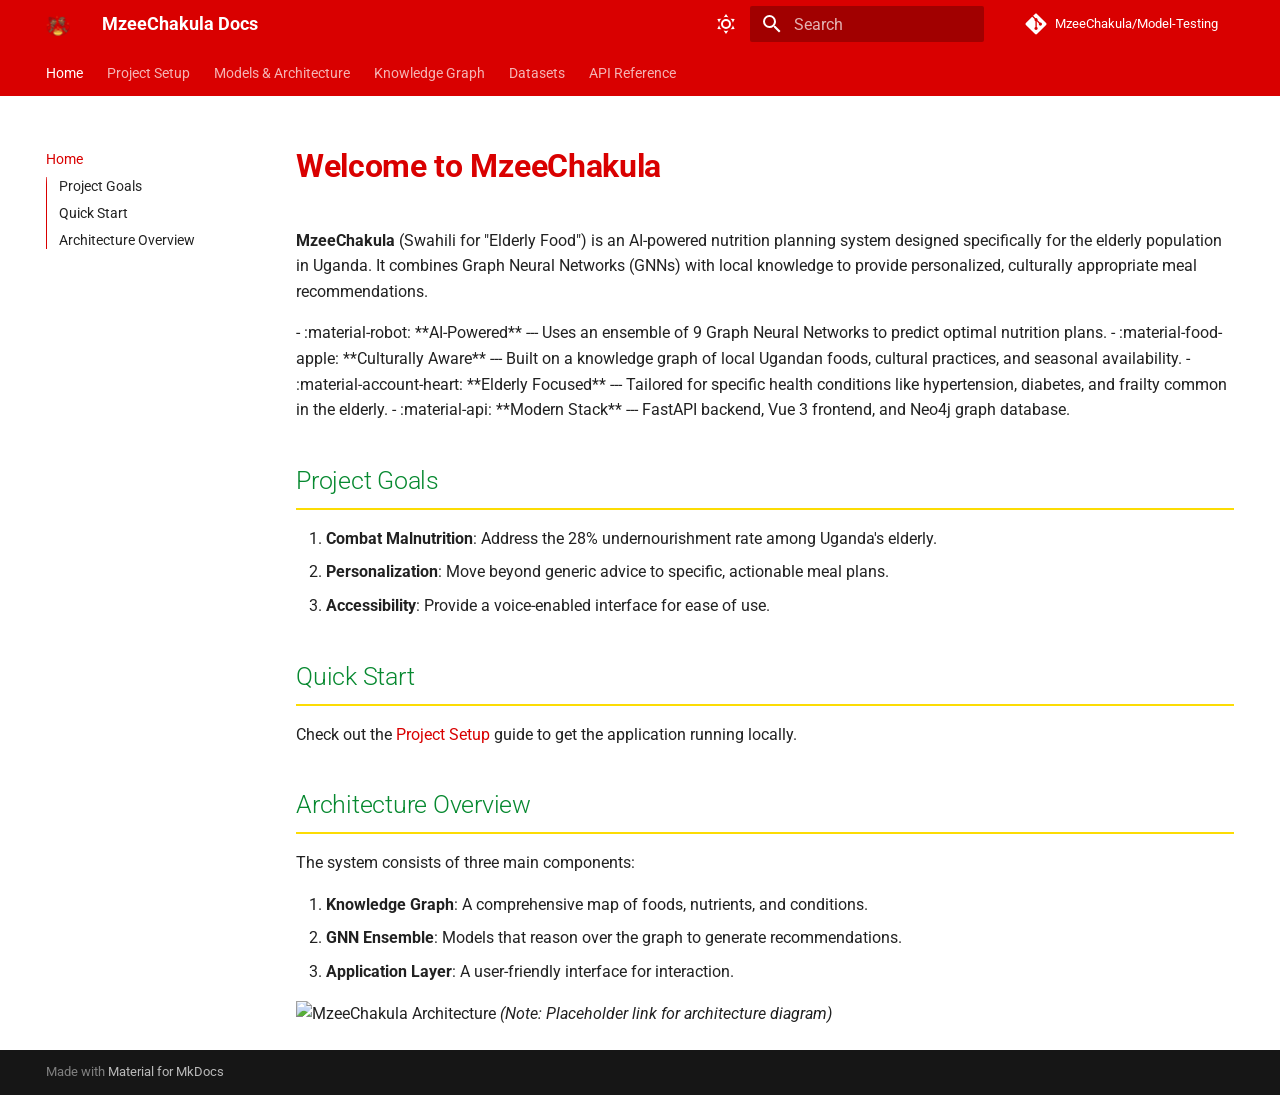
==== commit 3b60c7e4: "Deployed 76fb917 with MkDocs version: 1.6.1" ====
--- a/index.html
+++ b/index.html
@@ -96,7 +96,7 @@
   <nav class="md-header__inner md-grid" aria-label="Header">
     <a href="." title="MzeeChakula Docs" class="md-header__button md-logo" aria-label="MzeeChakula Docs" data-md-component="logo">
       
-  <img src="assets/logo.png" alt="logo">
+  <img src="assets/logo.svg" alt="logo">
 
     </a>
     <label class="md-header__button md-icon" for="__drawer">
@@ -283,6 +283,25 @@
   
   
     <li class="md-tabs__item">
+      <a href="knowledge_graph/" class="md-tabs__link">
+        
+  
+  
+    
+  
+  Knowledge Graph
+
+      </a>
+    </li>
+  
+
+      
+        
+  
+  
+  
+  
+    <li class="md-tabs__item">
       <a href="datasets/" class="md-tabs__link">
         
   
@@ -342,7 +361,7 @@
   <label class="md-nav__title" for="__drawer">
     <a href="." title="MzeeChakula Docs" class="md-nav__button md-logo" aria-label="MzeeChakula Docs" data-md-component="logo">
       
-  <img src="assets/logo.png" alt="logo">
+  <img src="assets/logo.svg" alt="logo">
 
     </a>
     MzeeChakula Docs
@@ -530,6 +549,33 @@
   
   
     <li class="md-nav__item">
+      <a href="knowledge_graph/" class="md-nav__link">
+        
+  
+  
+  <span class="md-ellipsis">
+    
+  
+    Knowledge Graph
+  
+
+    
+  </span>
+  
+  
+
+      </a>
+    </li>
+  
+
+    
+      
+      
+  
+  
+  
+  
+    <li class="md-nav__item">
       <a href="datasets/" class="md-nav__link">
         
   
@@ -572,10 +618,10 @@
         
           
         
-        <input class="md-nav__toggle md-toggle md-toggle--indeterminate" type="checkbox" id="__nav_5" >
-        
-          
-          <label class="md-nav__link" for="__nav_5" id="__nav_5_label" tabindex="0">
+        <input class="md-nav__toggle md-toggle md-toggle--indeterminate" type="checkbox" id="__nav_6" >
+        
+          
+          <label class="md-nav__link" for="__nav_6" id="__nav_6_label" tabindex="0">
             
   
   
@@ -593,8 +639,8 @@
             <span class="md-nav__icon md-icon"></span>
           </label>
         
-        <nav class="md-nav" data-md-level="1" aria-labelledby="__nav_5_label" aria-expanded="false">
-          <label class="md-nav__title" for="__nav_5">
+        <nav class="md-nav" data-md-level="1" aria-labelledby="__nav_6_label" aria-expanded="false">
+          <label class="md-nav__title" for="__nav_6">
             <span class="md-nav__icon md-icon"></span>
             
   
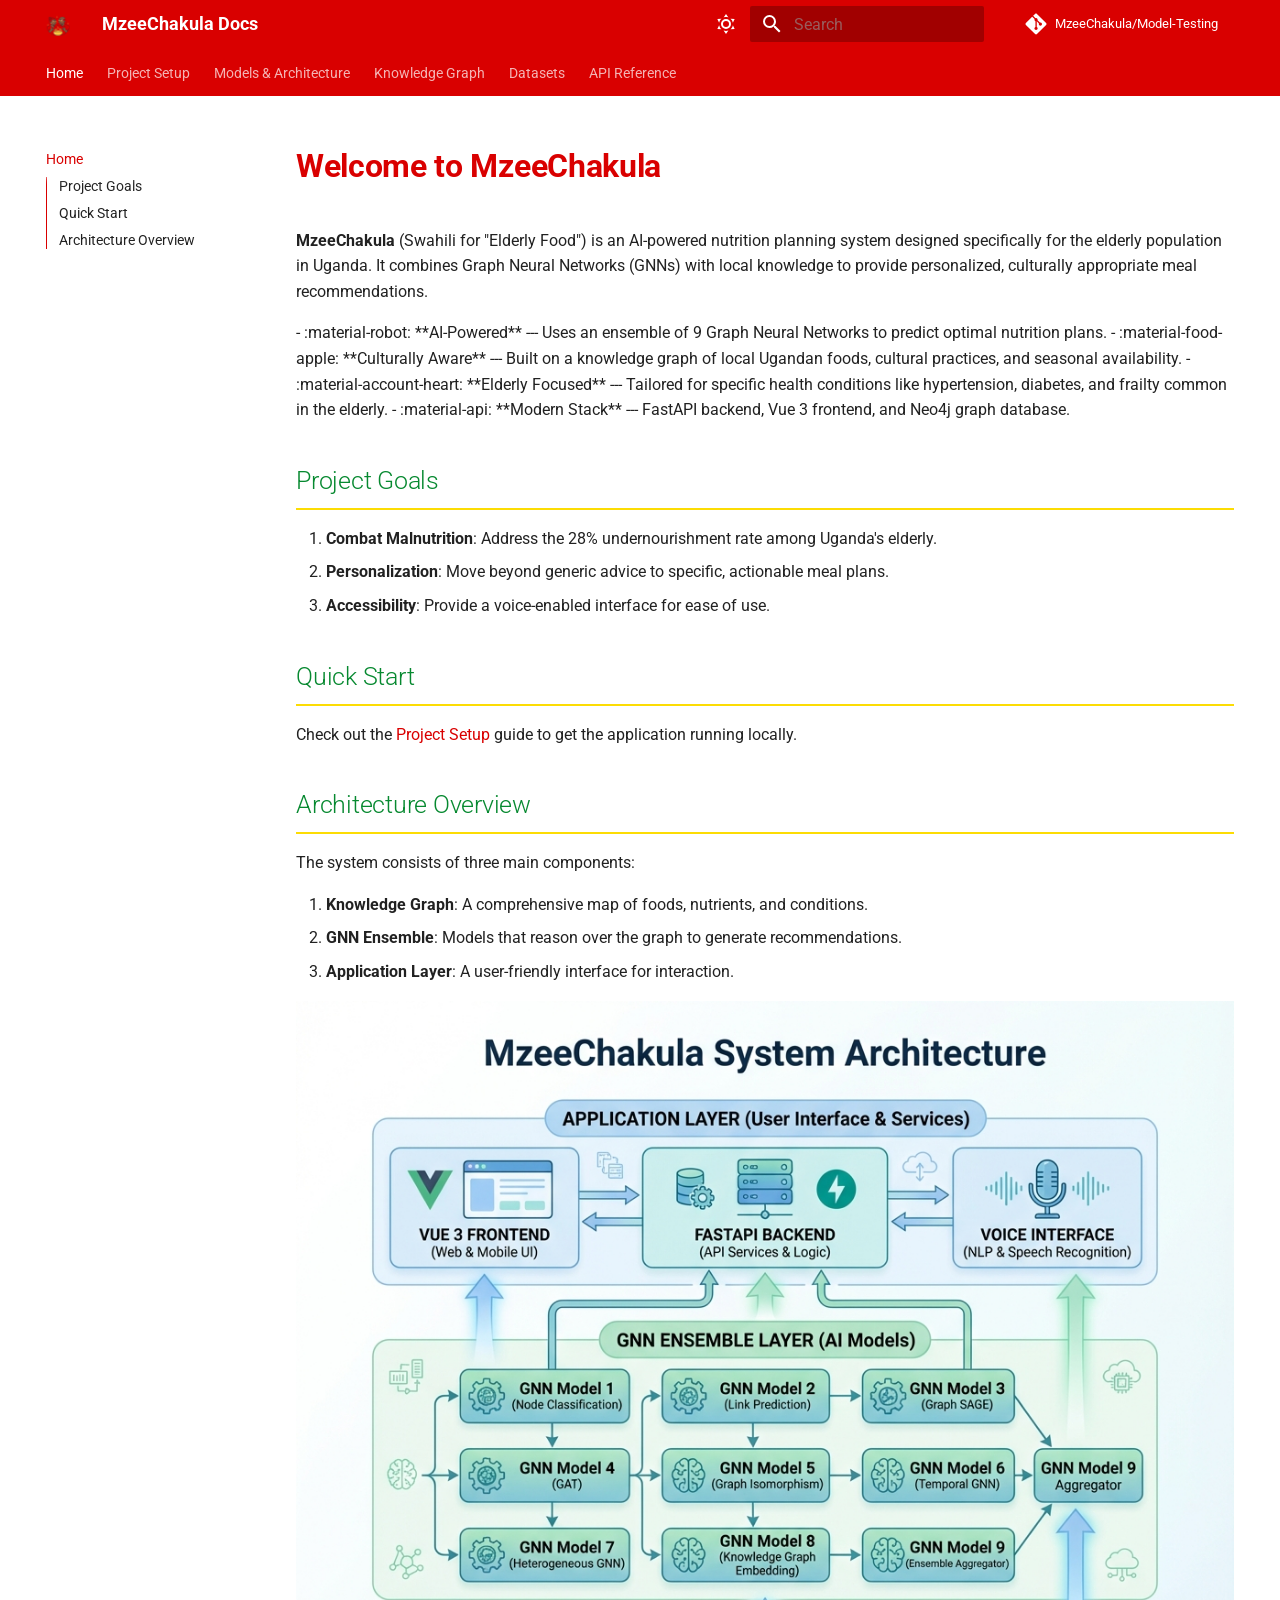
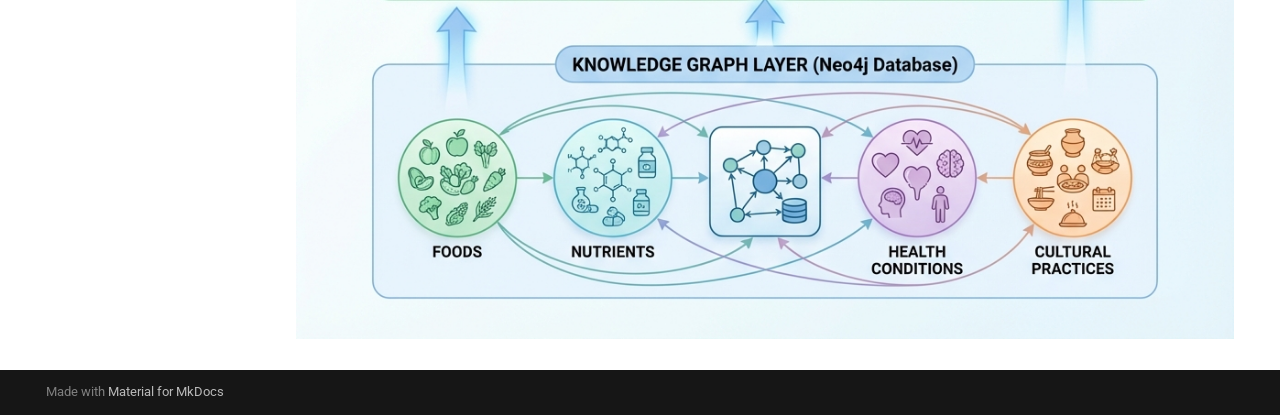
==== commit 0beb41e7: "Deployed 158c6bb with MkDocs version: 1.6.1" ====
--- a/index.html
+++ b/index.html
@@ -742,8 +742,7 @@
 <li><strong>GNN Ensemble</strong>: Models that reason over the graph to generate recommendations.</li>
 <li><strong>Application Layer</strong>: A user-friendly interface for interaction.</li>
 </ol>
-<p><img alt="MzeeChakula Architecture" src="https://raw.githubusercontent.com/MzeeChakula/models/main/assets/architecture_diagram.png" />
-<em>(Note: Placeholder link for architecture diagram)</em></p>
+<p><img alt="MzeeChakula Architecture" src="assets/architecture_diagram.png" /></p>
 
 
 
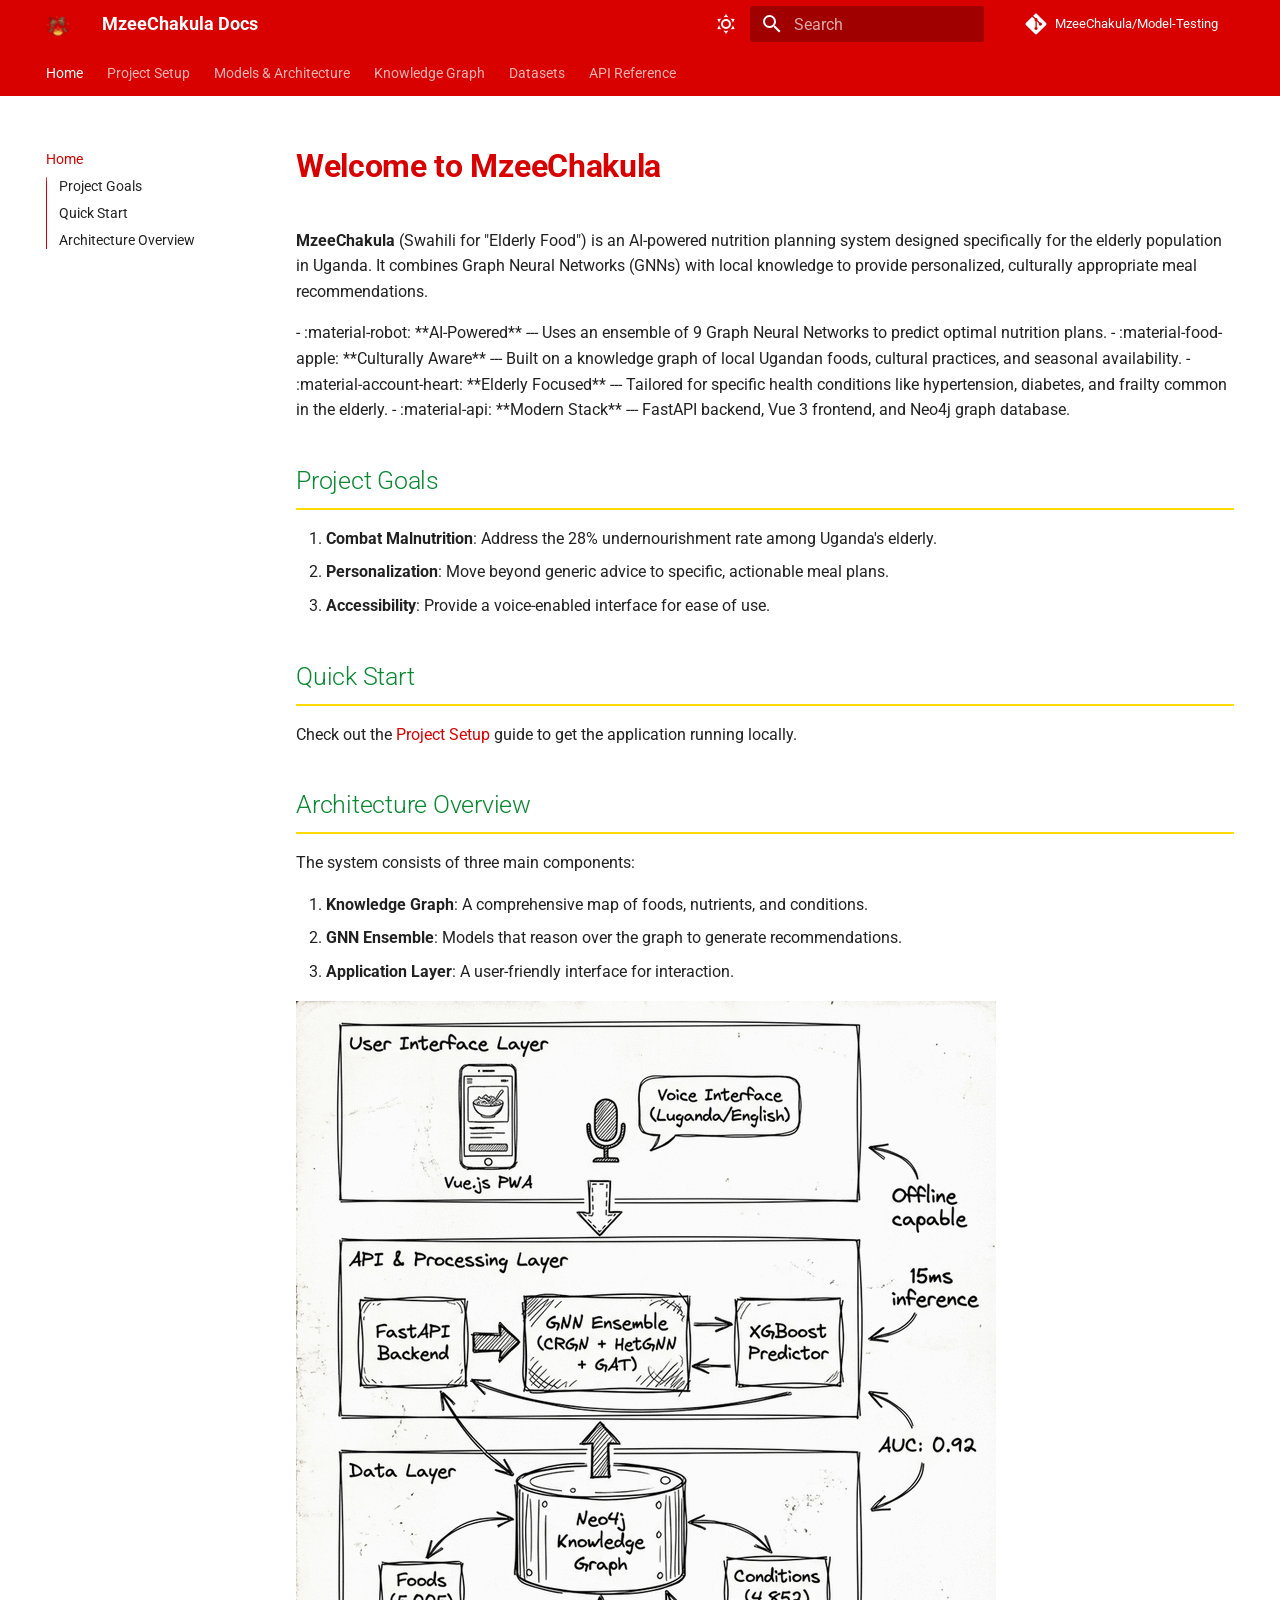
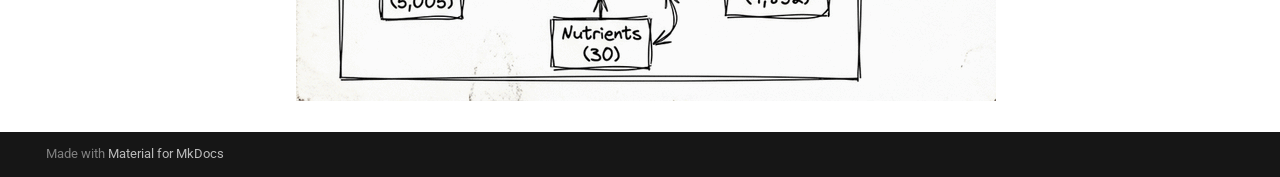
==== commit 2076b927: "Deployed a2c56e7 with MkDocs version: 1.6.1" ====
--- a/index.html
+++ b/index.html
@@ -742,7 +742,7 @@
 <li><strong>GNN Ensemble</strong>: Models that reason over the graph to generate recommendations.</li>
 <li><strong>Application Layer</strong>: A user-friendly interface for interaction.</li>
 </ol>
-<p><img alt="MzeeChakula Architecture" src="assets/architecture_diagram.png" /></p>
+<p><img alt="MzeeChakula Architecture" src="assets/architecture.png" /></p>
 
 
 
